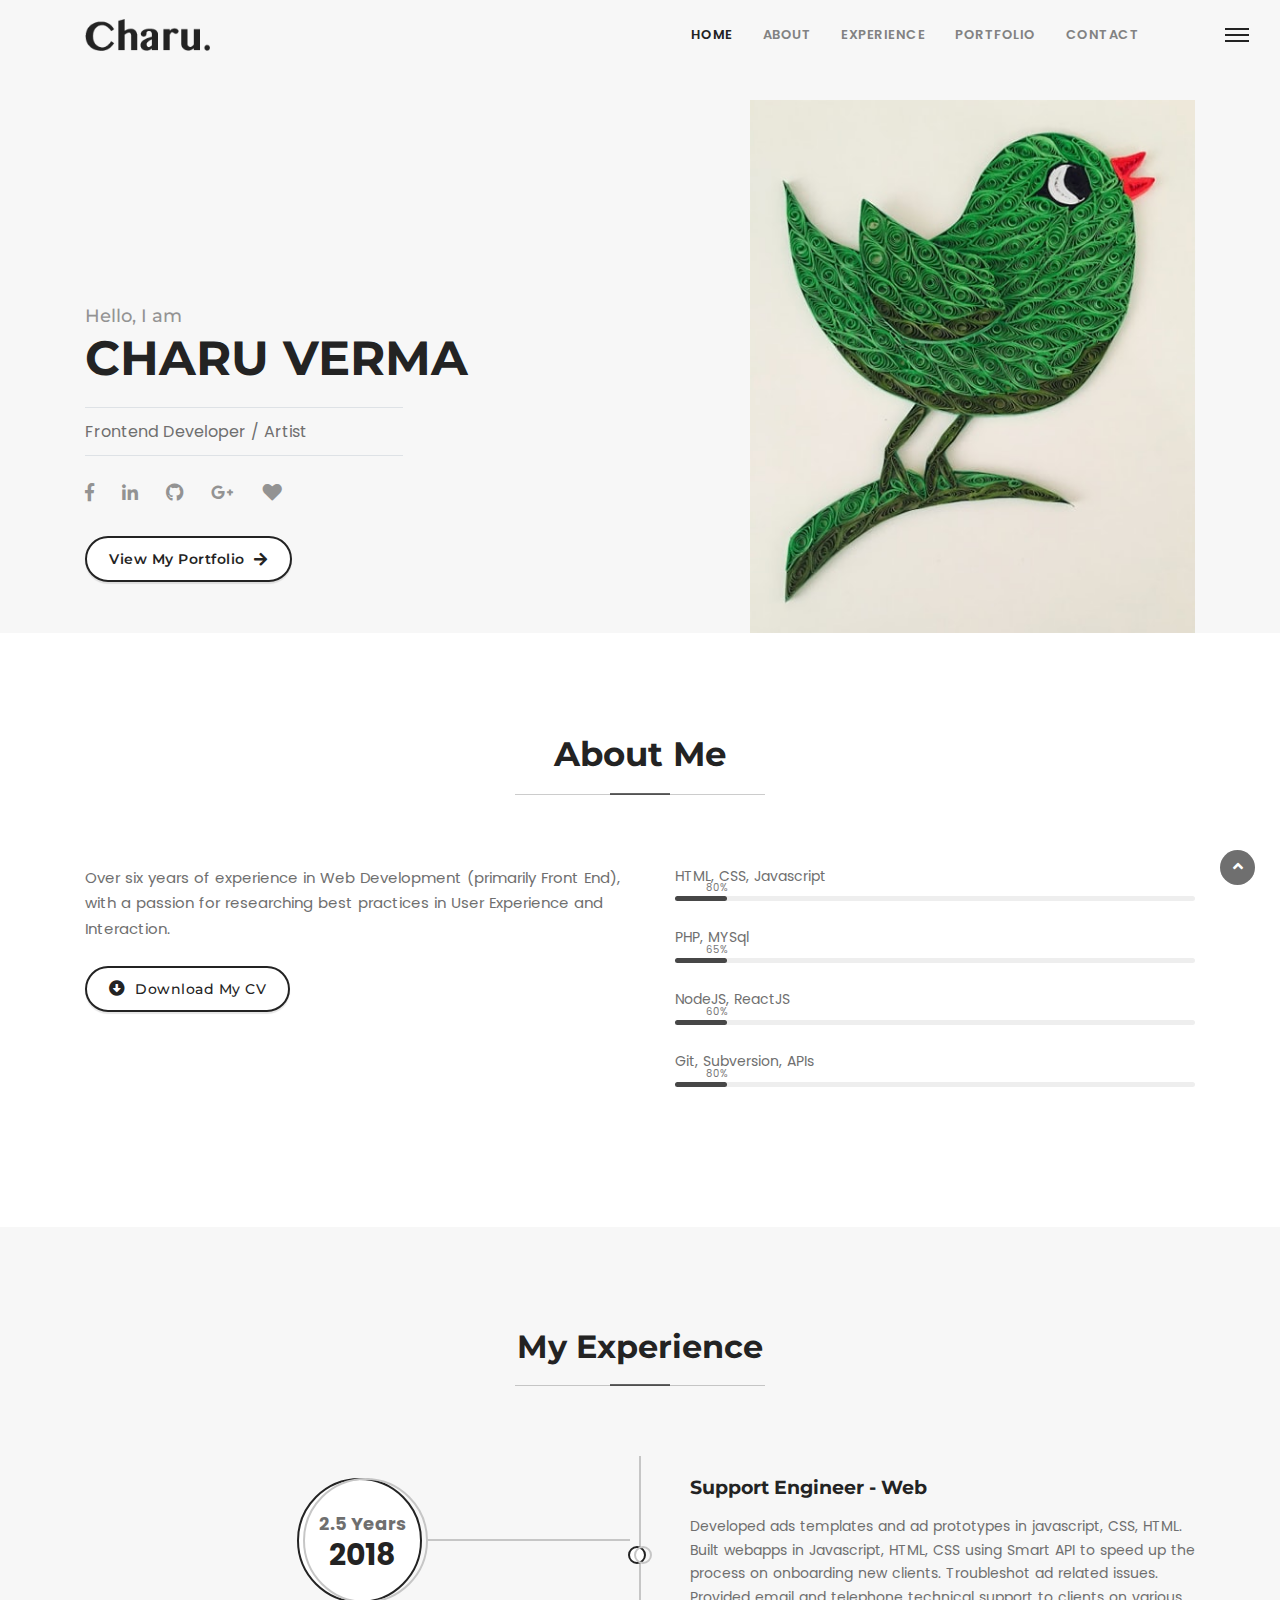
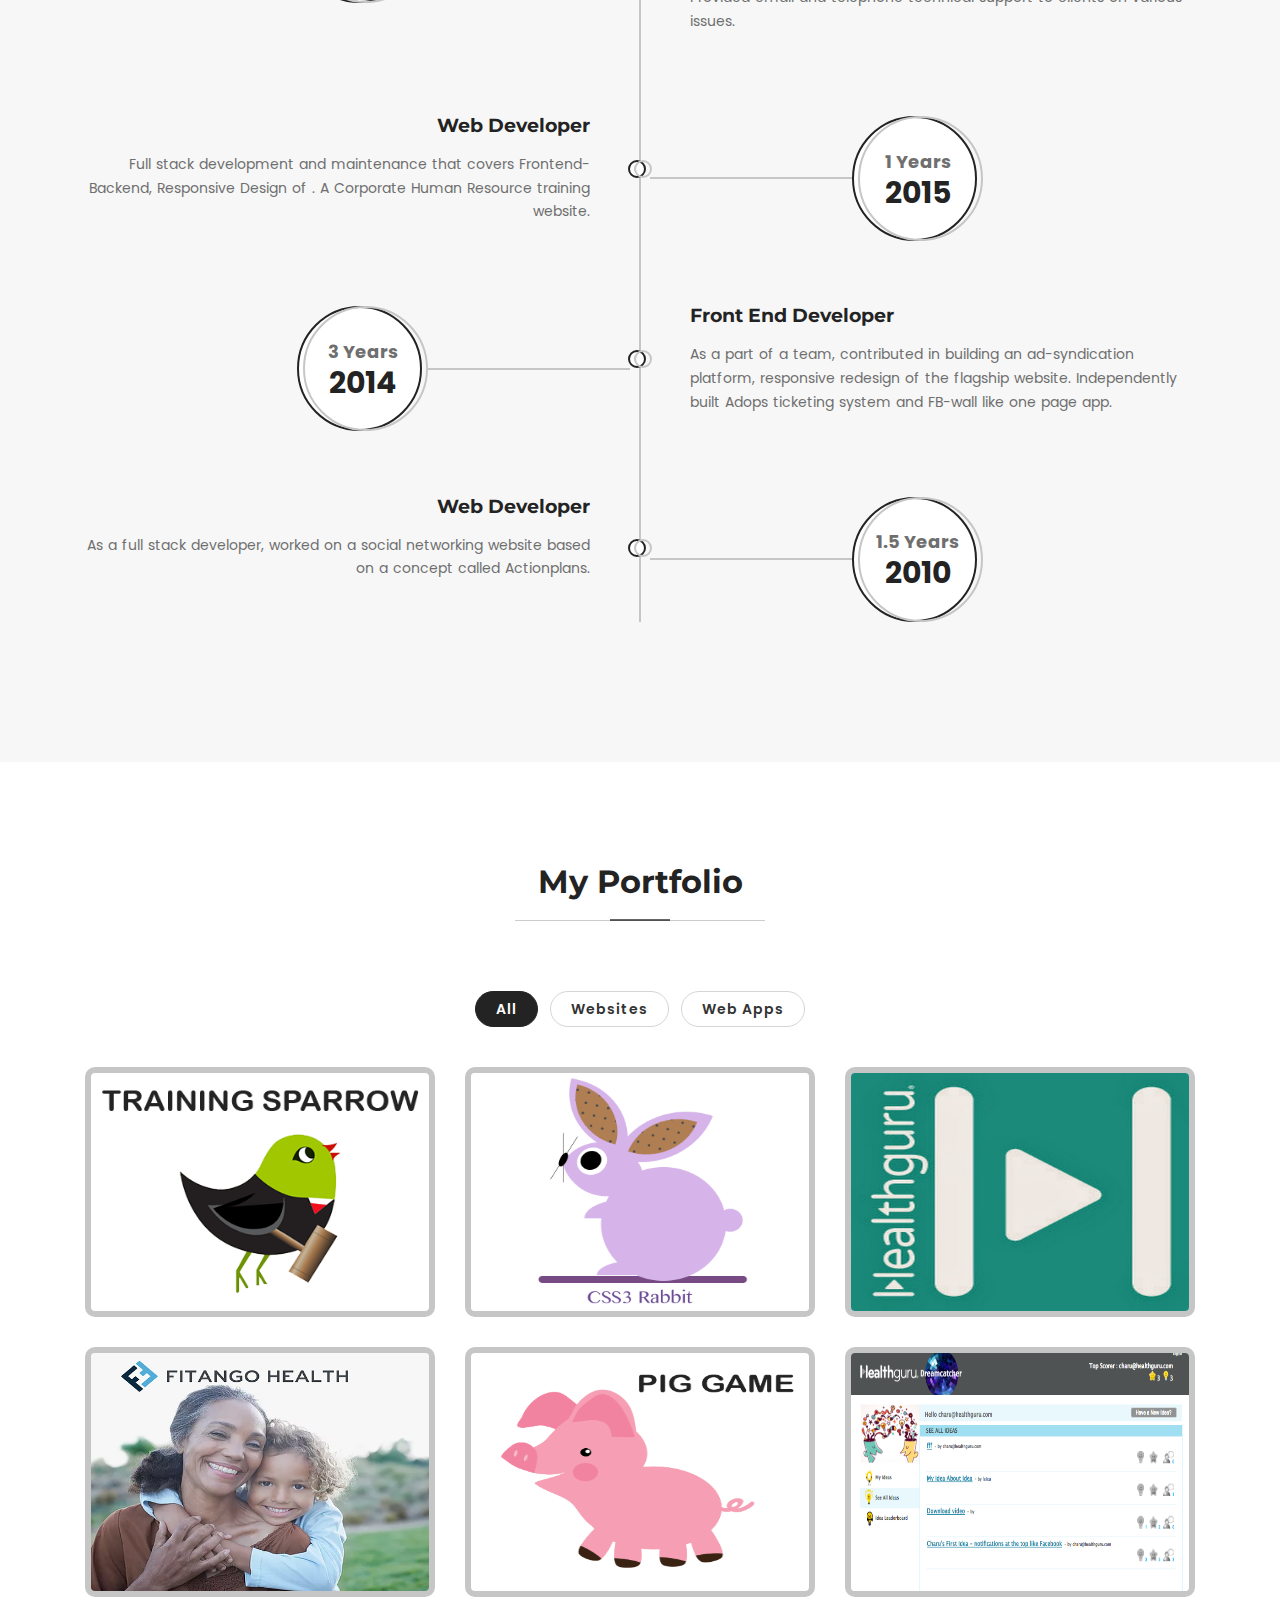
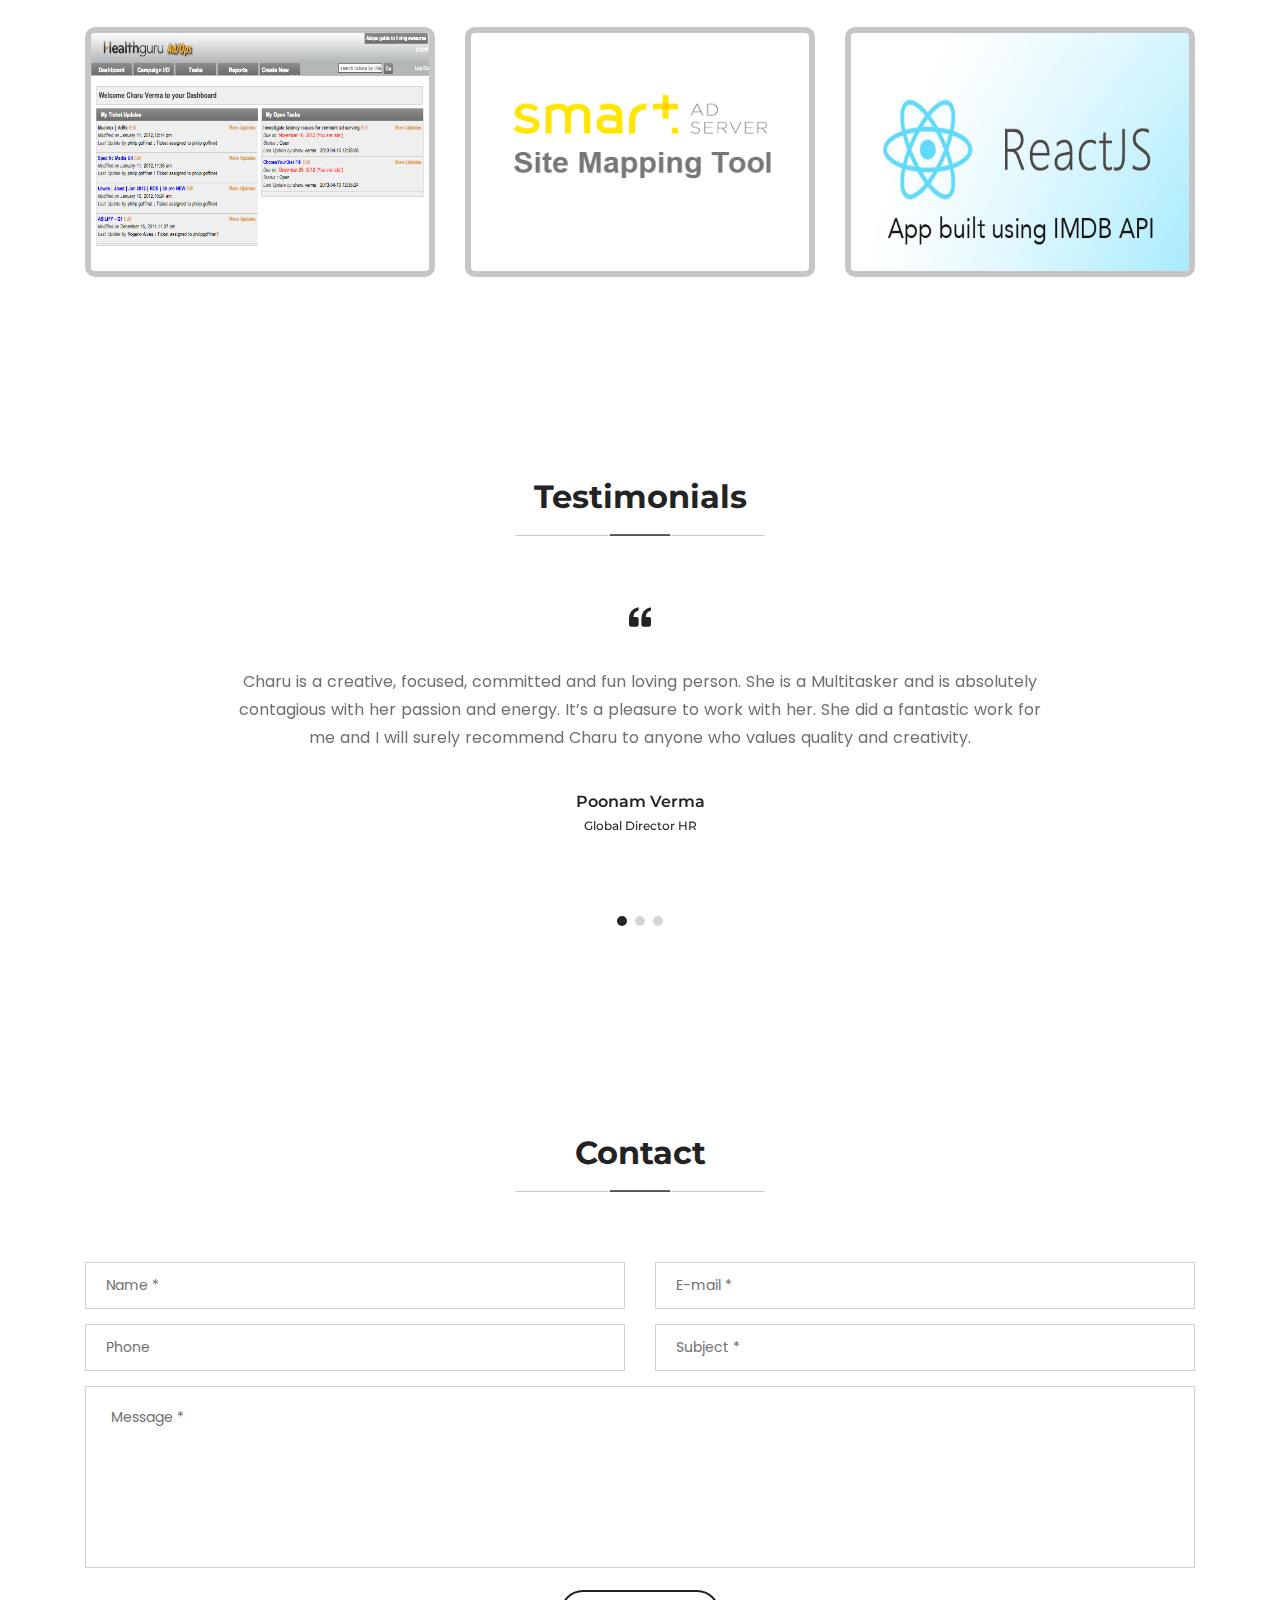
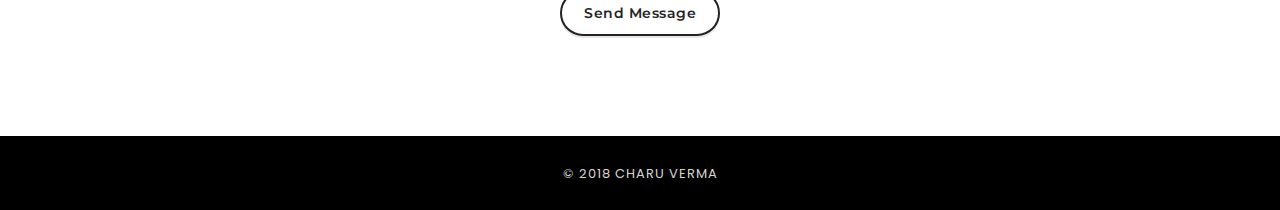
==== index.html @ 7f630cd1 "GA added" ====
<!DOCTYPE html>
<html lang="zxx">

<head>
    <!-- Global site tag (gtag.js) - Google Analytics -->
    <script async src="https://www.googletagmanager.com/gtag/js?id=UA-131463968-1"></script>
    <script>
        window.dataLayer = window.dataLayer || [];
        function gtag(){dataLayer.push(arguments);}
        gtag('js', new Date());

        gtag('config', 'UA-131463968-1');
    </script>

    <!-- Metas -->
    <meta charset="utf-8">
    <meta name="author" content="ChitrakootWeb" />
    <meta http-equiv="X-UA-Compatible" content="IE=edge" />
    <meta name="viewport" content="width=device-width, initial-scale=1, maximum-scale=1" />
    <meta name="description" content="Charu - One Page Portfolio Template" />

    <!-- Title  -->
    <title>Charu Verma</title>

    <!-- Favicon -->
    <link rel="shortcut icon" href="img/favicon.png">
    <link rel="apple-touch-icon" href="img/apple-touch-icon-57x57.png">
    <link rel="apple-touch-icon" sizes="72x72" href="img/apple-touch-icon-72x72.png">
    <link rel="apple-touch-icon" sizes="114x114" href="img/apple-touch-icon-114x114.png">

    <!-- Plugins -->
    <link rel="stylesheet" href="css/plugins.css" />

    <!-- Core Style Css -->
    <link rel="stylesheet" href="css/style.css" />

</head>

<body>

    <!-- Start page loading -->
    <div id="preloader">
        <div class="row loader">
            <div class="loader-icon"></div>
        </div>
    </div>
    <!-- End page loading -->

    <!-- Start Header -->
    <header class="header" data-scroll-index="0">

        <!-- Start Navbar -->
        <nav class="navbar navbar-expand-lg border-none bg-light-gray">
            <div class="container sm-padding-10px-tb sm-padding-15px-lr">

                <!-- start logo -->
                <a class="logo" href="javascript:void(0);" data-scroll-nav="0">
                    <img src="img/logo-dark.png" alt="Charu - One Page Portfolio Template" title="Charu - One Page Portfolio Template">
                </a>
                <!-- end Logo -->

                <button class="navbar-toggler" type="button" data-toggle="collapse" data-target="#navbarContent" aria-controls="navbarContent" aria-expanded="false" aria-label="Toggle navigation">
                    <span class="icon-bar"><i class="fas fa-bars"></i></span>
                </button>

                <!-- navbar links -->
                <div class="collapse navbar-collapse" id="navbarContent">
                    <ul class="navbar-nav ml-auto">
                        <li class="nav-item">
                            <a class="nav-link active" href="javascript:void(0);" data-scroll-nav="0">Home</a>
                        </li>
                        <li class="nav-item">
                            <a class="nav-link" href="javascript:void(0);" data-scroll-nav="1">About</a>
                        </li>
                        <li class="nav-item">
                            <a class="nav-link" href="javascript:void(0);" data-scroll-nav="2">Experience</a>
                        </li>
                        <li class="nav-item">
                            <a class="nav-link" href="javascript:void(0);" data-scroll-nav="3">Portfolio</a>
                        </li>
                        <!--<li class="nav-item">-->
                            <!--<a class="nav-link" href="javascript:void(0);" data-scroll-nav="4">Services</a>-->
                        <!--</li>-->
                        <!--<li class="nav-item">-->
                            <!--<a class="nav-link" href="javascript:void(0);" data-scroll-nav="5">Blog</a>-->
                        <!--</li>-->
                        <li class="nav-item">
                            <a class="nav-link" href="javascript:void(0);" data-scroll-nav="6">Contact</a>
                        </li>
                    </ul>
                </div>
                <!-- end navbar links -->

            </div>

            <a href="javascript:void(0)" class="sidemenu_btn sm-display-none" id="sidebar_toggle">
                <span></span> <span></span> <span></span>
            </a>

        </nav>
        <!-- End Navbar  -->

        <!-- Start Banner Container -->
        <div class="bg-light-gray padding-100px-top">
            <div class="container">
                <div class="row">
                    <div class="col-md-7 col-sm-12 order-2 order-md-1 xs-padding-50px-tb">
                        <!-- Start Left Content -->
                        <div class="padding-twenty-top sm-padding-fifteen-top xs-no-padding">
                            <h5 class="no-margin font-size18 xs-font-size16 text-medium-gray padding-twelve-top sm-padding-five-top xs-no-padding">Hello, I am</h5>
                            <h1 class="text-uppercase font-size48 md-font-size42 sm-font-size36 xs-font-size26 font-weight-700 margin-20px-bottom">Charu Verma</h1>
                            <p class="width-50 md-width-75 xs-width-100 font-size16 xs-font-size14 border-top border-bottom padding-10px-tb">Frontend Developer / Artist</p>
                            <div class="social-links margin-30px-bottom xs-margin-20px-bottom">
                                <a href="https://www.facebook.com/charu.coder" target="_blank"><i class="fab fa-facebook-f"></i></a>
                                <!--<a href="javascript:void(0);"><i class="fab fa-twitter"></i></a>-->
                                <!--<a href="javascript:void(0);"><i class="fab fa-dribbble"></i></a>-->
                                <!--<a href="javascript:void(0);"><i class="fab fa-youtube"></i></a>-->
                                <a href="https://www.linkedin.com/in/charuthefontender" target="_blank"><i class="fab fa-linkedin-in"></i></a>
                                <a href="https://github.com/charudeepi" target="_blank"><i class="fab fa-github"></i></a>
                                <a href="https://plus.google.com/u/0/100808055521602577302" target="_blank"><i class="fab fa-google-plus-g"></i></a>
                                <a href="http://www.charuv.com/quilledcreations/" target="_blank" title="Quilled Creations"><i class="fas fa-heart"></i></a>
                                <a href="http://www.owlgorithm.com" target="_blank" title="Blog"><i class="fa fa-pencil"></i></a>
                            </div>
                            <a class="btn white" href="#portfolio">View My Portfolio <i class="fas fa-arrow-right font-size15 margin-5px-left"></i></a>

                        </div>
                        <!-- End Left Content -->
                    </div>
                    <div   class="col-md-5 col-sm-12 order-1 order-md-2 text-right xs-text-center xs-border-bottom xs-padding-nineteen-half-lr border-color-medium-gray">
                        <!-- Start Right Image -->
                        <!--<img src="img/portfolio-pic-01.png" alt="" />-->
                        <img src="img/3.jpg" alt="quilled bird" />
                        <!-- End Right Image -->
                    </div>
                </div>
            </div>
        </div>
        <!-- End Banner Container -->

        <!-- Start Sidemenu -->
        <div class="side-menu">
            <div class="inner-wrapper">
                <span class="btn-close" id="btn_sidebar_colse"></span>
                <nav class="side-nav width-100">
                    <ul class="navbar-nav ml-auto">
                        <li class="nav-item">
                            <a class="nav-link active" href="javascript:void(0);" data-scroll-nav="0">Home</a>
                        </li>
                        <li class="nav-item">
                            <a class="nav-link" href="javascript:void(0);" data-scroll-nav="1">About</a>
                        </li>
                        <li class="nav-item">
                            <a class="nav-link" href="javascript:void(0);" data-scroll-nav="2">Experience</a>
                        </li>
                        <li class="nav-item">
                            <a class="nav-link" href="javascript:void(0);" data-scroll-nav="3">Portfolio</a>
                        </li>
                        <!--<li class="nav-item">-->
                            <!--<a class="nav-link" href="javascript:void(0);" data-scroll-nav="4">Services</a>-->
                        <!--</li>-->
                        <!--<li class="nav-item">-->
                            <!--<a class="nav-link" href="javascript:void(0);" data-scroll-nav="5">Blog</a>-->
                        <!--</li>-->
                        <li class="nav-item">
                            <a class="nav-link" href="javascript:void(0);" data-scroll-nav="6">Contact</a>
                        </li>
                    </ul>
                </nav>

                <!--<div class="side-footer width-100">-->
                    <!--<div class="social-links">-->
                        <!--<a href="javascript:void(0);"><i class="fab fa-facebook-f"></i></a>-->
                        <!--<a href="javascript:void(0);"><i class="fab fa-twitter"></i></a>-->
                        <!--<a href="javascript:void(0);"><i class="fab fa-linkedin-in"></i></a>-->
                    <!--</div>-->
                <!--</div>-->
            </div>
        </div>
        <!-- End Sidemenu -->

        <!-- Close Sidemenu -->
        <a id="close_sidebar" href="javascript:void(0);"></a>
        <!-- End Sidemenu -->

    </header>
    <!-- End Header -->

    <!-- Start About Section-->
    <section data-scroll-index="1">
        <div class="container">
            <div class="row">
                <div class="col-12 center-col margin-70px-bottom sm-margin-40px-bottom xs-margin-30px-bottom text-center">
                    <h2 class="font-size34 md-font-size30 sm-font-size26 xs-font-size24 font-weight-700 section-title">About Me</h2>
                </div>
            </div>
            <div class="row">
                <!-- start about me section-->
                <div class="col-lg-6 col-md-12 sm-margin-30px-bottom">
                    <p class="font-size15 xs-font-size14">Over six years of experience in Web Development (primarily Front End), with a passion for researching best practices in User Experience and Interaction.</p>
                    <a class="btn white" href="Charu_Verma.pdf">
                        <i class="fas fa-arrow-alt-circle-down font-size16"></i>
                        <span class="alt-font margin-5px-left">Download My CV</span>
                    </a>
                </div>
                <!-- end about me section-->

                <!-- start skill section-->
                <div class="col-lg-6 col-md-12">
                    <div class="padding-20px-left sm-no-padding">
                        <div class="skills width-100 margin-40px-bottom sm-margin-30px-bottom xs-no-margin-bottom">

                            <div class="prog-item">
                                <p>HTML, CSS, Javascript</p>
                                <div class="skills-progress"><span data-value='80%'></span></div>
                            </div>
                            <div class="prog-item">
                                <p>PHP, MYSql</p>
                                <div class="skills-progress"><span data-value='65%'></span></div>
                            </div>
                            <div class="prog-item">
                                <p>NodeJS, ReactJS</p>
                                <div class="skills-progress"><span data-value='60%'></span></div>
                            </div>
                            <div class="prog-item">
                                <p>Git, Subversion, APIs</p>
                                <div class="skills-progress"><span data-value='80%'></span></div>
                            </div>

                        </div>
                    </div>
                </div>
                <!-- end skill section-->
            </div>
        </div>
    </section>
    <!-- End About Section-->

    <!-- Start Timeline Section-->
    <section class="bg-light-gray" data-scroll-index="2">
        <div class="container">
            <div class="row">
                <div class="col-12 center-col margin-70px-bottom sm-margin-40px-bottom xs-margin-30px-bottom text-center">
                    <h3 class="font-weight-700 font-size32 md-font-size27 sm-font-size24 xs-font-size20 section-title">My Experience</h3>
                </div>
            </div>
            <div class="row">
                <div class="col-md-12">
                    <div class="main-timeline">

                        <!-- start experience section-->
                        <div class="timeline">
                            <div class="icon"></div>
                            <div class="date-content">
                                <div class="date-outer">
                                    <span class="date">
                                            <span class="month">2.5 Years</span>
                                    <span class="year">2018</span>
                                    </span>
                                </div>
                            </div>
                            <div class="timeline-content">
                                <h5 class="title">Support Engineer - Web</h5>
                                <p class="description">
                                    Developed ads templates and ad prototypes in javascript, CSS, HTML. Built webapps in Javascript, HTML, CSS using Smart API to speed up the process on onboarding new clients. Troubleshot ad related issues. Provided email and telephone technical support to clients on various issues.
                                </p>
                            </div>
                        </div>
                        <!-- end experience section-->

                        <!-- start experience section-->
                        <div class="timeline">
                            <div class="icon"></div>
                            <div class="date-content">
                                <div class="date-outer">
                                    <span class="date">
                                            <span class="month">1 Years</span>
                                    <span class="year">2015</span>
                                    </span>
                                </div>
                            </div>
                            <div class="timeline-content">
                                <h5 class="title">Web Developer</h5>
                                <p class="description">
                                    Full stack development and maintenance that covers Frontend-Backend, Responsive Design of <a href="http://www.trainingsparrow.com" target="_blank"></a>. A Corporate Human Resource training website.
                                </p>
                            </div>
                        </div>
                        <!-- end experience section-->

                        <!-- start experience section-->
                        <div class="timeline">
                            <div class="icon"></div>
                            <div class="date-content">
                                <div class="date-outer">
                                    <span class="date">
                                            <span class="month">3 Years</span>
                                    <span class="year">2014</span>
                                    </span>
                                </div>
                            </div>
                            <div class="timeline-content">
                                <h5 class="title">Front End Developer</h5>
                                <p class="description">
                                    As a part of a team, contributed in building an ad-syndication platform, responsive redesign of the flagship website.
                                    Independently built Adops ticketing system and FB-wall like one page app.
                                </p>
                            </div>
                        </div>
                        <!-- end experience section-->

                        <!-- start experience section-->
                        <div class="timeline">
                            <div class="icon"></div>
                            <div class="date-content">
                                <div class="date-outer">
                                    <span class="date">
                                            <span class="month">1.5 Years</span>
                                    <span class="year">2010</span>
                                    </span>
                                </div>
                            </div>
                            <div class="timeline-content">
                                <h5 class="title">Web Developer</h5>
                                <p class="description">
                                    As a full stack developer, worked on a social networking website based on a concept called Actionplans.
                                </p>
                            </div>
                        </div>
                        <!-- end experience section-->

                    </div>
                </div>
            </div>
        </div>
    </section>
    <!-- End Timeline Section-->

    <!-- Start Portfolio Section -->
    <section class="portfolio" data-scroll-index="3" id="portfolio">
        <div class="container">
            <div class="row">
                <div class="col-12 center-col margin-70px-bottom sm-margin-40px-bottom xs-margin-30px-bottom text-center">
                    <h3 class="font-weight-700 font-size32 md-font-size27 sm-font-size24 xs-font-size20 section-title">My Portfolio</h3>
                </div>
            </div>
            <div class="row">
                <!-- Start links -->
                <div class="filtering col-sm-12 text-center">
                    <span data-filter='*' class="active">All</span>
                    <span data-filter='.develop'>Websites</span>
                    <span data-filter='.design'>Web Apps</span>
                    <!--<span data-filter='.graphic'>Web Design</span>-->
                </div>
                <!-- End links -->
                <div class="clearfix"></div>

                <!-- gallery -->
                <div class="gallery text-center width-100">

                    <!-- start gallery item -->
                    <div class="col-md-4 items develop ">
                        <div class="item-img">
                            <img src="img/portfolio/3.png" alt="image">
                            <div class="item-img-overlay valign">
                                <div class="overlay-info width-100 vertical-center">
                                    <a href="http://trainingsparrow.com" target="_blank">
                                        <i class="fa fa-search-plus"></i>
                                    </a>
                                    <a href="https://github.com/charudeepi/trainingsparrow"  target="_blank">
                                        <i class="fab fa-github"></i>
                                    </a>

                                    <h6>
                                        A fun corporate training website. Originally built in Yii MVC framework, then migrated to Wordpress.</h6>
                                </div>

                            </div>
                        </div>
                    </div>
                    <!-- end gallery item -->

                    <!-- start gallery item -->
                    <div class="col-md-4 items design">
                        <div class="item-img">
                            <img src="img/portfolio/11.png" alt="image">
                            <div class="item-img-overlay valign">
                                <div class="overlay-info width-100 vertical-center">
                                    <a href="https://codepen.io/cverma/full/yPpPOM" target="_blank">
                                        <i class="fa fa-search-plus"></i>
                                    </a>
                                    <h6>A Rabbit built purely in CSS3</h6>
                                </div>
                            </div>
                        </div>
                    </div>
                    <!-- end gallery item -->

                    <!-- start gallery item -->
                    <div class="col-md-4 items develop">
                        <div class="item-img">
                            <img src="img/portfolio/1.jpg" alt="image">
                            <div class="item-img-overlay valign">
                                <div class="overlay-info width-100 vertical-center">
                                    <a href="https://www.healthguru.com/" target="_blank">
                                        <i class="fa fa-search-plus"></i>
                                    </a>
                                    <h6>Contributed as a team member on implementing responsive redesign of Healthguru Flagship website.</h6>
                                </div>
                            </div>
                        </div>
                    </div>
                    <!-- end gallery item -->

                    <!-- start gallery item -->
                    <div class="col-md-4 items develop">
                        <div class="item-img">
                            <img src="img/portfolio/2.png" alt="image">
                            <div class="item-img-overlay valign">
                                <div class="overlay-info width-100 vertical-center">
                                    <a href="http://www.fitango.com" target="_blank">
                                        <i class="fa fa-search-plus"></i>
                                    </a>
                                    <h6>Contributed as a web developer - Frontend, server, API implementation, testing.</h6>
                                </div>

                            </div>
                        </div>
                    </div>
                    <!-- end gallery item -->
                    <!-- start gallery item -->
                    <div class="col-md-4 items design">
                        <div class="item-img">
                            <img src="img/portfolio/7.png" alt="image">
                            <div class="item-img-overlay valign">
                                <div class="overlay-info width-100 vertical-center">
                                    <a href="https://www.charuv.com/pig-game" target="_blank">
                                        <i class="fa fa-search-plus"></i>
                                    </a>
                                    <a href="https://github.com/charudeepi/pig-game"  target="_blank">
                                        <i class="fab fa-github"></i>
                                    </a>

                                    <h6>A fun game built in javascript, HTML, CSS.</h6>
                                </div>
                            </div>
                        </div>
                    </div>
                    <!-- end gallery item -->

                    <!-- start gallery item -->
                    <div class="col-md-4 items design">
                        <div class="item-img">
                            <img src="img/portfolio/4.png" alt="image">
                            <div class="item-img-overlay valign">
                                <div class="overlay-info width-100 vertical-center">
                                    <a href="img/portfolio/4.png" class="popimg">
                                        <i class="fa fa-search-plus"></i>
                                    </a>
                                    <h6>Dream Catcher: Needs Login. Independently built a FB-wall like web app that Enables Healthguru employees share ideas which get evaluated by the management and considered for implementation.</h6>
                                </div>
                            </div>
                        </div>
                    </div>
                    <!-- end gallery item -->

                    <!-- start gallery item -->
                    <div class="col-md-4 items design">
                        <div class="item-img">
                            <img src="img/portfolio/5.png" alt="image">
                            <div class="item-img-overlay valign">
                                <div class="overlay-info width-100 vertical-center">
                                    <a href="img/portfolio/5.png" class="popimg">
                                        <i class="fa fa-search-plus"></i>
                                    </a>
                                    <h6>AdOps Ticketing system: Needs Login. Independently built in zend framework in php, mysql, html, css. It had features Like creating campaigns, monitoring progress, generating performance reports.</h6>
                                </div>

                            </div>
                        </div>
                    </div>
                    <!-- end gallery item -->
                    <!-- start gallery item -->
                    <!--<div class="col-md-4 items design">-->
                        <!--<div class="item-img">-->
                            <!--<img src="img/portfolio/6.png" alt="image">-->
                            <!--<div class="item-img-overlay valign">-->
                                <!--<div class="overlay-info width-100 vertical-center">-->
                                    <!--<a href="http://edgyowl.com/" target="_blank">-->
                                        <!--<i class="fa fa-search-plus"></i>-->
                                    <!--</a>-->
                                    <!--<a href="https://github.com/charudeepi/forkify"  target="_blank">-->
                                        <!--<i class="fab fa-github"></i>-->
                                    <!--</a>-->
                                    <!--<h6>npm, babel, webpack - An app with features - search recipes, view recipe, like recipe, edit recipe ingredients and shop ingredients.</h6>-->
                                <!--</div>-->
                            <!--</div>-->
                        <!--</div>-->
                    <!--</div>-->
                    <!-- end gallery item -->
                    <!-- start gallery item -->
                    <div class="col-md-4 items design">
                        <div class="item-img">
                            <img src="img/portfolio/9.png" alt="image">
                            <div class="item-img-overlay valign">
                                <div class="overlay-info width-100 vertical-center">
                                    <a href="http://www.charuv.com/aurora"  target="_blank">
                                        <i class="fa fa-search-plus"></i>
                                    </a>
                                    <a href="https://github.com/charudeepi/aurora"  target="_blank">
                                        <i class="fab fa-github"></i>
                                    </a>
                                    <h6>A simple to use one page application/tool to build a site mapping excel upload sheet for ad tags.  Simple drag and drop including a mockup page preview, that shows how those formats would look on a website. </h6>
                                </div>

                            </div>
                        </div>
                    </div>
                    <!-- end gallery item -->
                    <!-- start gallery item -->
                    <div class="col-md-4 items design">
                        <div class="item-img">
                            <img src="img/portfolio/10.jpg" alt="image">
                            <div class="item-img-overlay valign">
                                <div class="overlay-info width-100 vertical-center">
                                    <a href="https://www.charuv.com/react-rmdb/" target="_blank">
                                        <i class="fa fa-search-plus"></i>
                                    </a>
                                    <a href="https://github.com/charudeepi/react-rmdb"  target="_blank">
                                        <i class="fab fa-github"></i>
                                    </a>

                                    <h6>A movie App built in ReactJS using free IMDB API, while learning reactjs on udemy. Hence not my original creation. </h6></link>
                                </div>
                            </div>
                        </div>
                    </div>
                    <!-- end gallery item -->
                    <!-- start gallery item -->
                    <!--<div class="col-md-4 items design">-->
                        <!--<div class="item-img">-->
                            <!--<img src="img/portfolio/8.png" alt="image">-->
                            <!--<div class="item-img-overlay valign">-->
                                <!--<div class="overlay-info width-100 vertical-center">-->
                                    <!--<a href="http://www.charuv.com/budgety"  target="_blank">-->
                                        <!--<i class="fa fa-search"></i>-->
                                    <!--</a>-->
                                    <!--<a href="https://github.com/charudeepi/budgety"  target="_blank">-->
                                        <!--<i class="fab fa-github"></i>-->
                                    <!--</a>-->
                                    <!--<h6>An app Built in ES6 using MVC style of coding. It's like a calculator for earnings and expenses.</h6>-->
                                <!--</div>-->

                            <!--</div>-->
                        <!--</div>-->
                    <!--</div>-->
                    <!-- end gallery item -->

                    <div class="clear-fix"></div>

                </div>
            </div>
        </div>
    </section>
    <!-- End Portfolio Section -->

    <!-- Start Testimonials Section -->
    <section class="center-col testimonials text-center">
        <div class="container">
            <div class="row">
                <div class="col-12 center-col margin-70px-bottom sm-margin-40px-bottom xs-margin-30px-bottom text-center">
                    <h3 class="font-weight-700 font-size32 md-font-size27 sm-font-size24 xs-font-size20 section-title">Testimonials</h3>
                </div>
            </div>
            <div class="row">
                <div class="col-12">
                    <div class="position-relative">
                        <div class="owl-carousel owl-theme">

                            <!-- start testimonials item-->
                            <div>
                                <i class="fas fa-quote-left font-size22 margin-40px-bottom sm-margin-30px-bottom xs-margin-20px-bottom theme-black-color"></i>
                                <p class="width-75 sm-width-85 xs-width-90 center-col padding-40px-bottom sm-padding-30px-bottom xs-padding-20px-bottom font-size16 xs-font-size14">Charu is a creative, focused, committed and fun loving person. She is a Multitasker and is absolutely contagious with her passion and energy. It’s a pleasure to work with her. She did a fantastic work for me and I will surely recommend Charu to anyone who values quality and creativity.</p>
                                <h4 class="theme-black-color">Poonam Verma</h4>
                                <h6>Global Director HR</h6>
                            </div>
                            <!-- end testimonials item-->

                            <!-- start testimonials item-->
                            <div>
                                <i class="fas fa-quote-left font-size22 margin-40px-bottom sm-margin-30px-bottom xs-margin-20px-bottom theme-black-color"></i>
                                <p class="width-75 sm-width-85 xs-width-90 center-col padding-40px-bottom sm-padding-30px-bottom xs-padding-20px-bottom font-size16 xs-font-size14">Charu is one of the hardest workers I have ever met. She has an insatiable desire to constantly learn more, leading to consistent improvements, across the board, at a much faster pace than most other individuals I've worked with in the past. She has developed into an incredibly skilled web developer, and I'm pleased to have had her on my team in the past.</p>
                                <h4 class="theme-black-color">Alexander Coleman</h4>
                                <h6>Co-Founder Streamline Schools</h6>
                            </div>
                            <!-- end testimonials item-->

                            <!-- start testimonials item-->
                            <div>
                                <i class="fas fa-quote-left font-size22 margin-40px-bottom sm-margin-30px-bottom xs-margin-20px-bottom theme-black-color"></i>
                                <p class="width-75 sm-width-85 xs-width-90 center-col padding-40px-bottom sm-padding-30px-bottom xs-padding-20px-bottom font-size16 xs-font-size14">I have been working together with Charu on the same project for quite a while now and she is a brilliant software architect and developer with a very good understanding for business requirements. Charu is flexible, loyal and a good friend and colleague.</p>
                                <h4 class="theme-black-color">Yasir Haleem</h4>
                                <h6>Full Stack Developer</h6>
                            </div>
                            <!-- end testimonials item-->

                        </div>
                    </div>
                </div>
            </div>
        </div>
    </section>
    <!-- End Testimonials Section -->

    <!-- Start Contact Section -->
    <section class="contact no-padding-bottom" data-scroll-index="6">
        <div class="container margin-100px-bottom md-margin-70px-bottom sm-margin-50px-bottom">
            <div class="row">
                <div class="col-12 center-col margin-70px-bottom sm-margin-40px-bottom xs-margin-30px-bottom text-center">
                    <h3 class="font-weight-700 font-size32 md-font-size27 sm-font-size24 xs-font-size20 section-title">Contact</h3>
                </div>
            </div>
            <div class="row">

                <!-- start get in touch -->
                <div class="col-lg-12">
                    <div class="no-margin-lr" id="success-contact-form"></div>
                    <form id="contactForm" method="post" class="contact-form" action="sendemail.php">
                        <div class="row">
                            <div class="col-md-6">
                                <input type="text" class="medium-input" maxlength="50" placeholder="Name *" required="required" id="name" name="name">
                            </div>
                            <div class="col-md-6">
                                <input type="email" class="medium-input" maxlength="70" placeholder="E-mail *" required="required" id="email" name="email">
                            </div>
                            <div class="col-md-6">
                                <input type="tel" class="medium-input" maxlength="10" placeholder="Phone" id="phone" name="phone">
                            </div>
                            <div class="col-md-6">
                                <input type="text" class="medium-input" maxlength="78" placeholder="Subject *" required="required" id="subject" name="subject">
                            </div>
                            <div class="col-md-12">
                                <textarea class="big-textarea" rows="6" maxlength="1000" placeholder="Message *" required="required" id="message" name="message"></textarea>
                            </div>
                            <div class="col-md-12 text-center">
                                <button class="btn white" type="submit">Send Message</button>
                            </div>
                        </div>
                    </form>
                </div>
                <!-- end get in touch -->

            </div>
        </div>

        <!--<div class="bg-light-gray padding-30px-tb border-top border-color-medium-gray">-->
            <!--<div class="container">-->
                <!--<div class="row info">-->

                    <!--&lt;!&ndash; start quickly contact &ndash;&gt;-->

                    <!--<div class="col-lg-4 col-md-3 item text-center border-right xs-no-border-right xs-border-bottom border-color-medium-gray xs-margin-20px-bottom xs-padding-20px-bottom">-->
                        <!--<span class="icon font-size32"><i class="icon-phone"></i></span>-->
                        <!--<div class="cont">-->
                            <!--<h6>Phone</h6>-->
                            <!--<p>(+44) 123 456 789</p>-->
                        <!--</div>-->
                    <!--</div>-->
                    <!--<div class="col-lg-4 col-md-5 item text-center border-right xs-no-border-right xs-border-bottom border-color-medium-gray xs-margin-20px-bottom xs-padding-20px-bottom">-->
                        <!--<span class="icon font-size32"><i class="icon-map"></i></span>-->
                        <!--<div class="cont">-->
                            <!--<h6>Address</h6>-->
                            <!--<p>Forest Hills, NY</p>-->
                        <!--</div>-->
                    <!--</div>-->
                    <!--<div class="col-lg-4 col-md-4 item text-center">-->
                        <!--<span class="icon font-size32"><i class="icon-envelope"></i></span>-->
                        <!--<div class="cont">-->
                            <!--<h6>Email</h6>-->
                            <!--<p>me@charuv.com</p>-->
                        <!--</div>-->
                    <!--</div>-->

                <!--</div>-->
                <!--&lt;!&ndash; end quickly contact &ndash;&gt;-->
            <!--</div>-->
        <!--</div>-->

    </section>
    <!-- End Contact Section -->

    <!--  Start Footer Section -->
    <footer class="bg-black">
        <div class="footer-bottom">
            <div class="container">
                <div class="row">
                    <div class="col-md-12 col-sm-12 text-center">
                        <span class="font-size13 text-uppercase letter-spacing-1 text-light-gray">&copy; 2018 Charu Verma</span>
                    </div>
                </div>
            </div>
        </div>
        <div id="back-to-top" class="back-to-top reveal">
            <i class="fa fa-angle-up"></i>
        </div>
    </footer>
    <!-- End Footer Section -->

    <!-- jQuery -->
    <script src="js/jquery.min.js"></script>

    <!-- popper.min -->
    <script src="js/popper.min.js"></script>

    <!-- bootstrap -->
    <script src="js/bootstrap.min.js"></script>

    <!-- scrollIt -->
    <script src="js/scrollIt.min.js"></script>

    <!-- animated.headline -->
    <script src="js/animated.headline.js"></script>

    <!-- jquery.appear -->
    <script src="js/jquery.appear.js"></script>

    <!-- jquery.count.min -->
    <script src="js/jquery.count.min.js"></script>

    <!-- owl carousel -->
    <script src="js/owl.carousel.min.js"></script>

    <!-- jquery.magnific-popup js -->
    <script src="js/jquery.magnific-popup.min.js"></script>

    <!-- stellar js -->
    <script src="js/jquery.stellar.min.js"></script>

    <!-- isotope.pkgd.min js -->
    <script src="js/isotope.pkgd.min.js"></script>

    <!-- countdown -->
    <script src="js/countdown.js"></script>

    <!-- custom scripts -->
    <script src="js/scripts.js"></script>

</body>

</html>
---- css/plugins.css ----
/*-----------------------------------------------------------------------------------

    Theme Name: Ashton - One Page Portfolio Template
    Description: One Page Portfolio Template
    Author: chitrakootweb
    Version: 1.0

-----------------------------------------------------------------------------------*/

/* ----------------------------------------------------------------
			[ All Css Plugins & Helper Classes File ]
-----------------------------------------------------------------*/

/* == bootstrap == */
@import url("plugins/bootstrap.min.css");

/* == animate Headline == */
@import url("plugins/animate.css");

/* == et-line icon font == */
@import url("plugins/et-line.css");

/* == icofont icon font == */
@import url("plugins/icofont.css");

/* == fontawesome icon font == */
@import url("plugins/fontawesome-all.min.css");

/* == magnific-popup == */
@import url("plugins/magnific-popup.css");

/* == owl.carousel == */
@import url("plugins/owl.carousel.min.css");
@import url("plugins/owl.theme.default.min.css");

/* == helper classes == */
@import url("plugins/helper.css");
---- css/style.css ----
/*-----------------------------------------------------------------------------------

    Theme Name: Ashton - One Page Portfolio Template
    Description: One Page Portfolio Template
    Author: chitrakootweb
    Version: 1.0

-----------------------------------------------------------------------------------*/
/* ----------------------------------

Table of contents
        
    01. Basic
    02. Banner
    03. Navbar
    04. Header
    05. Sidebar
    06. About box
    07. Skill Progress
    08. Timeline
    09. Portfolio
    10. Counter
    11. Testimonials
    12. Contact
    13. Blog
    14. Countdown Coming soon page
    15. Footer
    16. Responsive
    
---------------------------------- */
/*============================== 
    Basic
================================*/
/* loader */
#preloader {
  position: fixed;
  left: 0;
  top: 0;
  z-index: 99999;
  width: 100%;
  height: 100%;
  overflow: visible;
  background: #fff;
  display: table;
  text-align: center; }

.loader {
  display: table-cell;
  vertical-align: middle;
  position: relative;
  width: 200px;
  height: 200px; }

.loader-icon {
  width: 80px;
  height: 80px;
  border: 5px solid #232323;
  border-right-color: #eee;
  border-radius: 50%;
  position: relative;
  animation: loader-rotate 1s linear infinite;
  margin: 0 auto; }

@keyframes loader-rotate {
  0% {
    transform: rotate(0); }
  100% {
    transform: rotate(360deg); } }
.theme-black-color {
  color: #232323; }

.bg-img {
  background-size: cover;
  background-repeat: no-repeat; }

.bg-black-theme {
  background-color: #232323; }

.theme-overlay[data-overlay-dark]:before {
  background: #232323; }

.valign {
  display: -webkit-box;
  display: -ms-flexbox;
  display: flex;
  -webkit-box-align: center;
  -ms-flex-align: center;
  align-items: center; }

a:hover, a:active {
  color: #232323;
  text-decoration: none; }

.btn {
  display: inline-block;
  font-size: 14px;
  padding: 9px 22px;
  background: #fff;
  border: 2px solid #fff;
  border-radius: 25px;
  box-shadow: rgba(0, 0, 0, 0.1) 0px 2px 1px !important;
  color: #232323;
  letter-spacing: .5px;
  line-height: inherit;
  width: auto;
  font-family: 'Montserrat', sans-serif;
  font-weight: 600;
  transition-duration: 0.3s;
  transition-timing-function: ease-in-out; }
  .btn:hover, .btn:active {
    background: #232323;
    color: #fff;
    border-color: #fff;
    box-shadow: rgba(0, 0, 0, 0.3) 0px 3px 8px !important; }
    .btn:hover span, .btn:active span {
      color: #fff; }
  .btn:focus {
    background: #232323;
    color: #fff;
    box-shadow: rgba(0, 0, 0, 0.3) 0px 3px 8px !important;
    border-color: #fff; }
    .btn:focus span {
      color: #fff; }
  .btn span {
    color: #232323; }

.btn.white {
  background: #fff;
  border: 2px solid #232323;
  box-shadow: rgba(0, 0, 0, 0.1) 0px 2px 1px !important;
  color: #232323; }
  .btn.white:hover, .btn.white:active {
    background: #232323;
    color: #fff;
    border-color: #232323; }
    .btn.white:hover span, .btn.white:active span {
      color: #fff; }
  .btn.white:focus {
    background: #232323;
    color: #fff;
    border-color: #232323; }
    .btn.white:focus span {
      color: #fff; }
  .btn.white span {
    color: #232323; }

.btn.black {
  background: #232323;
  border: 2px solid #232323;
  box-shadow: rgba(0, 0, 0, 0.1) 0px 2px 1px !important;
  color: #fff; }
  .btn.black:hover, .btn.black:active {
    background: #fff;
    color: #232323;
    border-color: #232323; }
    .btn.black:hover span, .btn.black:active span {
      color: #232323; }
  .btn.black:focus {
    background: #fff;
    color: #fff;
    border-color: #232323; }
    .btn.black:focus span {
      color: #232323; }
  .btn.black span {
    color: #fff; }

.section-title {
  position: relative;
  padding-bottom: 20px;
  margin-bottom: 0; }
  .section-title:after {
    content: '';
    width: 60px;
    height: 2px;
    background: rgba(0, 0, 0, 0.6);
    position: absolute;
    bottom: 0;
    left: calc(50% - 30px); }
  .section-title:before {
    content: '';
    width: 100%;
    height: 1px;
    background: rgba(0, 0, 0, 0.2);
    position: absolute;
    bottom: 0;
    left: 0;
    right: 0;
    margin: 0 auto;
    width: 250px; }

.section-title.style2:after {
  content: '';
  width: 50px;
  height: 2px;
  background: rgba(0, 0, 0, 0.6);
  position: absolute;
  bottom: 0;
  left: calc(50% - 30px); }
.section-title.style2:before {
  content: none; }

.section-title.white {
  color: #fff; }
  .section-title.white:after {
    background: rgba(255, 255, 255, 0.6); }
  .section-title.white:before {
    background: rgba(255, 255, 255, 0.2); }

.social-links a {
  display: inline-block;
  margin: 0 12px;
  font-size: 18px;
  color: #939393; }
  .social-links a:hover {
    color: #232323; }
  .social-links a:first-child {
    margin-left: 0; }
  .social-links a:last-child {
    margin-right: 0; }

.hover-white a:hover {
  color: #fff; }

/*============================== 
    Banner
================================*/
.banner-headline {
  font-size: 3rem;
  line-height: 1.2; }

.banner-headline.medium {
  font-size: 1.6rem; }

@media only screen and (min-width: 768px) {
  .banner-headline {
    font-size: 4.4rem;
    font-weight: 300; } }
@media only screen and (min-width: 1170px) {
  .banner-headline {
    font-size: 6rem; }

  .banner-headline.medium {
    font-size: 5rem;
    line-height: 1.2; } }
.creative {
  min-height: 100vh; }

.svg {
  position: absolute;
  bottom: -10px;
  left: 0;
  width: 100%;
  z-index: 2; }
  .svg svg {
    fill: #fff;
    width: 100%; }
  .svg.gray svg {
    fill: #f7f7f7;
    fill: #f7f7f7; }
  .svg.extra-md-gray svg {
    fill: #3a3a3a; }
  .svg.dark-gray svg {
    fill: #252525; }

.banner-words-wrapper {
  display: inline-block;
  position: relative;
  text-align: left; }
  .banner-words-wrapper b {
    display: inline-block;
    position: absolute;
    white-space: nowrap;
    left: 0;
    top: 0; }
    .banner-words-wrapper b.is-visible {
      position: relative; }

.no-js .banner-words-wrapper b {
  opacity: 0; }
  .no-js .banner-words-wrapper b.is-visible {
    opacity: 1; }

/* xclip */
.banner-headline.clip span {
  display: inline-block;
  padding: .2em 0; }

.banner-headline.clip .banner-words-wrapper {
  overflow: hidden;
  vertical-align: top; }
  .banner-headline.clip .banner-words-wrapper:after {
    content: '';
    position: absolute;
    top: 10%;
    right: 0;
    width: 2px;
    height: 70%;
    background-color: rgba(255, 255, 255, 0.65); }
.banner-headline.clip b {
  opacity: 0; }
.banner-headline b.is-visible {
  opacity: 1; }

/* Owl theme control */
.owl-theme .owl-dots .owl-dot span {
  width: 12px;
  height: 12px;
  border-radius: 50%;
  background: #d5d5d5;
  margin: 5px 4px 0 4px;
  border: 2px solid #d5d5d5; }
.owl-theme .owl-dots .owl-dot.active span, .owl-theme .owl-dots .owl-dot:hover span {
  background: #232323;
  border-color: #232323; }

/* background video */
.bg-vid {
  position: absolute;
  top: 0;
  left: 0;
  min-width: 100%;
  min-height: 100%; }

/* particles banner */
#particles-js {
  position: absolute;
  top: 0;
  left: 0;
  width: 100%;
  height: 100%;
  z-index: 1; }

/*============================== 
    Navbar
================================*/
.navbar {
  position: absolute;
  left: 0;
  top: 0;
  width: 100%;
  background: transparent;
  z-index: 9;
  min-height: 70px;
  padding: 0;
  border-bottom: 1px solid rgba(255, 255, 255, 0.15); }
  .navbar .icon-bar {
    color: #fff; }
  .navbar.bg-white .icon-bar {
    color: #232323; }
  .navbar .navbar-nav .nav-link {
    font-size: 13px;
    font-weight: 600;
    color: #dadada;
    letter-spacing: .5px;
    margin: 0;
    padding: 10px 15px;
    transition: all .5s;
    text-align: left;
    text-transform: uppercase; }
    .navbar .navbar-nav .nav-link:hover {
      color: #fff; }
    .navbar .navbar-nav .nav-link.active {
      color: #fff;
      position: relative; }
  .navbar.nav-scroll {
    background: #fff;
    box-shadow: 0 5px 10px -10px rgba(0, 0, 0, 0.6);
    position: fixed;
    top: -100px;
    left: 0;
    width: 100%;
    transition: transform .5s;
    transform: translateY(100px); }
    .navbar.nav-scroll.bg-black .icon-bar {
      color: #fff; }
    .navbar.nav-scroll .icon-bar {
      color: #232323; }
    .navbar.nav-scroll .navbar-nav .nav-link {
      color: #828282; }
      .navbar.nav-scroll .navbar-nav .nav-link:hover, .navbar.nav-scroll .navbar-nav .nav-link.active {
        color: #232323; }
    .navbar.nav-scroll .navbar-nav .logo {
      padding: 15px 0; }
  .navbar.bg-black {
    background: #232323; }
    .navbar.bg-black .navbar-nav .nav-link {
      color: #a0a0a0; }
      .navbar.bg-black .navbar-nav .nav-link.active {
        color: #fff; }
    .navbar.bg-black.nav-scroll .navbar-nav .nav-link {
      color: #a0a0a0; }
    .navbar.bg-black .navbar-nav .nav-link:hover, .navbar.bg-black.nav-scroll .navbar-nav .nav-link.active {
      color: #fff; }
    .navbar.bg-black .sidemenu_btn > span {
      background: #fff; }
    .navbar.bg-black.nav-scroll {
      background: #000; }
  .navbar.bg-black-scroll.nav-scroll .navbar-nav .nav-link {
    color: #a0a0a0; }
    .navbar.bg-black-scroll.nav-scroll .navbar-nav .nav-link.active {
      color: #fff; }
  .navbar.bg-black-scroll .sidemenu_btn > span {
    background: #fff; }
  .navbar.bg-black-scroll.nav-scroll {
    background: #000; }
  .navbar.bg-light-gray {
    background: #f7f7f7; }
    .navbar.bg-light-gray .navbar-nav .nav-link {
      color: #828282; }
      .navbar.bg-light-gray .navbar-nav .nav-link.active {
        color: #232323; }
    .navbar.bg-light-gray.nav-scroll .navbar-nav .nav-link {
      color: #828282; }
    .navbar.bg-light-gray .navbar-nav .nav-link:hover, .navbar.bg-light-gray.nav-scroll .navbar-nav .nav-link.active {
      color: #232323; }
    .navbar.bg-light-gray .sidemenu_btn > span {
      background: #232323; }
    .navbar.bg-light-gray.nav-scroll {
      background: #fff; }
  .navbar.bg-white {
    background: #fff; }
    .navbar.bg-white .navbar-nav .nav-link {
      color: #232323; }
      .navbar.bg-white .navbar-nav .nav-link.active {
        color: #fff; }
    .navbar.bg-white.nav-scroll .navbar-nav .nav-link {
      color: #232323; }
    .navbar.bg-white .navbar-nav .nav-link:hover, .navbar.bg-white.nav-scroll .navbar-nav .nav-link.active {
      color: #fff; }

.logo {
  padding: 15px 0;
  width: 125px; }

/*============================== 
    Header
================================*/
.header {
  overflow: hidden; }
  .header .caption .overflow-hidden {
    display: inline-block; }
  .header .caption h3 {
    font-weight: 200;
    animation-delay: 0.5s;
    position: relative;
    display: inline-block; }
  .header .caption h1 {
    margin: 10px 0;
    font-size: 70px;
    font-weight: 500;
    animation-delay: 0.8s; }
  .header .caption p {
    font-size: 18px;
    color: #eee;
    word-spacing: 2px;
    animation-delay: 1.2s; }
  .header .btn {
    animation-delay: 1.4s; }
    .header .btn i {
      position: relative;
      top: 1px; }
  .header .bg-dark-gray .social-links a:hover {
    color: #232323; }

/*============================== 
    Sidebar
================================*/
.side-menu {
  width: 30%;
  position: fixed;
  right: 0;
  top: 0;
  background: #fff;
  z-index: 1032;
  height: 100%;
  -webkit-transform: translate3d(100%, 0, 0);
  transform: translate3d(100%, 0, 0);
  -webkit-transition: -webkit-transform .5s ease;
  transition: -webkit-transform .5s ease;
  -o-transition: -o-transform .5s ease;
  transition: transform .5s ease;
  transition: transform .5s ease, -webkit-transform .5s ease, -o-transform .5s ease;
  transition: transform .5s ease, -webkit-transform .5s ease;
  overflow: hidden; }
  .side-menu.left {
    left: 0;
    right: auto;
    -webkit-transform: translate3d(-100%, 0, 0);
    transform: translate3d(-100%, 0, 0); }
  .side-menu.side-menu-active, .side-menu.before-side {
    -webkit-transform: translate3d(0, 0, 0);
    transform: translate3d(0, 0, 0); }
  .side-menu .navbar-brand {
    margin: 0 0 2.5rem 0; }

/*Side overlay*/
#close_sidebar {
  position: fixed;
  top: 0;
  left: 0;
  width: 100%;
  height: 100%;
  background-color: #000;
  -webkit-transition: opacity 300ms cubic-bezier(0.895, 0.03, 0.685, 0.22);
  -o-transition: opacity 300ms cubic-bezier(0.895, 0.03, 0.685, 0.22);
  transition: opacity 300ms cubic-bezier(0.895, 0.03, 0.685, 0.22);
  display: none;
  z-index: 1031;
  opacity: 0.4; }

/*side close btn*/
.side-menu .btn-close {
  height: 33px;
  width: 33px;
  display: inline-block;
  text-align: center;
  position: absolute;
  top: 30px;
  right: 15px;
  cursor: pointer; }
.side-menu.before-side .btn-close {
  display: none; }
.side-menu .btn-close:before, .side-menu .btn-close:after {
  position: absolute;
  left: 16px;
  content: ' ';
  height: 24px;
  width: 2px;
  background: #232323;
  top: 5px; }
.side-menu .btn-close:before {
  -webkit-transform: rotate(45deg);
  -ms-transform: rotate(45deg);
  -o-transform: rotate(45deg);
  transform: rotate(45deg); }
.side-menu .btn-close:after {
  -webkit-transform: rotate(-45deg);
  -ms-transform: rotate(-45deg);
  -o-transform: rotate(-45deg);
  transform: rotate(-45deg); }

/*side open btn*/
.sidemenu_btn {
  -webkit-transition: all .3s linear;
  -o-transition: all .3s linear;
  transition: all .3s linear;
  width: 36px;
  padding: 6px;
  margin-right: 1rem;
  position: absolute;
  right: 25px;
  top: 22px;
  z-index: 99; }
  .sidemenu_btn.left {
    left: 15px;
    right: auto; }
  .sidemenu_btn > span {
    height: 2px;
    width: 100%;
    background: #fff;
    display: block; }
    .sidemenu_btn > span:nth-child(2) {
      margin: 4px 0; }

.nav-scroll .sidemenu_btn > span {
  background: #232323; }

.bg-black.nav-scroll .sidemenu_btn > span {
  background: #fff; }

.bg-light-gray.nav-scroll .sidemenu_btn > span {
  background: #232323; }

.bg-black .sidemenu_btn > span {
  background: #fff; }

.side-menu .inner-wrapper {
  padding: 3.5rem 5rem;
  height: 100%;
  position: relative;
  overflow-y: auto;
  display: -webkit-box;
  display: -webkit-flex;
  display: -moz-box;
  display: -ms-flexbox;
  display: flex;
  -webkit-box-align: center;
  -webkit-align-items: center;
  -moz-box-align: center;
  -ms-flex-align: center;
  align-items: center;
  text-align: left;
  -webkit-flex-wrap: wrap;
  -ms-flex-wrap: wrap;
  flex-wrap: wrap; }
.side-menu .side-nav {
  margin-bottom: 30px;
  display: block; }

.side-nav .navbar-nav .nav-item {
  display: block;
  margin: 10px 0;
  padding: 0 !important;
  opacity: 0;
  -webkit-transition: all 0.8s ease 500ms;
  -o-transition: all 0.8s ease 500ms;
  transition: all 0.8s ease 500ms;
  -webkit-transform: translateY(30px);
  -ms-transform: translateY(30px);
  -o-transform: translateY(30px);
  transform: translateY(30px); }
  .side-nav .navbar-nav .nav-item:first-child {
    -webkit-transition-delay: .1s;
    -o-transition-delay: .1s;
    transition-delay: .1s; }
  .side-nav .navbar-nav .nav-item:nth-child(2) {
    -webkit-transition-delay: .2s;
    -o-transition-delay: .2s;
    transition-delay: .2s; }
  .side-nav .navbar-nav .nav-item:nth-child(3) {
    -webkit-transition-delay: .3s;
    -o-transition-delay: .3s;
    transition-delay: .3s; }
  .side-nav .navbar-nav .nav-item:nth-child(4) {
    -webkit-transition-delay: .4s;
    -o-transition-delay: .4s;
    transition-delay: .4s; }
  .side-nav .navbar-nav .nav-item:nth-child(5) {
    -webkit-transition-delay: .5s;
    -o-transition-delay: .5s;
    transition-delay: .5s; }
  .side-nav .navbar-nav .nav-item:nth-child(6) {
    -webkit-transition-delay: .6s;
    -o-transition-delay: .6s;
    transition-delay: .6s; }
  .side-nav .navbar-nav .nav-item:nth-child(7) {
    -webkit-transition-delay: .7s;
    -o-transition-delay: .7s;
    transition-delay: .7s; }
  .side-nav .navbar-nav .nav-item:nth-child(8) {
    -webkit-transition-delay: .8s;
    -o-transition-delay: .8s;
    transition-delay: .8s; }
  .side-nav .navbar-nav .nav-item:nth-child(9) {
    -webkit-transition-delay: .9s;
    -o-transition-delay: .9s;
    transition-delay: .9s; }

.side-menu.side-menu-active .side-nav .navbar-nav .nav-item {
  -webkit-transform: translateY(0);
  -ms-transform: translateY(0);
  -o-transform: translateY(0);
  transform: translateY(0);
  opacity: 1; }

.side-nav .navbar-nav .nav-link {
  display: inline-table;
  color: #232323;
  padding: 2px 0 3px 0 !important;
  font-size: 1.5rem;
  font-weight: 300;
  line-height: normal;
  position: relative;
  -webkit-border-radius: 0;
  border-radius: 0; }
  .side-nav .navbar-nav .nav-link:after {
    content: "";
    position: absolute;
    background: #232323;
    display: inline-block;
    width: 0;
    height: 1px;
    bottom: 0;
    left: 0;
    overflow: hidden;
    -webkit-transition: all 0.5s cubic-bezier(0, 0, 0.2, 1);
    -o-transition: all 0.5s cubic-bezier(0, 0, 0.2, 1);
    transition: all 0.5s cubic-bezier(0, 0, 0.2, 1); }
  .side-nav .navbar-nav .nav-link:hover:after, .side-nav .navbar-nav .nav-link:focus:after {
    width: 100%; }
  .side-nav .navbar-nav .nav-link.active {
    background: transparent; }
    .side-nav .navbar-nav .nav-link.active:after {
      width: 100%; }

.side-menu .social-links a {
  color: #939393; }
  .side-menu .social-links a:hover {
    color: #232323; }
.side-menu.black {
  background: rgba(0, 0, 0, 0.95); }
  .side-menu.black .btn-close:before, .side-menu.black .btn-close:after {
    background: #fff; }
  .side-menu.black .side-nav .navbar-nav .nav-link {
    color: #fff; }
    .side-menu.black .side-nav .navbar-nav .nav-link:after {
      background: #fff; }
    .side-menu.black .side-nav .navbar-nav .nav-link.active {
      background: transparent; }
  .side-menu.black .social-links a:hover {
    color: #fff; }

/* Side Left Panel*/
.side-menu.left-panel {
  display: none; }

@media screen and (min-width: 992px) {
  /* Side Left Panel*/
  .side-menu.left-panel {
    width: 250px;
    left: 0;
    right: auto;
    -webkit-transform: translate3d(0, 0, 0);
    transform: translate3d(0, 0, 0);
    border-right: 1px solid rgba(0, 0, 0, 0.1);
    display: block; }
    .side-menu.left-panel .side-nav {
      margin-bottom: 15px; }
    .side-menu.left-panel .inner-wrapper {
      padding: 2rem;
      overflow-x: hidden; }
    .side-menu.left-panel .profile-pic {
      float: left;
      width: 100%;
      text-align: left; }
    .side-menu.left-panel .profile-list {
      margin: 0 0 10px 0; }
      .side-menu.left-panel .profile-list li {
        margin-bottom: 5px; }

  .left-panel .side-nav .navbar-nav .nav-link {
    font-size: 1rem; }
  .left-panel .side-nav .navbar-nav .nav-item {
    margin: 10px 0 0 0; }
    .left-panel .side-nav .navbar-nav .nav-item:first-child {
      margin-top: 0; }
  .left-panel .social-links a {
    margin: 0 10px;
    font-size: 16px; }
    .left-panel .social-links a:first-child {
      margin-left: 0; }
    .left-panel .social-links a:last-child {
      margin-right: 0; }

  /* Side Dark Left Panel*/
  .left-panel.dark {
    background: #3a3a3a;
    border-color: rgba(255, 255, 255, 0.1); }

  .left-panel.dark .side-nav .navbar-nav .nav-link {
    color: #d6d5d5; }

  .left-panel.dark .side-nav .navbar-nav .nav-link:after {
    background: #d6d5d5; }

  .sidebar-wrapper {
    padding-left: 250px; } }
/*============================== 
    About box
================================*/
.about-box {
  border-radius: 5px;
  -webkit-box-shadow: 0 0 0 2px rgba(0, 0, 0, 0.2) inset;
  box-shadow: 0 0 0 2px rgba(0, 0, 0, 0.2) inset;
  display: block;
  margin-right: 0;
  margin-top: 0;
  position: relative; }

.bg-extra-medium-gray .about-box, .bg-dark-gray .about-box {
  -webkit-box-shadow: 0 0 0 2px rgba(255, 255, 255, 0.2) inset;
  box-shadow: 0 0 0 2px rgba(255, 255, 255, 0.2) inset; }

.porfile-photo {
  position: relative;
  -webkit-transform: translateY(24px) translateX(24px);
  transform: translateY(24px) translateX(24px); }
  .porfile-photo > img {
    border-radius: 5px; }

@media only screen and (max-width: 767px) {
  .porfile-photo {
    -webkit-transform: translateY(0) translateX(0);
    transform: translateY(0) translateX(0); } }
/*============================== 
    Skill Progress
================================*/
.skills .prog-item {
  margin-bottom: 25px; }
  .skills .prog-item:last-child {
    margin-bottom: 0; }
  .skills .prog-item p {
    font-size: 14px;
    margin-bottom: 8px; }
  .skills .prog-item .skills-progress {
    width: 100%;
    height: 5px;
    background: #eee;
    border-radius: 5px;
    position: relative; }
    .skills .prog-item .skills-progress span {
      position: absolute;
      left: 0;
      top: 0;
      height: 100%;
      background: #474747;
      width: 10%;
      border-radius: 10px;
      transition: all 1s; }
      .skills .prog-item .skills-progress span:after {
        content: attr(data-value);
        position: absolute;
        top: -20px;
        right: 0;
        font-size: 10px;
        color: #777; }

.bg-extra-medium-gray .skills .prog-item .skills-progress, .bg-dark-gray .skills .prog-item .skills-progress {
  background: #000; }
  .bg-extra-medium-gray .skills .prog-item .skills-progress span, .bg-dark-gray .skills .prog-item .skills-progress span {
    background: #e6e6e6; }
    .bg-extra-medium-gray .skills .prog-item .skills-progress span:after, .bg-dark-gray .skills .prog-item .skills-progress span:after {
      color: #fff; }

/*============================== 
    Timeline
================================*/
.main-timeline {
  position: relative; }
  .main-timeline:before {
    content: "";
    display: block;
    width: 2px;
    height: 100%;
    background: #c6c6c6;
    margin: 0 auto;
    position: absolute;
    top: 0;
    left: 0;
    right: 0; }
  .main-timeline .timeline {
    margin-bottom: 40px;
    position: relative; }
    .main-timeline .timeline:after {
      content: "";
      display: block;
      clear: both; }
  .main-timeline .icon {
    width: 18px;
    height: 18px;
    line-height: 18px;
    margin: auto;
    position: absolute;
    top: 0;
    left: 0;
    bottom: 0;
    right: 0; }
    .main-timeline .icon:before, .main-timeline .icon:after {
      content: "";
      width: 100%;
      height: 100%;
      border-radius: 50%;
      position: absolute;
      top: 0;
      left: 0;
      transition: all 0.33s ease-out 0s; }
    .main-timeline .icon:before {
      background: #fff;
      border: 2px solid #232323;
      left: -3px; }
    .main-timeline .icon:after {
      border: 2px solid #c6c6c6;
      left: 3px; }
  .main-timeline .timeline:hover .icon:before {
    left: 3px; }
  .main-timeline .timeline:hover .icon:after {
    left: -3px; }
  .main-timeline .date-content {
    width: 50%;
    float: left;
    margin-top: 22px;
    position: relative; }
    .main-timeline .date-content:before {
      content: "";
      width: 36.5%;
      height: 2px;
      background: #c6c6c6;
      margin: auto 0;
      position: absolute;
      top: 0;
      right: 10px;
      bottom: 0; }
  .main-timeline .date-outer {
    width: 125px;
    height: 125px;
    font-size: 16px;
    text-align: center;
    margin: auto;
    z-index: 1; }
    .main-timeline .date-outer:before, .main-timeline .date-outer:after {
      content: "";
      width: 125px;
      height: 125px;
      margin: 0 auto;
      border-radius: 50%;
      position: absolute;
      top: 0;
      left: 0;
      right: 0;
      transition: all 0.33s ease-out 0s; }
    .main-timeline .date-outer:before {
      background: #fff;
      border: 2px solid #232323;
      left: -6px; }
    .main-timeline .date-outer:after {
      border: 2px solid #c6c6c6;
      left: 6px; }
  .main-timeline .timeline:hover .date-outer:before {
    left: 6px; }
  .main-timeline .timeline:hover .date-outer:after {
    left: -6px; }
  .main-timeline .date {
    width: 100%;
    margin: auto;
    position: absolute;
    top: 27%;
    left: 0; }
  .main-timeline .month {
    font-size: 18px;
    font-weight: 700; }
  .main-timeline .year {
    display: block;
    font-size: 30px;
    font-weight: 700;
    color: #232323;
    line-height: 36px; }
  .main-timeline .timeline-content {
    width: 50%;
    padding: 20px 0 20px 50px;
    float: right; }
  .main-timeline .title {
    font-size: 19px;
    font-weight: 700;
    line-height: 24px;
    margin: 0 0 15px 0; }
  .main-timeline .description {
    margin-bottom: 0; }
  .main-timeline .timeline:nth-child(2n) .date-content {
    float: right; }
    .main-timeline .timeline:nth-child(2n) .date-content:before {
      left: 10px; }
  .main-timeline .timeline:nth-child(2n) .timeline-content {
    padding: 20px 50px 20px 0;
    text-align: right; }

@media only screen and (max-width: 991px) {
  .main-timeline .date-content {
    margin-top: 35px; }
    .main-timeline .date-content:before {
      width: 22.5%; }
  .main-timeline .timeline-content {
    padding: 10px 0 10px 30px; }
  .main-timeline .title {
    font-size: 17px; }
  .main-timeline .timeline:nth-child(2n) .timeline-content {
    padding: 10px 30px 10px 0; } }
@media only screen and (max-width: 767px) {
  .main-timeline:before {
    margin: 0;
    left: 7px; }
  .main-timeline .timeline {
    margin-bottom: 20px; }
    .main-timeline .timeline:last-child {
      margin-bottom: 0; }
  .main-timeline .icon {
    margin: auto 0; }
  .main-timeline .date-content {
    width: 95%;
    float: right;
    margin-top: 0; }
    .main-timeline .date-content:before {
      display: none; }
  .main-timeline .date-outer {
    width: 110px;
    height: 110px; }
    .main-timeline .date-outer:before, .main-timeline .date-outer:after {
      width: 110px;
      height: 110px; }
  .main-timeline .date {
    top: 30%; }
  .main-timeline .year {
    font-size: 24px; }
  .main-timeline .timeline-content, .main-timeline .timeline:nth-child(2n) .timeline-content {
    width: 95%;
    text-align: center;
    padding: 10px 0; }
  .main-timeline .title {
    margin-bottom: 10px; } }
/*============================== 
    Portfolio
================================*/
.portfolio {
  overflow: hidden; }
  .portfolio .filtering span {
    margin-right: 8px;
    color: #333;
    letter-spacing: 1px;
    font-weight: 600;
    font-size: 14px;
    cursor: pointer;
    border: 1px solid #d5d5d5;
    border-radius: 30px;
    padding: 5px 20px;
    display: inline-block;
    margin-bottom: 10px; }
    .portfolio .filtering span:last-child {
      margin: 0; }
    .portfolio .filtering span:hover {
      border-color: #232323;
      background: #232323;
      color: #fff; }
  .portfolio .filtering .active {
    border-color: #232323;
    background: #232323;
    color: #fff; }
  .portfolio .items {
    margin-top: 30px; }
  .portfolio .item-img {
    position: relative;
    overflow: hidden;
    border: 6px solid #c6c6c6;
    border-radius: 10px;
    height: 250px;}
    .portfolio .item-img img {
      width: 100%;
      height: 100%;
    }
    .portfolio .item-img:hover .item-img-overlay {
      opacity: 1;
      transform: translateY(0); }
    .portfolio .item-img:hover h6 {
      transform: translateY(0); }
    .portfolio .item-img h6 {
      font-weight: 600;
      position: relative;
      font-size: 16px;
      margin-bottom: 0;
      /*text-transform: capitalize;*/
      transform: translateY(15px);
      transition: all .5s; }
    .portfolio .item-img .fa, .portfolio .item-img .fab {
      background: #232323;
      border: 1px solid #232323;
      border-radius: 50%;
      color: #fff;
      display: inline-block;
      height: 30px;
      line-height: 28px;
      width: 30px;
      margin-bottom: 5px;
      transition: all .5s; }
      .portfolio .item-img .fa:hover, .portfolio .item-img .fab:hover {
        background: #fff;
        color: #232323; }
  .portfolio .item-img-overlay {
    position: absolute;
    top: 5px;
    left: 5px;
    right: 5px;
    bottom: 5px;
    background: rgba(255, 255, 255, 0.95);
    color: #35424C;
    opacity: 0;
    transition: all .5s;
    z-index: 2;
    transform: translateY(10px); }

.bg-extra-medium-gray.portfolio .filtering span {
  color: #fff; }

/*============================== 
    Counter
================================*/
.numbers .item .icon {
  font-size: 36px;
  display: inline-block;
  color: #232323; }
.numbers .item h6 {
  font-weight: 500; }
.numbers .item p {
  font-size: 16px;
  letter-spacing: 1px;
  color: #232323;
  margin-bottom: 0; }

/*============================== 
    Testimonials
================================*/
.testimonials h4 {
  font-size: 16px;
  margin: 0;
  line-height: normal;
  font-weight: 600; }
.testimonials p {
  margin-bottom: 0;
  line-height: 28px; }
.testimonials h6 {
  font-size: 12px;
  margin: 0; }
.testimonials .owl-theme .owl-dots {
  margin-top: 40px !important; }
  .testimonials .owl-theme .owl-dots .owl-dot span {
    border-color: 1px solid #fff;
    width: 10px;
    height: 10px; }

@media screen and (max-width: 991px) {
  .testimonials .owl-theme .owl-dots {
    margin-top: 30px !important; } }
@media screen and (max-width: 767px) {
  .testimonials .owl-theme .owl-dots {
    margin-top: 20px !important; } }
/*============================== 
    Contact
================================*/
.contact .map {
  padding: 0;
  position: relative;
  z-index: 4;
  height: 400px; }
.contact .info .item:last-child {
  margin-bottom: 0;
  padding-bottom: 0;
  border: none; }
.contact .info .item .icon {
  text-align: center; }
.contact .info .item .cont h6 {
  font-size: 18px;
  margin-bottom: 5px;
  line-height: normal; }
.contact .info .item .cont p {
  margin: 0; }

/*============================== 
    Blog
================================*/
.blog .item {
  box-shadow: 0px 5px 35px 0px rgba(148, 146, 245, 0.15);
  background: #fff;
  height: 100%; }
  .blog .item .post-img {
    position: relative;
    overflow: hidden; }
    .blog .item .post-img:hover img {
      -webkit-filter: grayscale(100%);
      filter: grayscale(100%); }
    .blog .item .post-img img {
      width: 100%;
      -webkit-filter: none;
      filter: none;
      transition: 0.3s; }
  .blog .item .content {
    padding: 30px;
    text-align: left; }
    .blog .item .content .tag {
      font-weight: 500;
      font-size: 12px;
      margin-bottom: 5px;
      letter-spacing: 1px; }
    .blog .item .content .read-more {
      margin-top: 20px;
      color: #232323;
      font-weight: 600; }
      .blog .item .content .read-more:hover {
        text-decoration: underline; }
    .blog .item .content p {
      margin-bottom: 10px;
      line-height: normal; }
    .blog .item .content h5 {
      font-size: 16px;
      line-height: normal;
      text-transform: inherit; }
      .blog .item .content h5 a {
        color: #232323; }

.blog-nav {
  position: static !important;
  background: #fff !important;
  margin: 0;
  top: 0 !important;
  transform: translateY(0px) !important; }
  .blog-nav .logo {
    color: #1c1c1c !important; }
  .blog-nav .navbar-nav .nav-link {
    color: #828282; }
    .blog-nav .navbar-nav .nav-link:hover {
      color: #232323; }
  .blog-nav.navbar .icon-bar {
    color: #232323; }

.blog-header {
  background: #232323;
  position: relative; }
  .blog-header h5 {
    font-weight: 700;
    letter-spacing: 1px;
    color: #d6d5d5;
    margin-bottom: 15px; }
  .blog-header a {
    position: relative;
    color: #d5d5d5; }
    .blog-header a:after {
      content: '/';
      position: relative;
      margin: 0 10px; }
    .blog-header a:last-child:after {
      display: none; }
    .blog-header a:hover {
      color: #fff; }
    .blog-header a.active {
      color: #fff; }

.blogs .posts {
  /* pagination */ }
  .blogs .posts .post {
    margin-bottom: 30px; }
    .blogs .posts .post .content {
      padding: 30px;
      background: #fafafa; }
      .blogs .posts .post .content .post-title h5 {
        font-size: 26px;
        line-height: normal;
        font-weight: 500;
        margin-bottom: 0; }
        .blogs .posts .post .content .post-title h5 a {
          color: #232323; }
          .blogs .posts .post .content .post-title h5 a:hover {
            color: #232323; }
      .blogs .posts .post .content .meta {
        margin-bottom: 15px; }
        .blogs .posts .post .content .meta li {
          display: inline-block;
          font-size: 12px;
          color: #777;
          margin: 5px; }
      .blogs .posts .post .content .spical {
        padding: 15px;
        margin: 30px 0;
        border-left: 2px solid #111;
        background: #f7f7f7;
        font-size: 16px; }
    .blogs .posts .post .share-post {
      margin-top: 30px;
      padding-top: 20px;
      border-top: 1px dashed #eee;
      text-align: left; }
      .blogs .posts .post .share-post span {
        font-weight: 700; }
      .blogs .posts .post .share-post ul {
        float: right; }
        .blogs .posts .post .share-post ul li {
          display: inline-block;
          margin: 0 10px; }
    .blogs .posts .post .post-img img {
      width: 100%; }
  .blogs .posts .title-g h3 {
    font-weight: 700;
    font-size: 25px; }
  .blogs .posts .comments-area .comment-box {
    padding-bottom: 30px;
    margin-bottom: 50px;
    border-bottom: 1px solid #eee; }
    .blogs .posts .comments-area .comment-box:nth-child(odd) {
      margin-left: 80px; }
    .blogs .posts .comments-area .comment-box:last-child {
      margin-bottom: 30px; }
    .blogs .posts .comments-area .comment-box .author-thumb {
      width: 80px;
      float: left; }
    .blogs .posts .comments-area .comment-box .comment-info {
      margin-left: 100px; }
      .blogs .posts .comments-area .comment-box .comment-info h6 {
        font-size: 14px;
        font-weight: 600;
        margin-bottom: 10px; }
      .blogs .posts .comments-area .comment-box .comment-info .reply {
        margin-top: 10px;
        font-weight: 600; }
        .blogs .posts .comments-area .comment-box .comment-info .reply i {
          padding-right: 5px;
          font-size: 12px; }
  .blogs .posts .pagination {
    border-radius: 0;
    padding: 0;
    margin: 0; }
    .blogs .posts .pagination ul {
      display: inline-block;
      *display: inline;
      *zoom: 1;
      margin: 0 auto;
      padding: 0; }
    .blogs .posts .pagination li {
      display: inline; }
    .blogs .posts .pagination a {
      float: left;
      padding: 0 18px;
      line-height: 40px;
      text-decoration: none;
      border: 1px solid #dbdbdb;
      border-left-width: 0;
      background: #fff; }
      .blogs .posts .pagination a:hover {
        background-color: #232323;
        color: #fff; }
    .blogs .posts .pagination .active a {
      background-color: #f7f7f7;
      color: #999;
      cursor: default; }
    .blogs .posts .pagination .disabled span {
      color: #999;
      background-color: transparent;
      cursor: default; }
    .blogs .posts .pagination .disabled a {
      color: #999;
      background-color: transparent;
      cursor: default; }
      .blogs .posts .pagination .disabled a:hover {
        color: #999;
        background-color: transparent;
        cursor: default; }
    .blogs .posts .pagination li:first-child a {
      border-left-width: 1px; }
.blogs .side-bar .widget {
  margin-bottom: 30px; }
  .blogs .side-bar .widget:last-child {
    margin-bottom: 0; }
  .blogs .side-bar .widget .widget-title h6 {
    position: relative;
    padding-bottom: 5px;
    font-size: 13px;
    font-weight: 600;
    letter-spacing: 1px;
    text-transform: uppercase;
    margin-bottom: 20px; }
    .blogs .side-bar .widget .widget-title h6:after {
      content: '';
      width: 30px;
      height: 1px;
      background: #232323;
      position: absolute;
      bottom: 0;
      left: 0; }
  .blogs .side-bar .widget li {
    position: relative;
    padding: 0 0 0 12px;
    margin: 0 0 9px 0;
    color: #6f6f6f; }
    .blogs .side-bar .widget li:last-child {
      margin: 0; }
    .blogs .side-bar .widget li:after {
      content: "";
      width: 5px;
      height: 1px;
      background-color: #6f6f6f;
      position: absolute;
      top: 12px;
      left: 0; }
  .blogs .side-bar .widget .social-listing {
    margin-bottom: 0; }
    .blogs .side-bar .widget .social-listing li {
      list-style: none;
      display: inline-block; }
      .blogs .side-bar .widget .social-listing li:after {
        background: none; }
      .blogs .side-bar .widget .social-listing li:first-child {
        padding-left: 0; }
.blogs .side-bar .search form input {
  width: calc(100% - 50px);
  height: 50px;
  padding: 0 10px;
  margin: 0;
  border: 1px solid #d1d1d1;
  background: #f7f7f7; }
.blogs .side-bar .search form button {
  width: 50px;
  height: 50px;
  line-height: 50px;
  background: #1c1c1c;
  color: #fff;
  border: 0;
  float: right; }

/*============================== 
    Countdown Coming soon page
================================*/
.coming-soon .social-links li {
  display: inline-block;
  font-size: 18px;
  margin-right: 30px; }
  .coming-soon .social-links li:last-child {
    margin-right: 0; }
  .coming-soon .social-links li a:hover {
    color: #fff; }

ul.countdown li {
  display: inline-block;
  padding: 0 30px;
  text-align: center;
  border-right: 1px solid #626262; }
  ul.countdown li:last-child {
    border: none;
    padding-right: 0; }
  ul.countdown li span {
    font-size: 36px;
    font-weight: 700;
    line-height: normal;
    position: relative; }
    ul.countdown li span:before {
      content: "";
      height: 1px;
      position: absolute;
      width: 100%; }
  ul.countdown li p.timeRefDays, ul.countdown li p.timeRefHours, ul.countdown li p.timeRefMinutes, ul.countdown li p.timeRefSeconds {
    font-size: 12px;
    margin: 0;
    padding: 0;
    text-transform: uppercase; }

/*============================== 
    Footer
================================*/
.footer-top {
  padding: 100px 0px; }

.footer-bottom {
  padding: 25px 0px; }
  .footer-bottom a:hover {
    color: #000; }

.footer-social a {
  display: inline-block;
  margin: 0 25px; }
  .footer-social a:first-child {
    margin-left: 0; }
  .footer-social a i {
    color: #939393;
    font-size: 22px; }
  .footer-social a:hover i {
    color: #fff; }

.back-to-top {
  background: #6f6f6f;
  border-radius: 50%;
  position: fixed;
  z-index: 1000;
  right: 25px;
  bottom: 15px;
  width: 35px;
  height: 35px;
  margin: 0;
  opacity: 0;
  filter: alpha(opacity=0);
  -webkit-transition: opacity 350ms;
  -o-transition: opacity 350ms;
  transition: opacity 350ms; }
  .back-to-top i {
    position: absolute;
    left: 50%;
    top: 45%;
    -moz-transform: translate(-50%, -50%);
    -ms-transform: translate(-50%, -50%);
    -webkit-transform: translate(-50%, -50%);
    transform: translate(-50%, -50%);
    color: #fff;
    font-size: 16px; }
  .back-to-top:hover {
    background: #232323 !important; }
  .back-to-top.reveal {
    cursor: pointer;
    -webkit-transition: all .3s;
    -moz-transition: all .3s;
    -ms-transition: all .3s;
    -o-transition: all .3s;
    transition: all .3s;
    opacity: 1;
    filter: alpha(opacity=100); }
    .back-to-top.reveal:focus, .back-to-top.reveal:hover, .back-to-top.reveal:active {
      opacity: 1;
      filter: alpha(opacity=100); }

/*============================== 
    Responsive
================================*/
@media screen and (min-width: 992px) {
  .navbar-expand-lg .navbar-collapse.desktop-hide {
    display: none !important; }

  .sidebar-nav .sidemenu_btn {
    top: 15px;
    right: 10px;
    margin-right: 0; }

  .desktop-hide {
    display: none !important; } }
@media screen and (max-width: 1399px) {
  .navbar > .container {
    padding-right: 3.5rem; }

  .sidemenu_btn {
    margin-right: 0; } }
@media screen and (max-width: 1199px) {
  .footer-top {
    padding: 70px 0; } }
@media screen and (max-width: 991px) {
  .navbar > .container {
    padding-right: 0; }
  .navbar .icon-bar {
    color: #fff; }
  .navbar.bg-white .icon-bar {
    color: #232323; }
  .navbar .navbar-nav {
    background: #f7f7f7; }
    .navbar .navbar-nav .nav-link {
      color: #828282;
      padding: 8px 15px; }
      .navbar .navbar-nav .nav-link:hover, .navbar .navbar-nav .nav-link.active {
        color: #232323; }

  .nav-scroll .navbar-nav {
    background: #f7f7f7; }
    .nav-scroll .navbar-nav .nav-link {
      color: #232323 !important;
      opacity: 0.65; }
    .nav-scroll .navbar-nav .active {
      color: #232323 !important;
      opacity: 1; }

  /*header bg-black-theme */
  .navbar.bg-black {
    background: #232323; }
    .navbar.bg-black .icon-bar {
      color: #fff; }
    .navbar.bg-black .navbar-nav .nav-link {
      color: #232323;
      opacity: 0.65; }
      .navbar.bg-black .navbar-nav .nav-link.active {
        color: #232323;
        opacity: 1; }
    .navbar.bg-black.nav-scroll .navbar-nav .nav-link {
      color: #232323;
      opacity: 0.65; }
    .navbar.bg-black .navbar-nav .nav-link:hover, .navbar.bg-black.nav-scroll .navbar-nav .nav-link.active {
      color: #232323;
      opacity: 1; }
  .navbar.bg-black-scroll .icon-bar {
    color: #fff; }
  .navbar.bg-black-scroll.nav-scroll .navbar-nav .nav-link {
    color: #232323;
    opacity: 0.65; }
  .navbar.bg-black-scroll .navbar-nav .nav-link:hover, .navbar.bg-black-scroll.nav-scroll .navbar-nav .nav-link.active {
    color: #232323;
    opacity: 1; }
  .navbar.bg-light-gray {
    background: #f7f7f7; }
    .navbar.bg-light-gray .navbar-nav {
      background: #fff; }
    .navbar.bg-light-gray .icon-bar {
      color: #232323; }
    .navbar.bg-light-gray .navbar-nav .nav-link {
      color: #232323;
      opacity: 0.65; }
      .navbar.bg-light-gray .navbar-nav .nav-link.active {
        color: #232323;
        opacity: 1; }
    .navbar.bg-light-gray.nav-scroll .navbar-nav {
      background: #f7f7f7; }
    .navbar.bg-light-gray.nav-scroll .navbar-nav .nav-link {
      color: #fff; }
    .navbar.bg-light-gray .navbar-nav .nav-link:hover, .navbar.bg-light-gray.nav-scroll .navbar-nav .nav-link.active {
      color: #232323; }

  /*header bg-light-gray */
  .header {
    transition-timing-function: none;
    -moz-transition-timing-function: none;
    -webkit-transition-timing-function: none;
    -o-transition-timing-function: none;
    -ms-transition-timing-function: none;
    transition-duration: 0s;
    -moz-transition-duration: 0s;
    -webkit-transition-duration: 0s;
    -o-transition-duration: 0s;
    -ms-transition-duration: 0s; }
    .header .caption h2 {
      font-size: 30px; }
    .header .caption h1 {
      font-size: 50px; }
    .header .caption p {
      font-size: 16px; }
    .header .social-links a {
      font-size: 16px; }

  .numbers .item .icon {
    font-size: 32px; }
  .numbers .item p {
    font-size: 14px; }

  .footer-top {
    padding: 50px 0; }

  .footer-social a {
    margin: 0 15px; }
    .footer-social a i {
      font-size: 18px; } }
@media screen and (max-width: 767px) {
  .portfolio .items {
    margin-top: 20px; }

  .header .caption h1 {
    font-size: 32px;
    margin-top: 5px; }
  .header .caption h3 {
    letter-spacing: 1px; }

  .btn {
    padding: 8px 16px;
    font-size: 12px; }

  .blogs .posts .post .content {
    padding: 20px; }
    .blogs .posts .post .content .post-title h5 {
      font-size: 22px; }

  ul.countdown li {
    padding: 0 8px; }

  .coming-soon .social-links li {
    margin-right: 15px; }

  ul.countdown li span {
    font-size: 22px; }

  .contact .info .item .cont h6 {
    font-size: 16px; }

  .footer-social a {
    margin: 0 10px; } }
@media screen and (max-width: 575px) {
  .header .caption h1 {
    font-size: 20px;
    margin-top: 5px; } }

/*# sourceMappingURL=style.css.map */
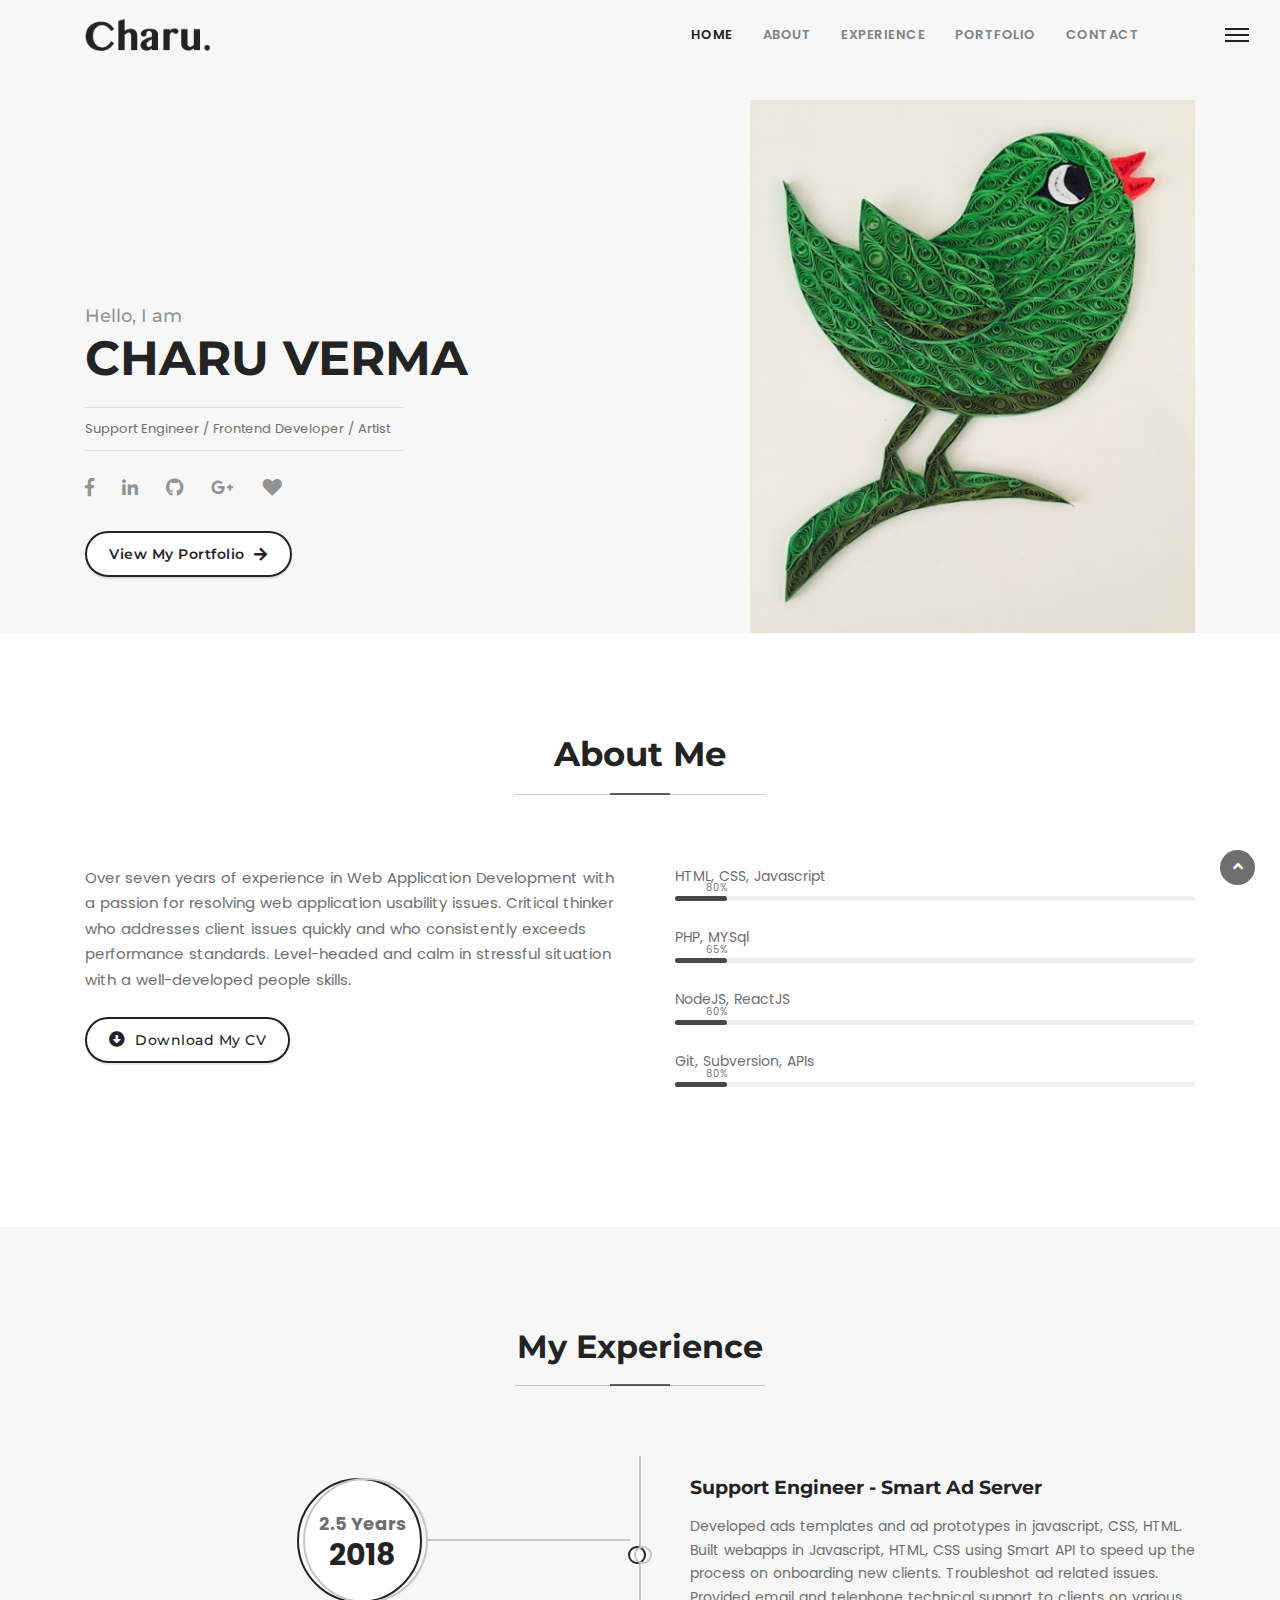
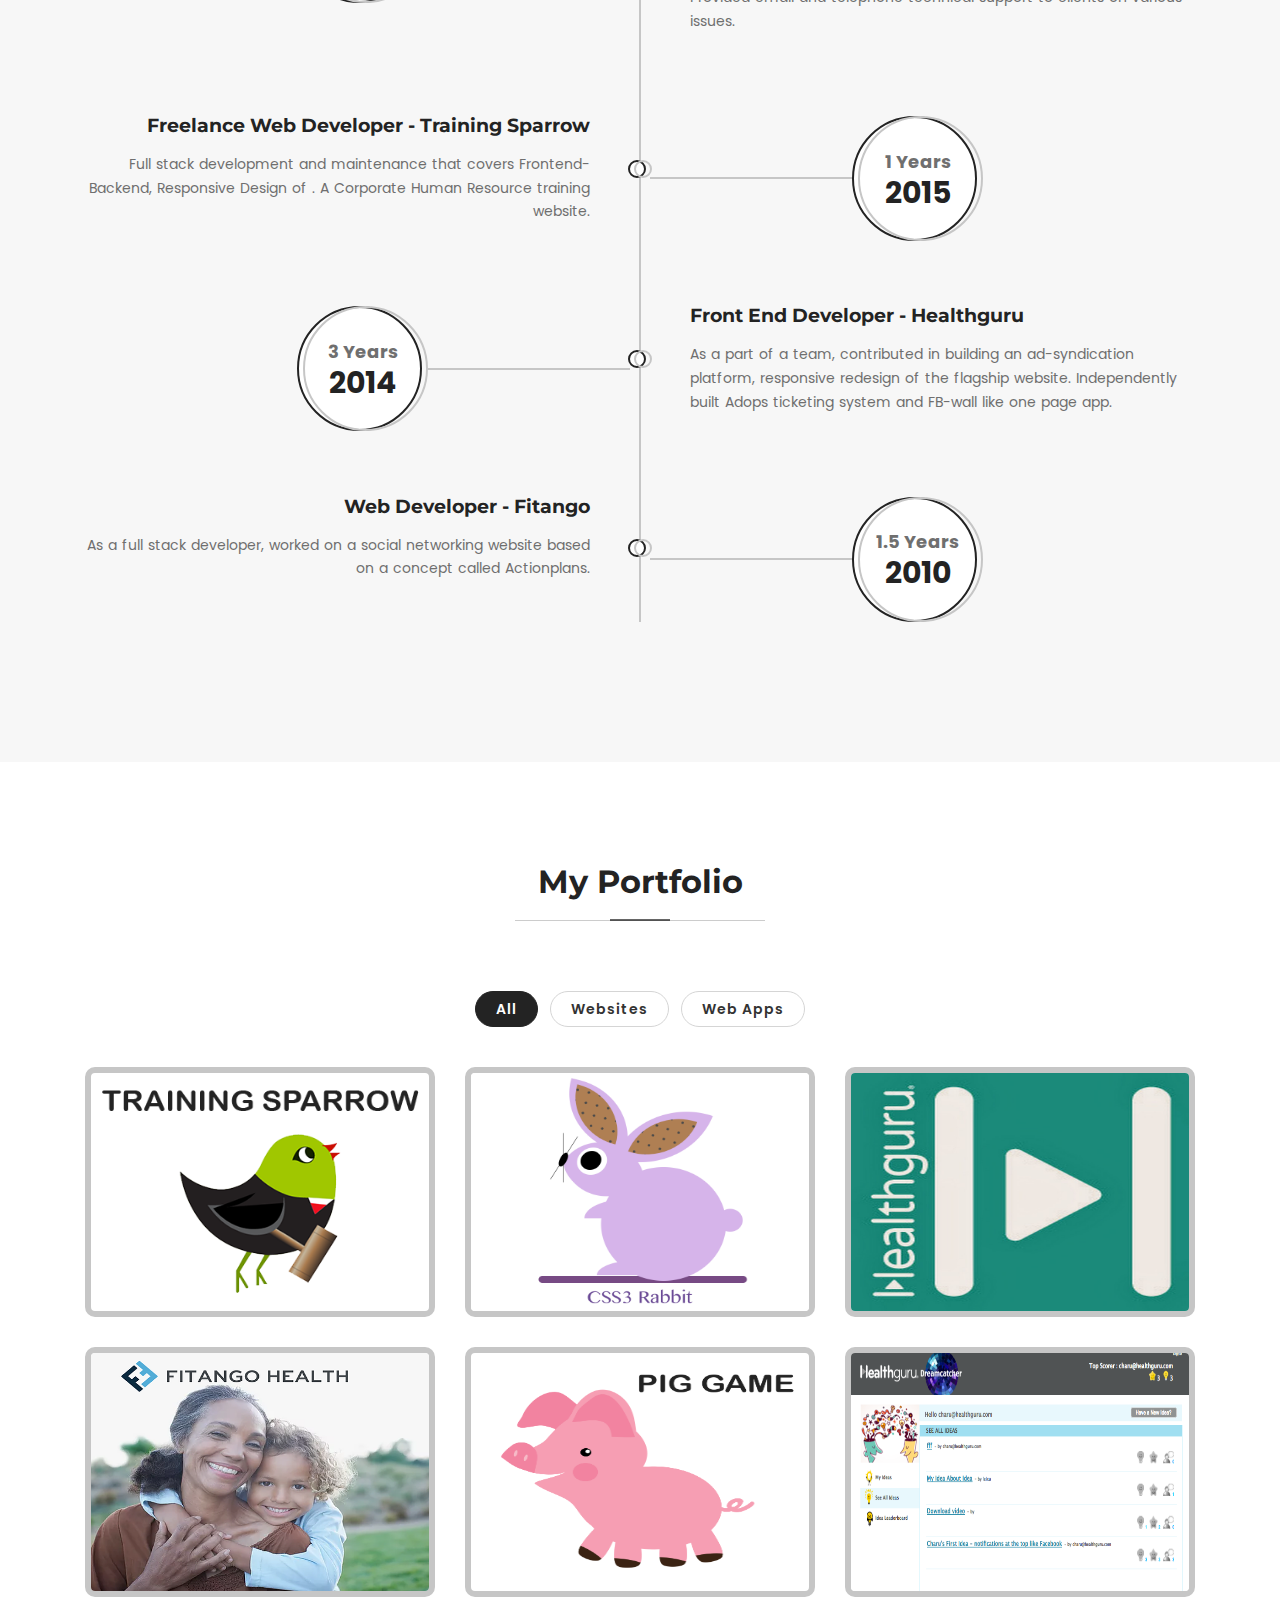
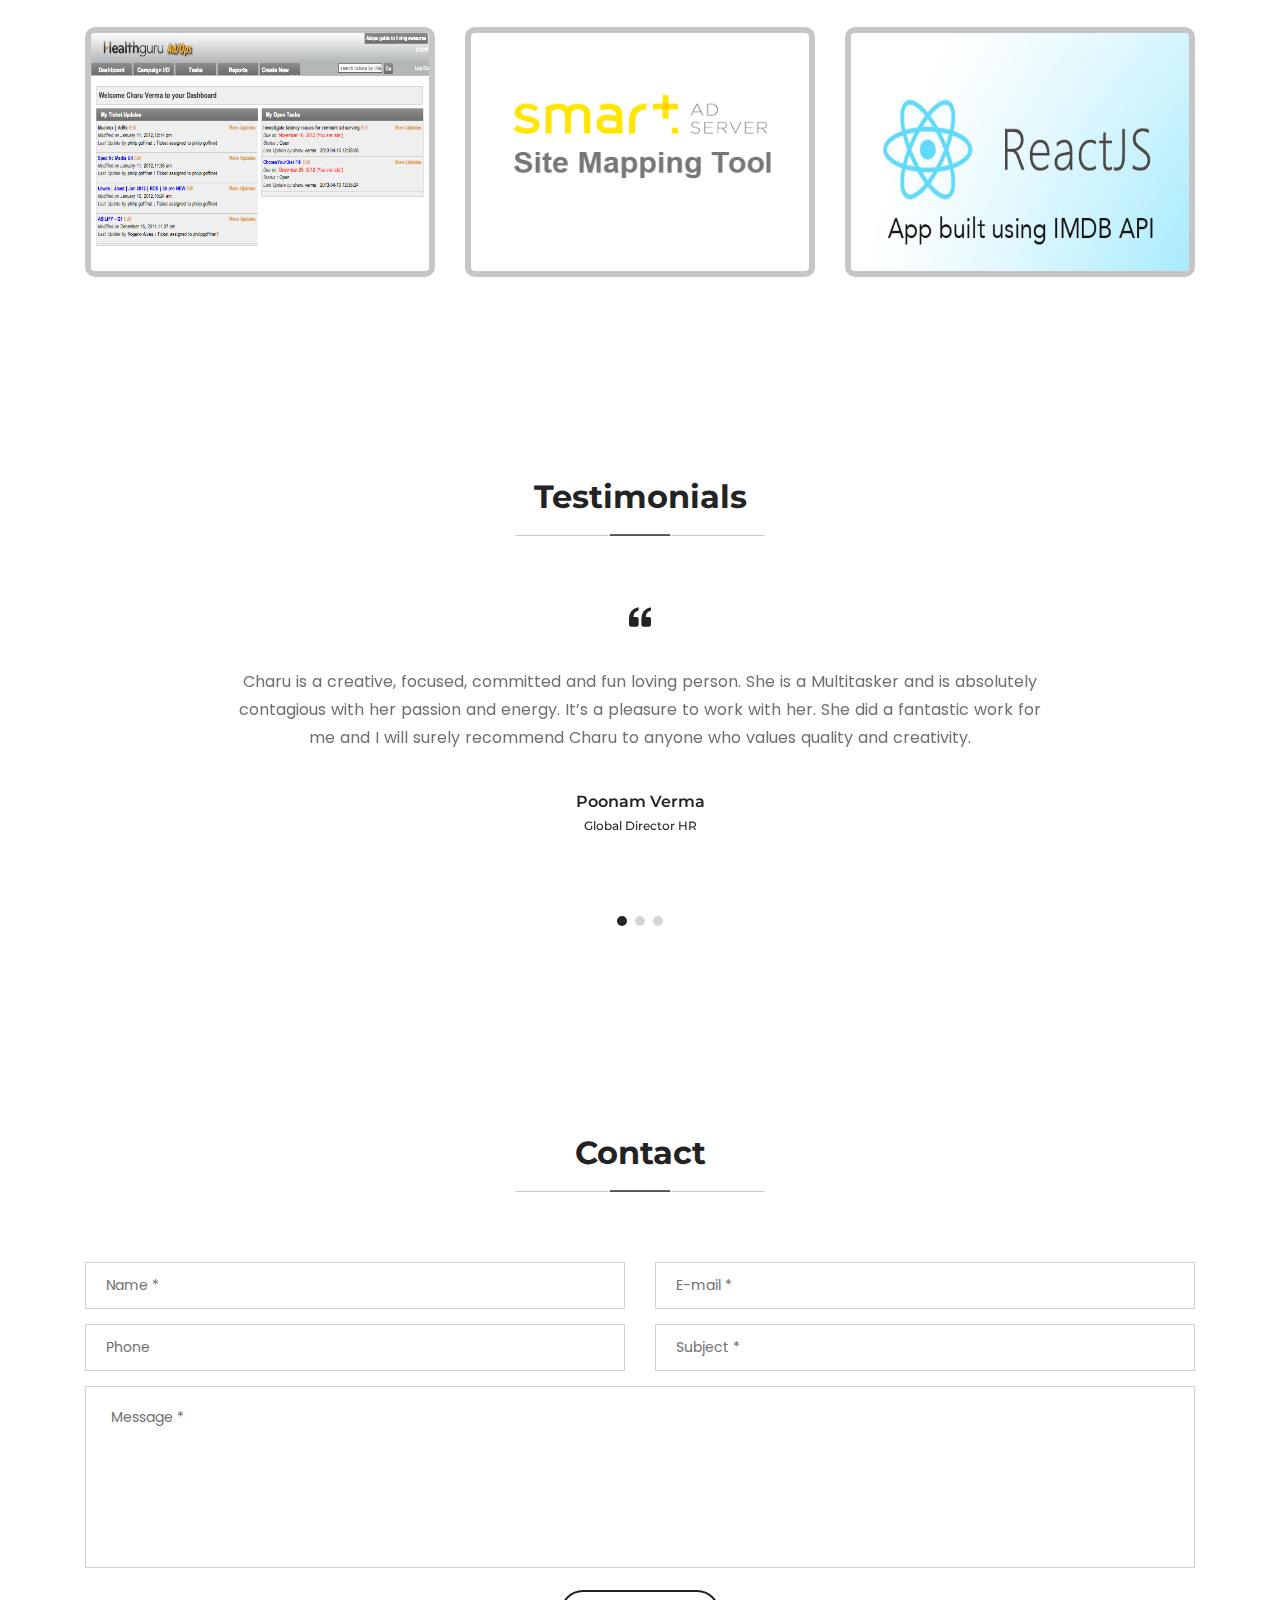
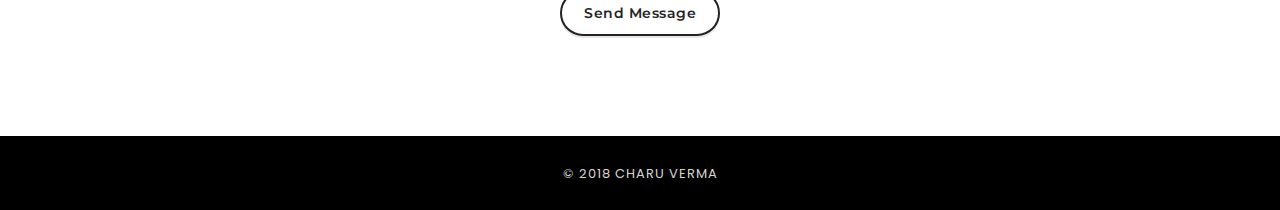
==== commit 69324b2d: "small change" ====
--- a/index.html
+++ b/index.html
@@ -109,7 +109,7 @@
                         <div class="padding-twenty-top sm-padding-fifteen-top xs-no-padding">
                             <h5 class="no-margin font-size18 xs-font-size16 text-medium-gray padding-twelve-top sm-padding-five-top xs-no-padding">Hello, I am</h5>
                             <h1 class="text-uppercase font-size48 md-font-size42 sm-font-size36 xs-font-size26 font-weight-700 margin-20px-bottom">Charu Verma</h1>
-                            <p class="width-50 md-width-75 xs-width-100 font-size16 xs-font-size14 border-top border-bottom padding-10px-tb">Frontend Developer / Artist</p>
+                            <p class="width-50 md-width-75 xs-width-100 font-size16 xs-font-size14 border-top border-bottom padding-10px-tb" style="font-size: 13px">Support Engineer / Frontend Developer / Artist</p>
                             <div class="social-links margin-30px-bottom xs-margin-20px-bottom">
                                 <a href="https://www.facebook.com/charu.coder" target="_blank"><i class="fab fa-facebook-f"></i></a>
                                 <!--<a href="javascript:void(0);"><i class="fab fa-twitter"></i></a>-->
@@ -196,7 +196,7 @@
             <div class="row">
                 <!-- start about me section-->
                 <div class="col-lg-6 col-md-12 sm-margin-30px-bottom">
-                    <p class="font-size15 xs-font-size14">Over six years of experience in Web Development (primarily Front End), with a passion for researching best practices in User Experience and Interaction.</p>
+                    <p class="font-size15 xs-font-size14">Over seven years of experience in Web Application Development with a passion for resolving web application usability issues. Critical thinker who addresses client issues quickly and who consistently exceeds performance standards. Level-headed and calm in stressful situation with a well-developed people skills.</p>
                     <a class="btn white" href="Charu_Verma.pdf">
                         <i class="fas fa-arrow-alt-circle-down font-size16"></i>
                         <span class="alt-font margin-5px-left">Download My CV</span>
@@ -259,7 +259,7 @@
                                 </div>
                             </div>
                             <div class="timeline-content">
-                                <h5 class="title">Support Engineer - Web</h5>
+                                <h5 class="title">Support Engineer - Smart Ad Server</h5>
                                 <p class="description">
                                     Developed ads templates and ad prototypes in javascript, CSS, HTML. Built webapps in Javascript, HTML, CSS using Smart API to speed up the process on onboarding new clients. Troubleshot ad related issues. Provided email and telephone technical support to clients on various issues.
                                 </p>
@@ -279,7 +279,7 @@
                                 </div>
                             </div>
                             <div class="timeline-content">
-                                <h5 class="title">Web Developer</h5>
+                                <h5 class="title">Freelance Web Developer - Training Sparrow</h5>
                                 <p class="description">
                                     Full stack development and maintenance that covers Frontend-Backend, Responsive Design of <a href="http://www.trainingsparrow.com" target="_blank"></a>. A Corporate Human Resource training website.
                                 </p>
@@ -299,7 +299,7 @@
                                 </div>
                             </div>
                             <div class="timeline-content">
-                                <h5 class="title">Front End Developer</h5>
+                                <h5 class="title">Front End Developer - Healthguru</h5>
                                 <p class="description">
                                     As a part of a team, contributed in building an ad-syndication platform, responsive redesign of the flagship website.
                                     Independently built Adops ticketing system and FB-wall like one page app.
@@ -320,7 +320,7 @@
                                 </div>
                             </div>
                             <div class="timeline-content">
-                                <h5 class="title">Web Developer</h5>
+                                <h5 class="title">Web Developer - Fitango</h5>
                                 <p class="description">
                                     As a full stack developer, worked on a social networking website based on a concept called Actionplans.
                                 </p>
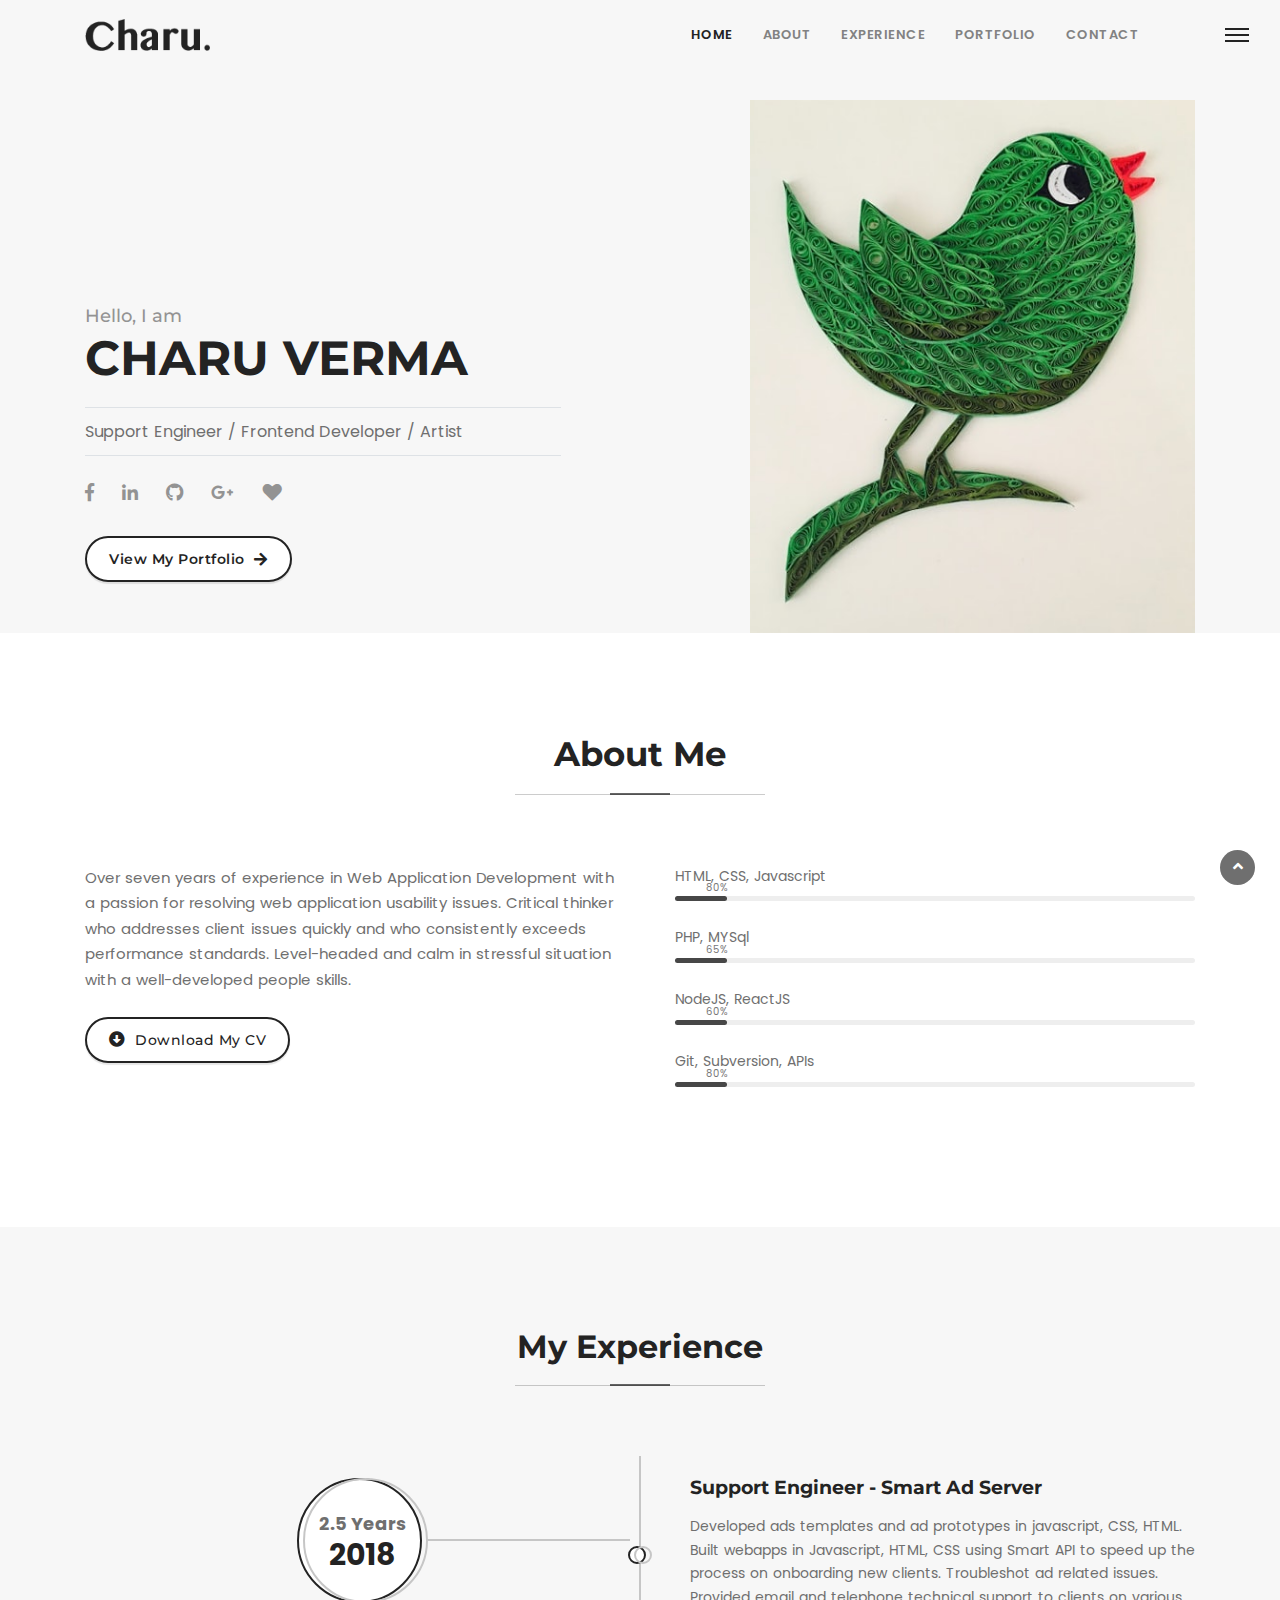
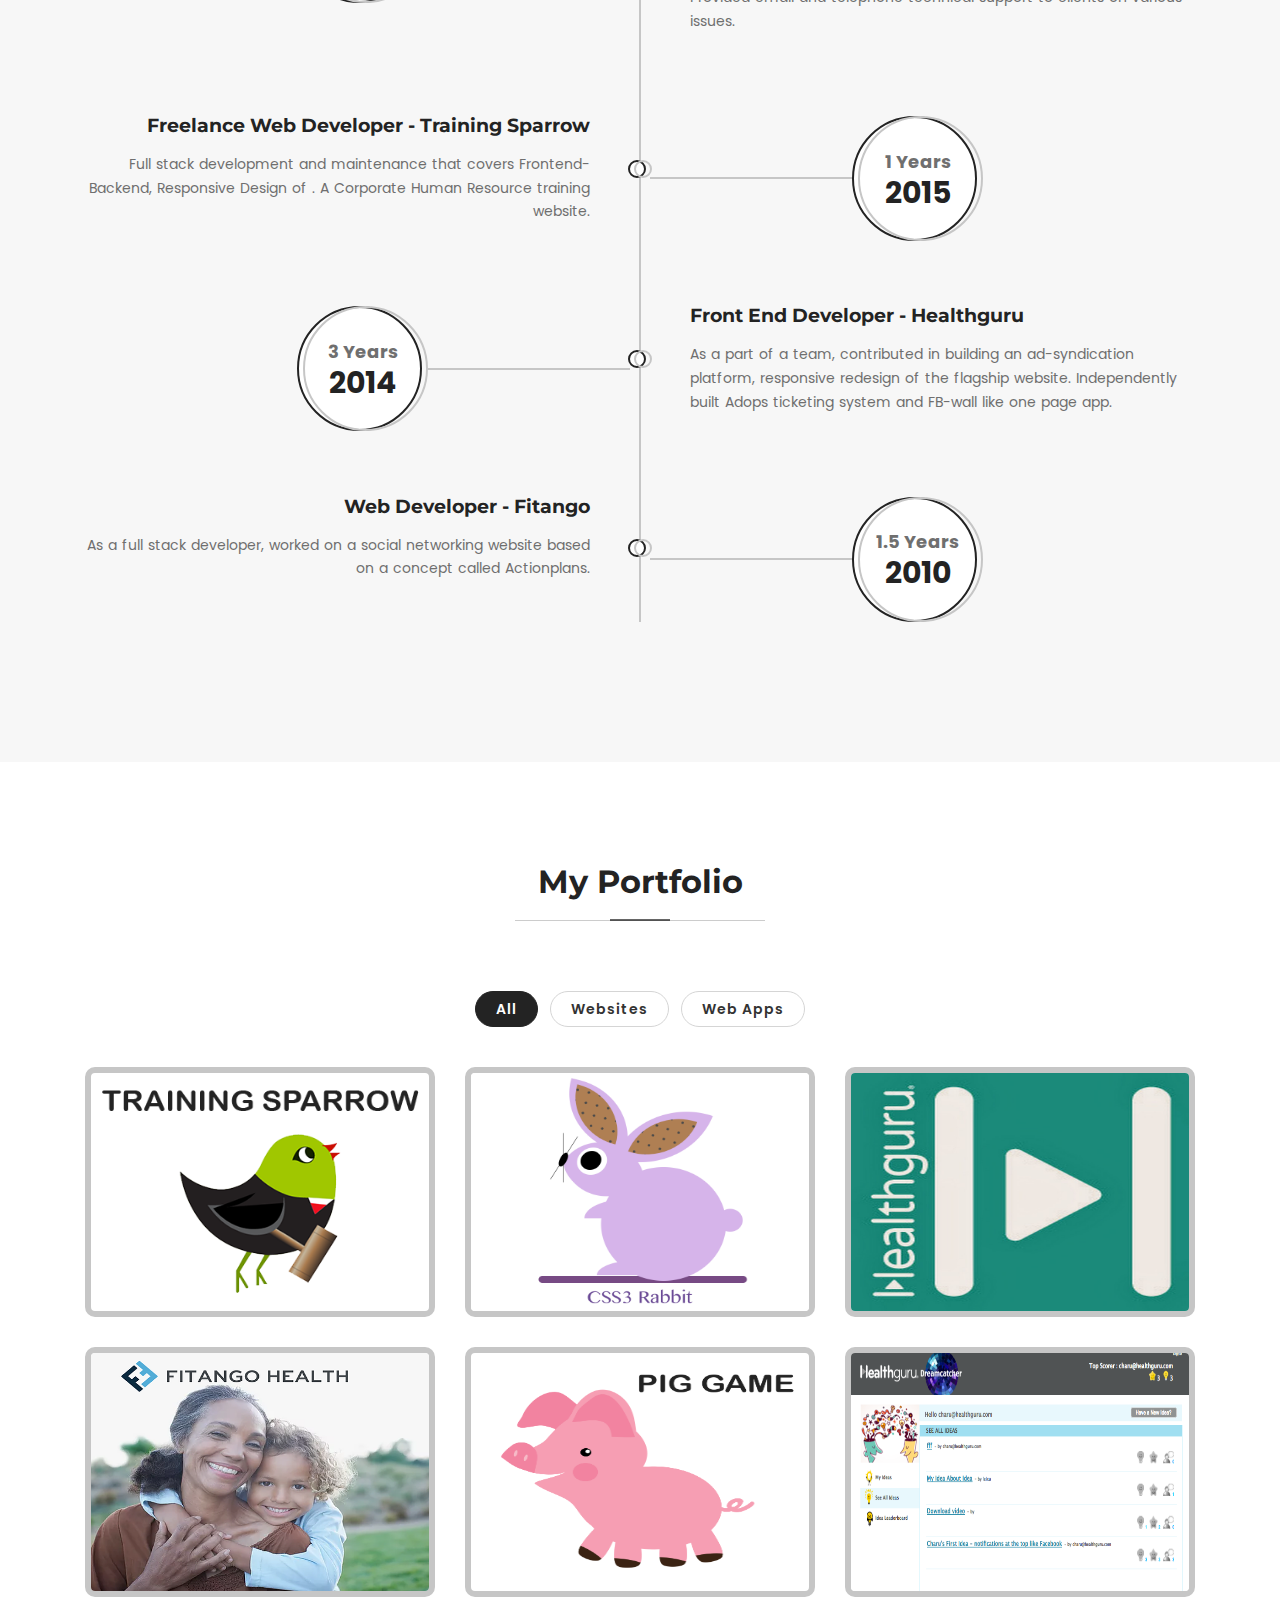
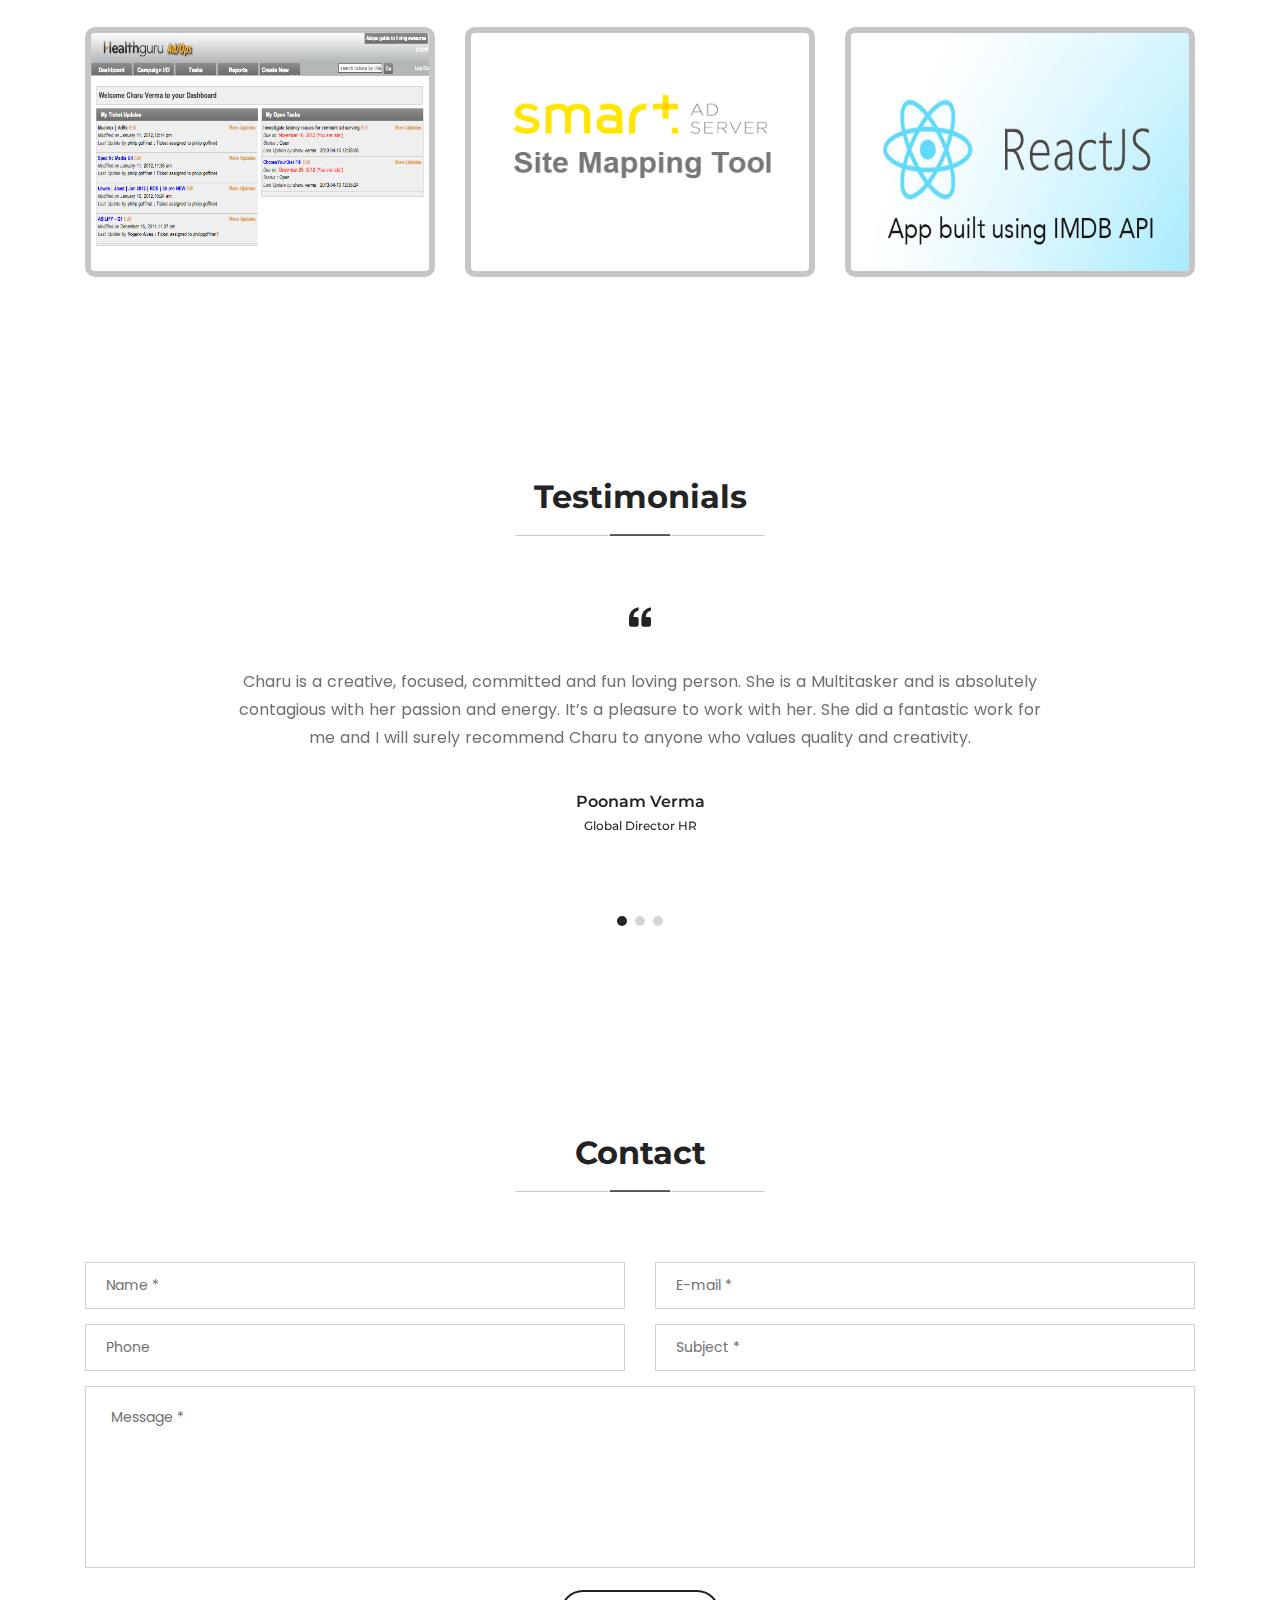
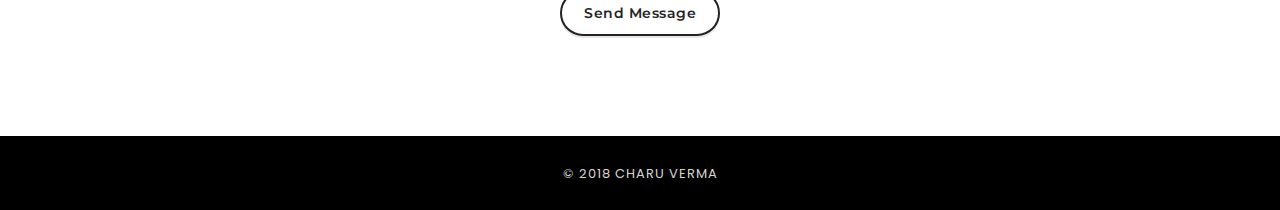
==== commit a17ddd11: "small change" ====
--- a/index.html
+++ b/index.html
@@ -109,7 +109,7 @@
                         <div class="padding-twenty-top sm-padding-fifteen-top xs-no-padding">
                             <h5 class="no-margin font-size18 xs-font-size16 text-medium-gray padding-twelve-top sm-padding-five-top xs-no-padding">Hello, I am</h5>
                             <h1 class="text-uppercase font-size48 md-font-size42 sm-font-size36 xs-font-size26 font-weight-700 margin-20px-bottom">Charu Verma</h1>
-                            <p class="width-50 md-width-75 xs-width-100 font-size16 xs-font-size14 border-top border-bottom padding-10px-tb" style="font-size: 13px">Support Engineer / Frontend Developer / Artist</p>
+                            <p class="width-75 md-width-75 xs-width-100 font-size16 xs-font-size14 border-top border-bottom padding-10px-tb">Support Engineer / Frontend Developer / Artist</p>
                             <div class="social-links margin-30px-bottom xs-margin-20px-bottom">
                                 <a href="https://www.facebook.com/charu.coder" target="_blank"><i class="fab fa-facebook-f"></i></a>
                                 <!--<a href="javascript:void(0);"><i class="fab fa-twitter"></i></a>-->
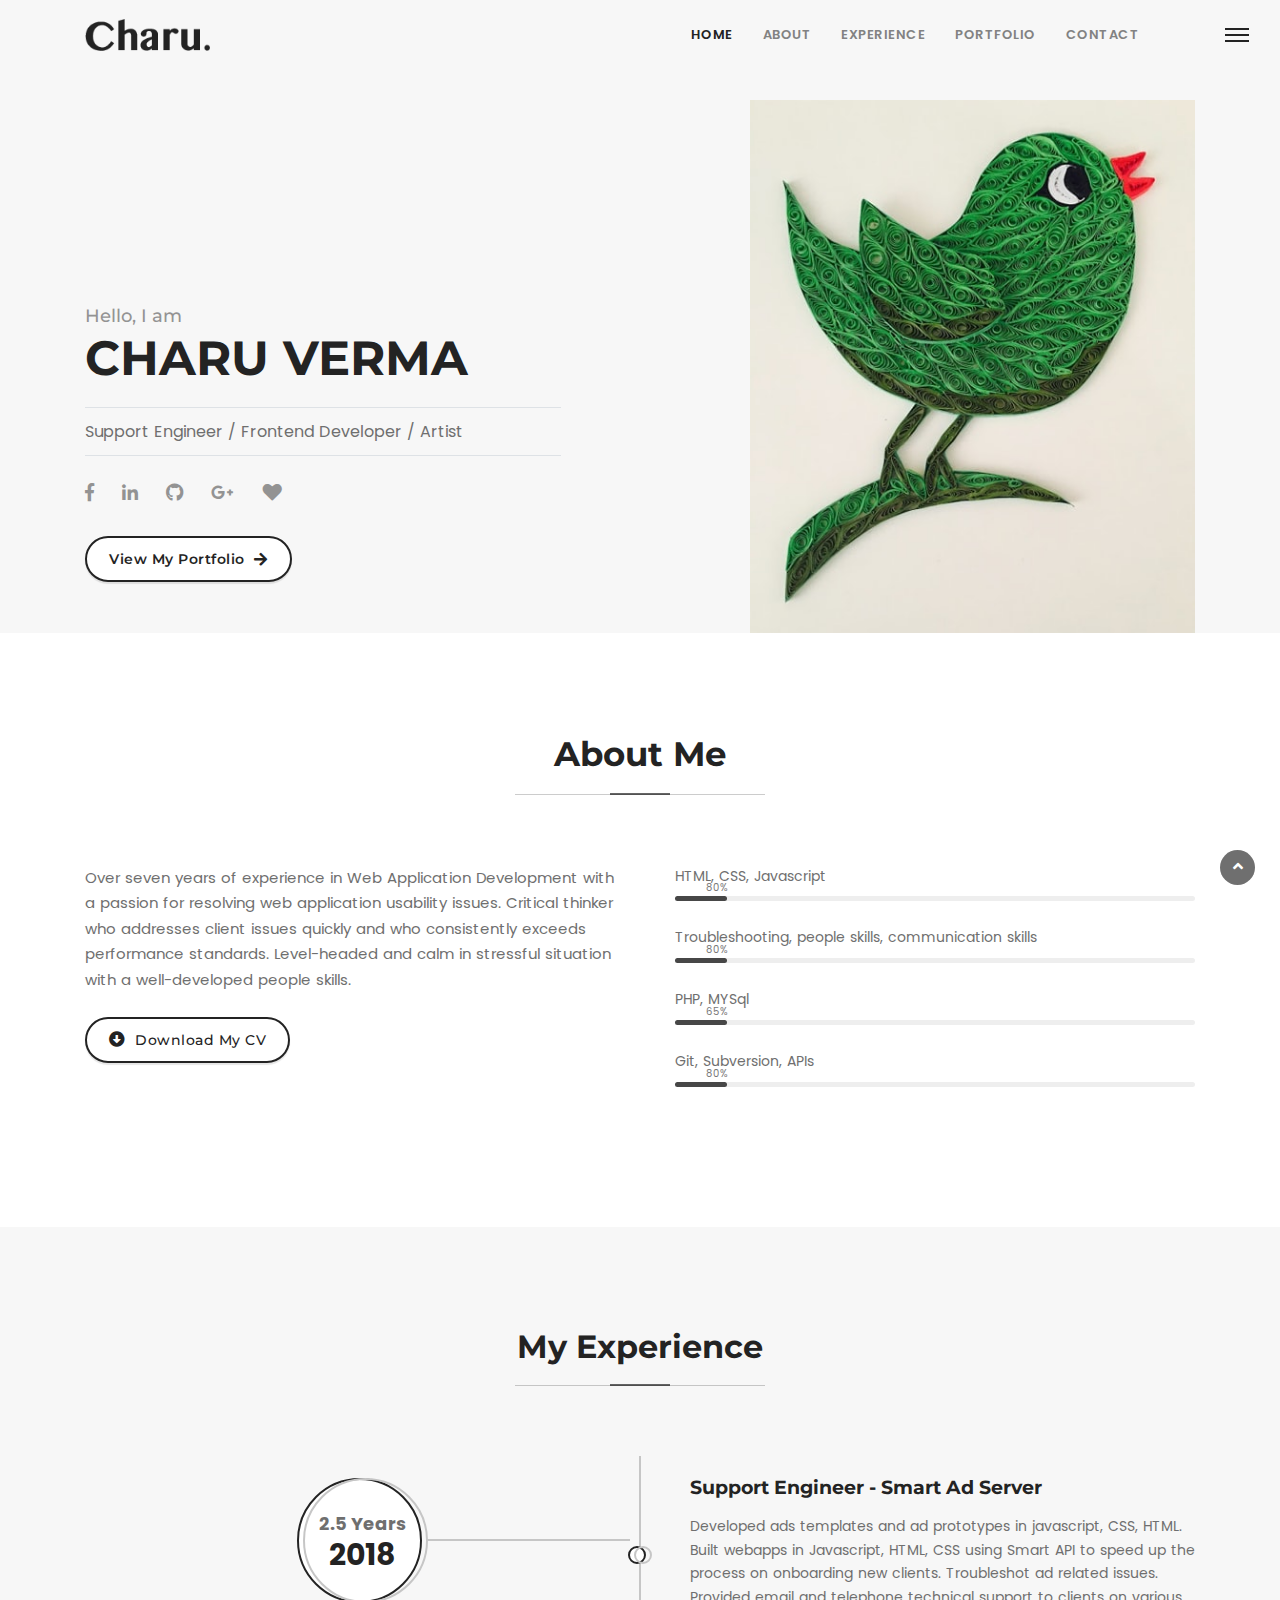
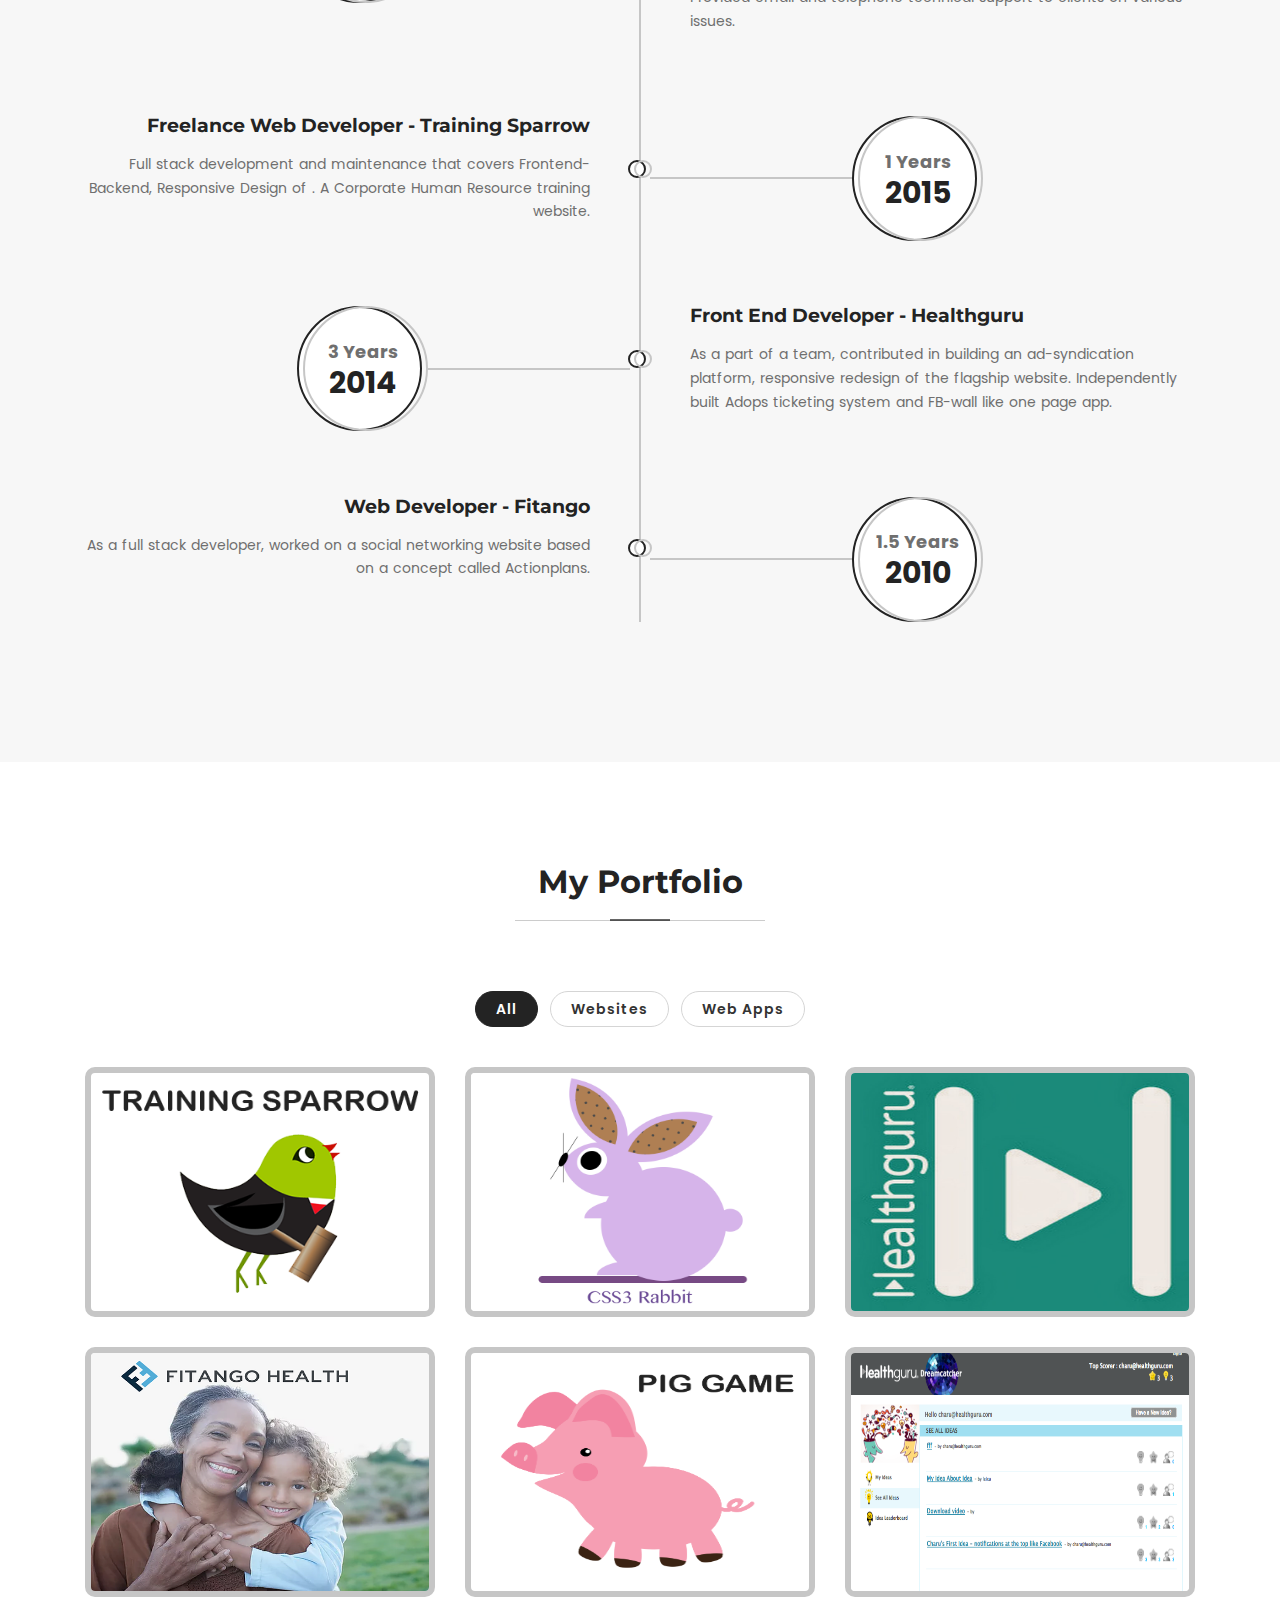
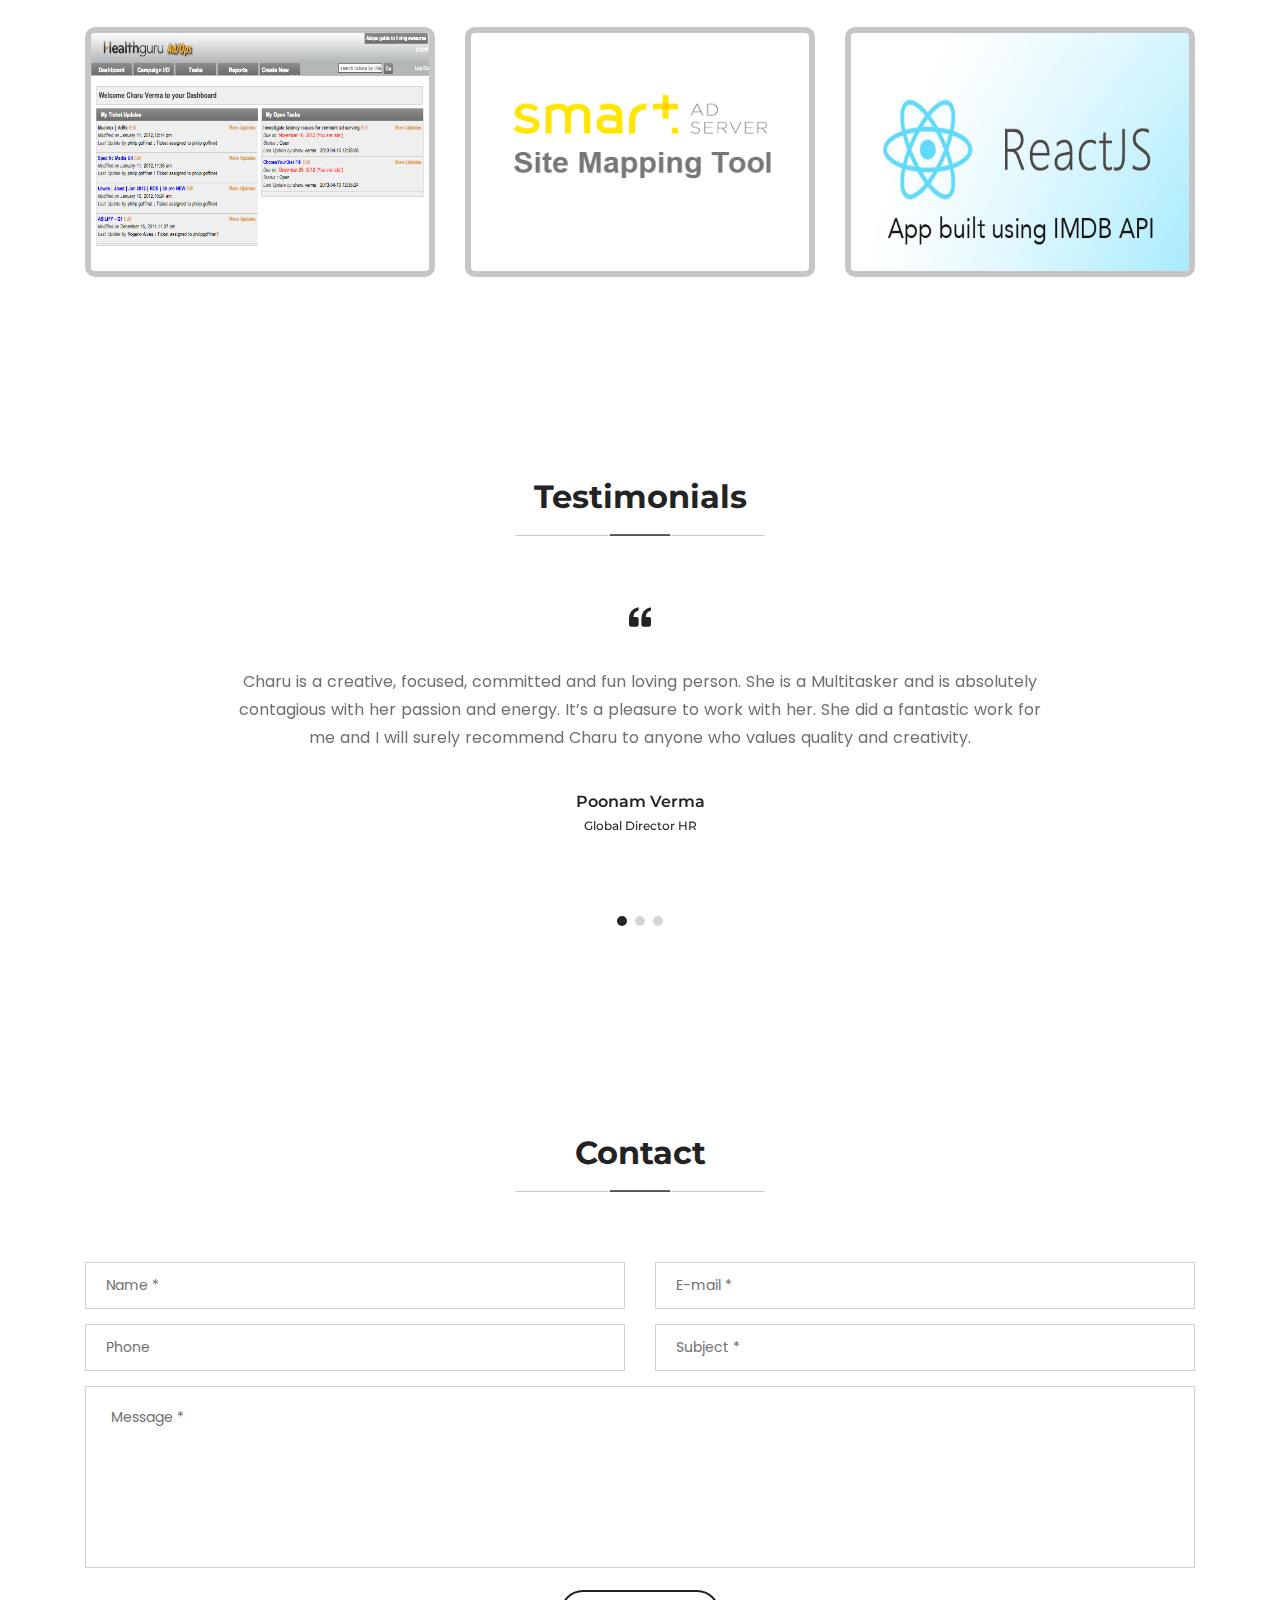
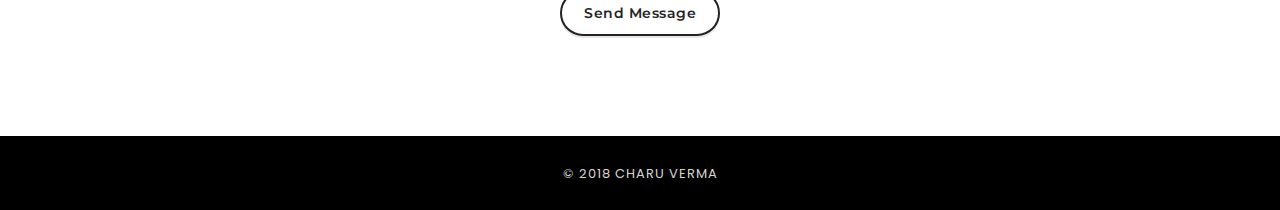
==== commit 7f02fd7a: "small change" ====
--- a/index.html
+++ b/index.html
@@ -214,12 +214,12 @@
                                 <div class="skills-progress"><span data-value='80%'></span></div>
                             </div>
                             <div class="prog-item">
+                                <p>Troubleshooting, people skills, communication skills</p>
+                                <div class="skills-progress"><span data-value='80%'></span></div>
+                            </div>
+                            <div class="prog-item">
                                 <p>PHP, MYSql</p>
                                 <div class="skills-progress"><span data-value='65%'></span></div>
-                            </div>
-                            <div class="prog-item">
-                                <p>NodeJS, ReactJS</p>
-                                <div class="skills-progress"><span data-value='60%'></span></div>
                             </div>
                             <div class="prog-item">
                                 <p>Git, Subversion, APIs</p>
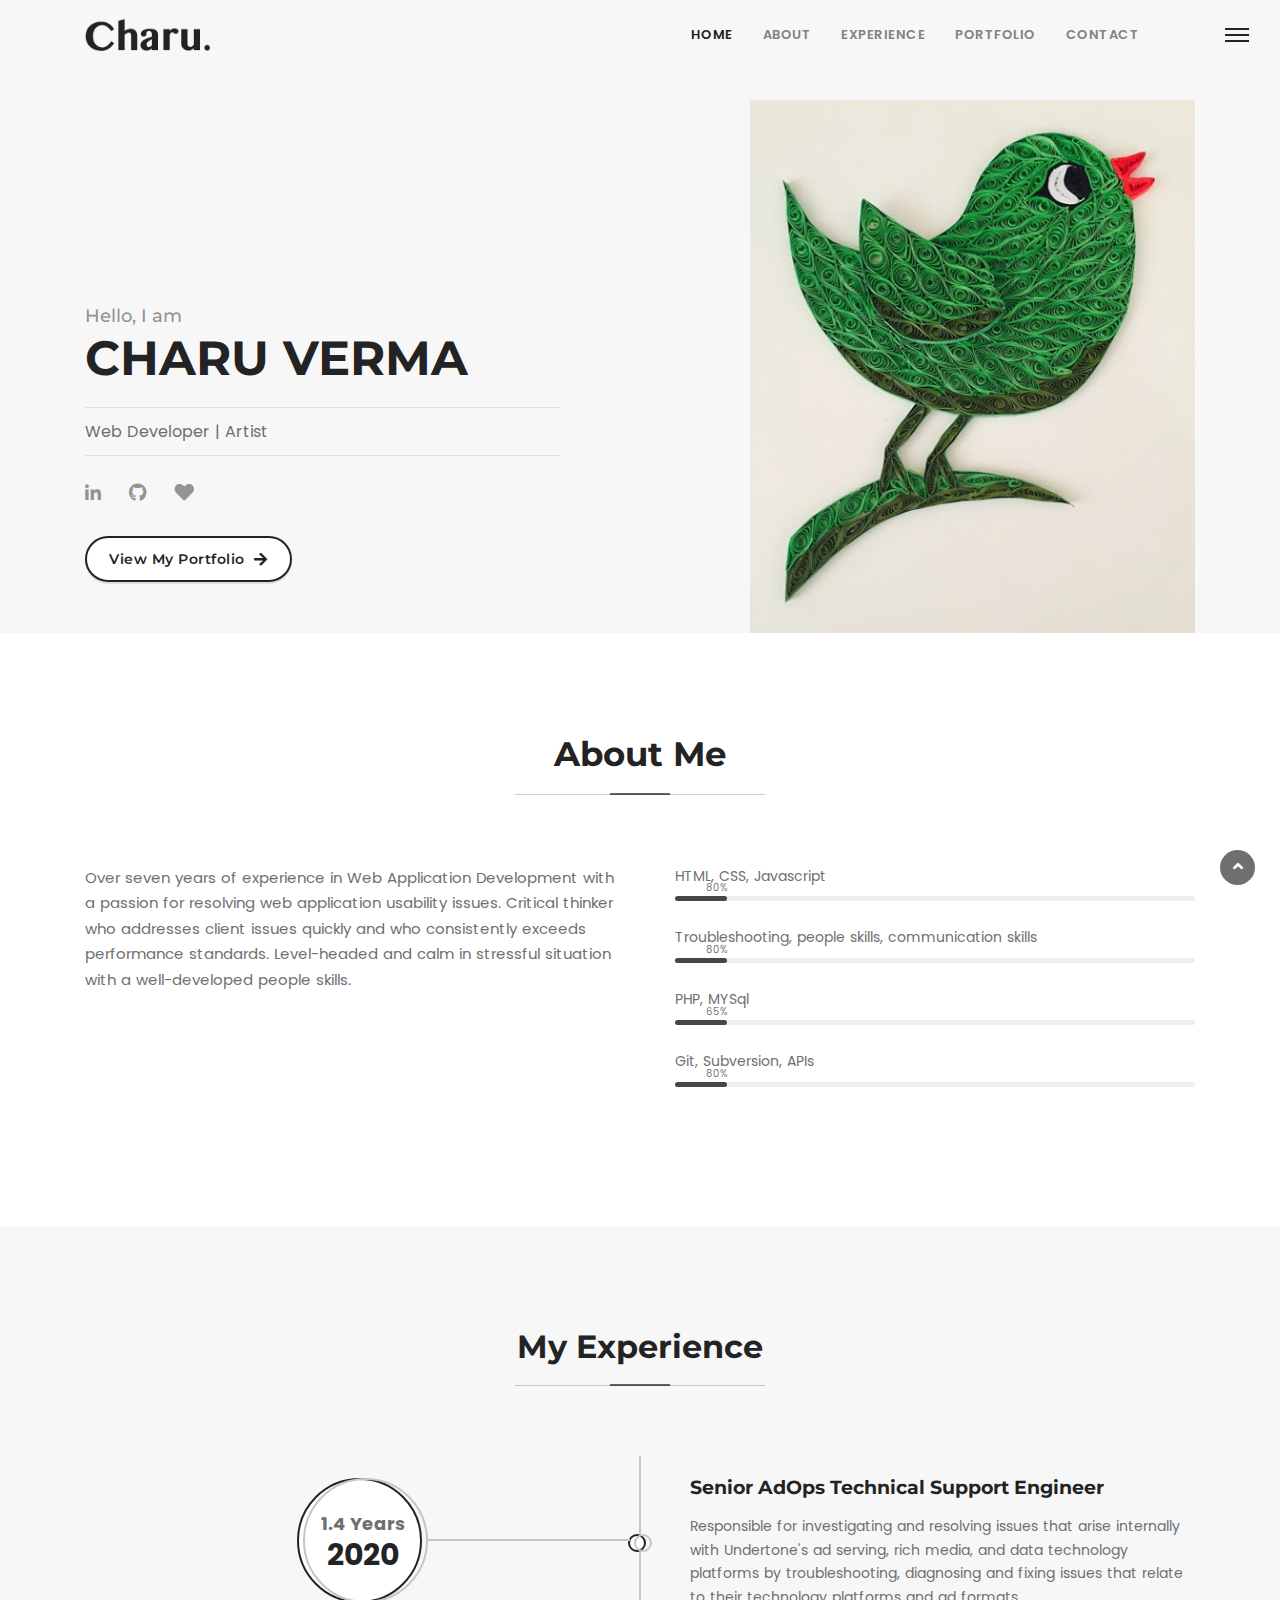
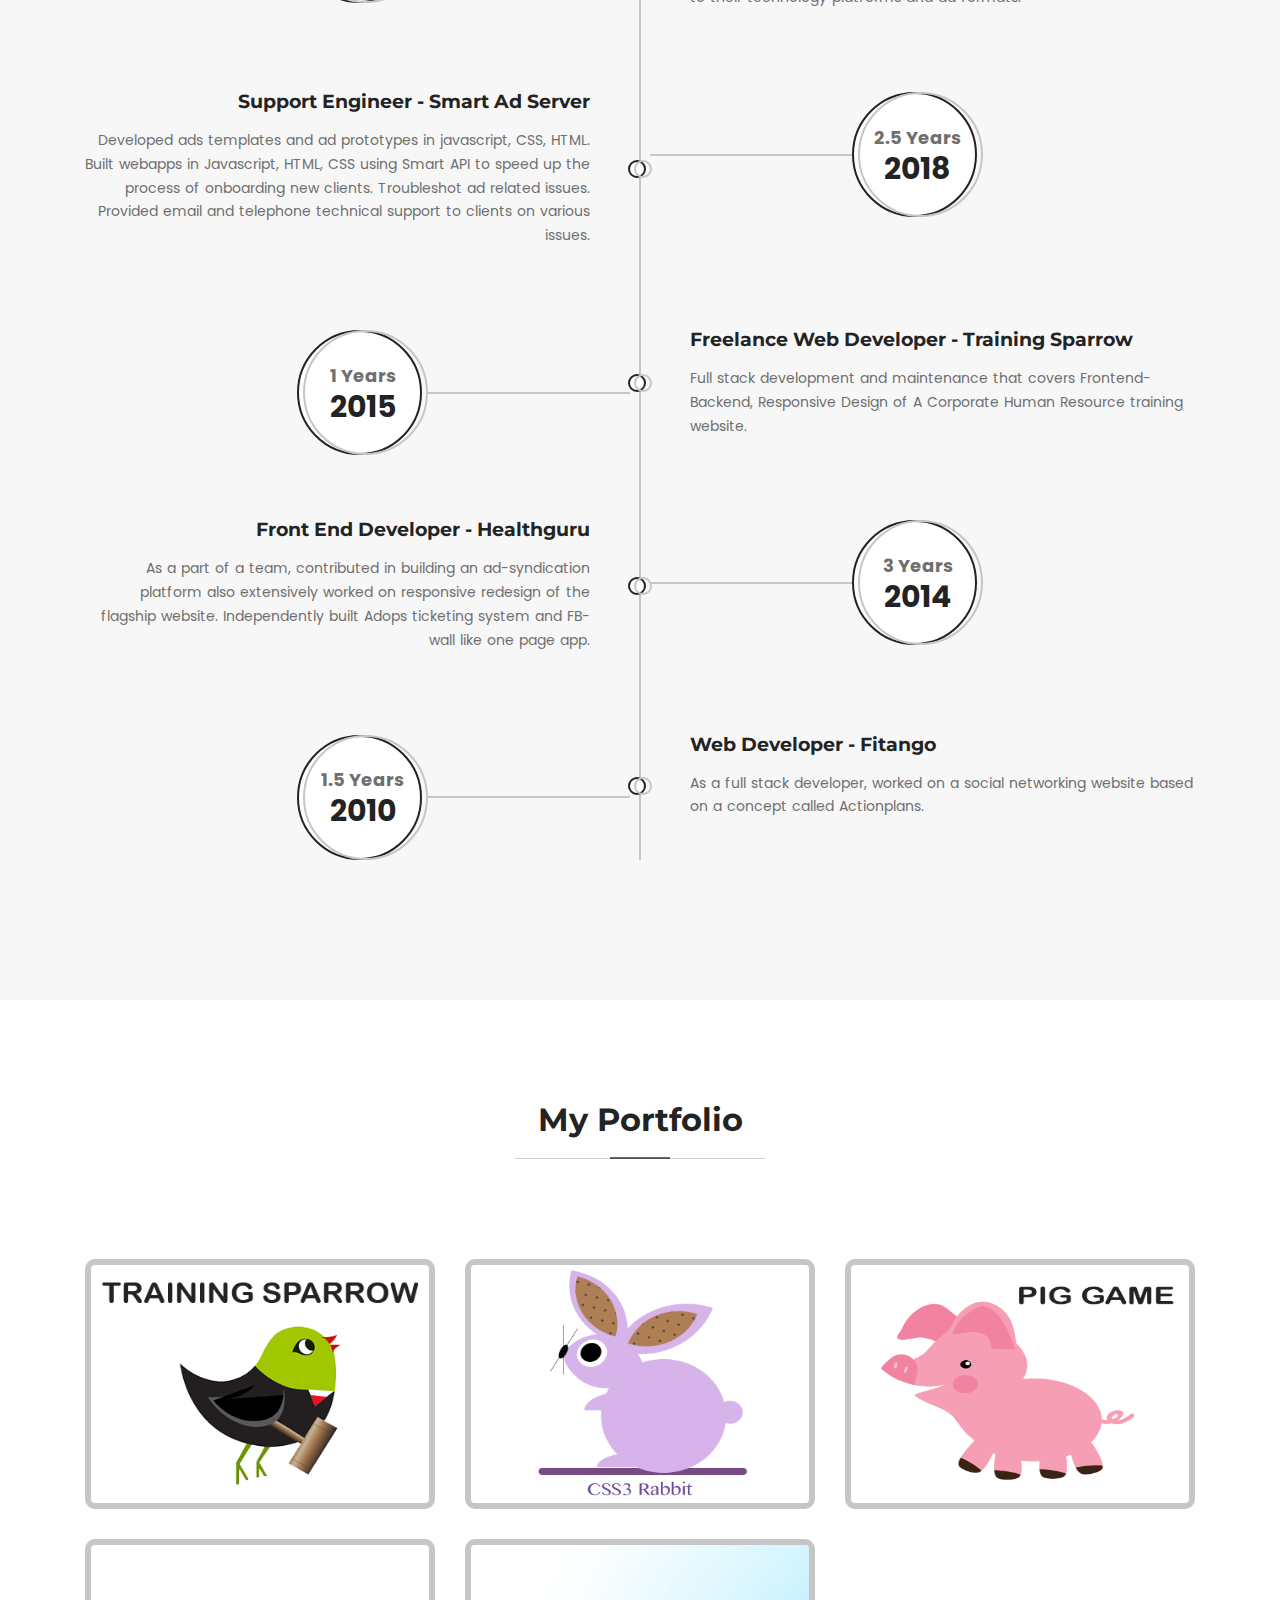
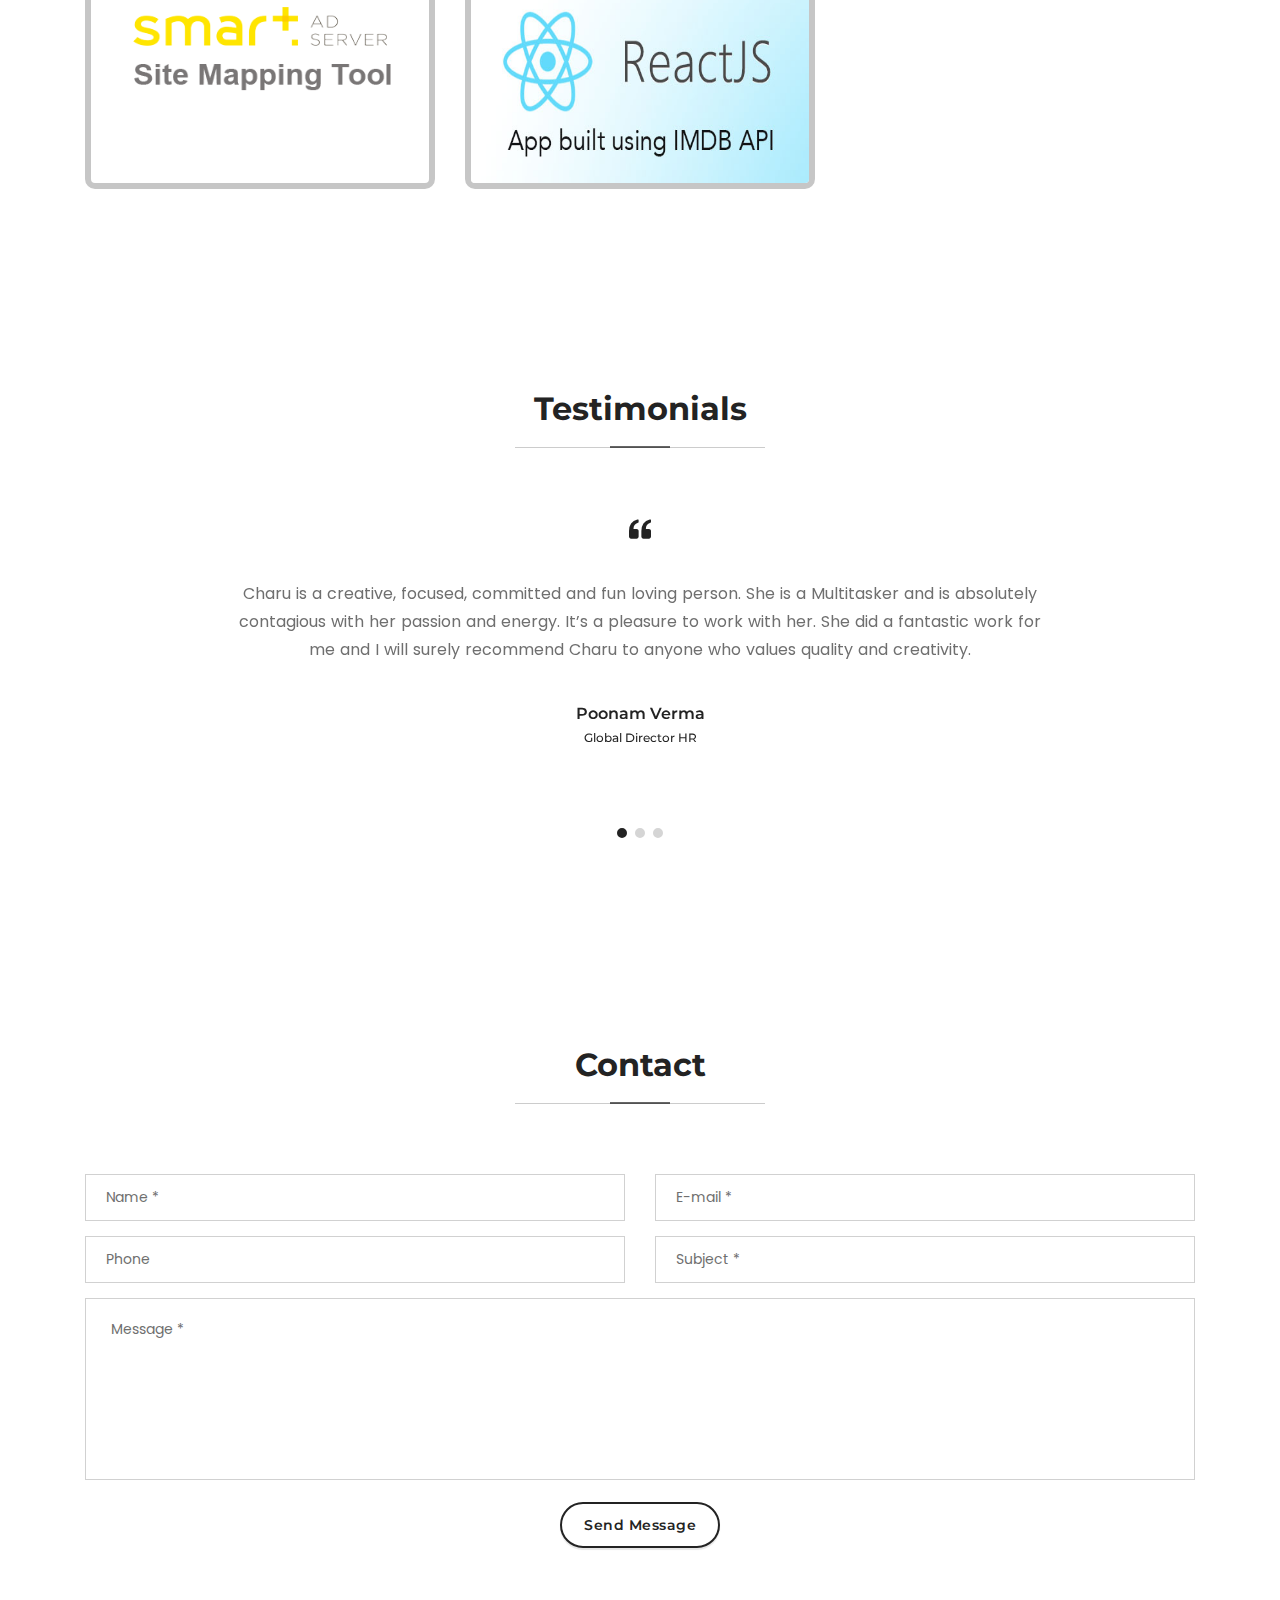
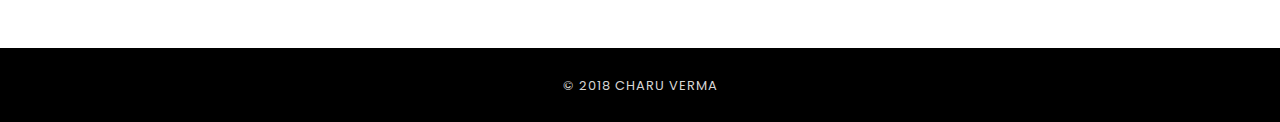
==== commit 536ec2cb: "edits  Please enter the commit message for your changes. Lines starting" ====
--- a/index.html
+++ b/index.html
@@ -109,15 +109,15 @@
                         <div class="padding-twenty-top sm-padding-fifteen-top xs-no-padding">
                             <h5 class="no-margin font-size18 xs-font-size16 text-medium-gray padding-twelve-top sm-padding-five-top xs-no-padding">Hello, I am</h5>
                             <h1 class="text-uppercase font-size48 md-font-size42 sm-font-size36 xs-font-size26 font-weight-700 margin-20px-bottom">Charu Verma</h1>
-                            <p class="width-75 md-width-75 xs-width-100 font-size16 xs-font-size14 border-top border-bottom padding-10px-tb">Support Engineer / Frontend Developer / Artist</p>
+                            <p class="width-75 md-width-75 xs-width-100 font-size16 xs-font-size14 border-top border-bottom padding-10px-tb">Web Developer | Artist</p>
                             <div class="social-links margin-30px-bottom xs-margin-20px-bottom">
-                                <a href="https://www.facebook.com/charu.coder" target="_blank"><i class="fab fa-facebook-f"></i></a>
+<!--                                <a href="https://www.facebook.com/charu.coder" target="_blank"><i class="fab fa-facebook-f"></i></a>-->
                                 <!--<a href="javascript:void(0);"><i class="fab fa-twitter"></i></a>-->
                                 <!--<a href="javascript:void(0);"><i class="fab fa-dribbble"></i></a>-->
                                 <!--<a href="javascript:void(0);"><i class="fab fa-youtube"></i></a>-->
                                 <a href="https://www.linkedin.com/in/charuthefontender" target="_blank"><i class="fab fa-linkedin-in"></i></a>
                                 <a href="https://github.com/charudeepi" target="_blank"><i class="fab fa-github"></i></a>
-                                <a href="https://plus.google.com/u/0/100808055521602577302" target="_blank"><i class="fab fa-google-plus-g"></i></a>
+<!--                                <a href="https://plus.google.com/u/0/100808055521602577302" target="_blank"><i class="fab fa-google-plus-g"></i></a>-->
                                 <a href="http://www.charuv.com/quilledcreations/" target="_blank" title="Quilled Creations"><i class="fas fa-heart"></i></a>
                                 <a href="http://www.owlgorithm.com" target="_blank" title="Blog"><i class="fa fa-pencil"></i></a>
                             </div>
@@ -197,10 +197,12 @@
                 <!-- start about me section-->
                 <div class="col-lg-6 col-md-12 sm-margin-30px-bottom">
                     <p class="font-size15 xs-font-size14">Over seven years of experience in Web Application Development with a passion for resolving web application usability issues. Critical thinker who addresses client issues quickly and who consistently exceeds performance standards. Level-headed and calm in stressful situation with a well-developed people skills.</p>
+<!--
                     <a class="btn white" href="Charu_Verma.pdf">
                         <i class="fas fa-arrow-alt-circle-down font-size16"></i>
                         <span class="alt-font margin-5px-left">Download My CV</span>
                     </a>
+-->
                 </div>
                 <!-- end about me section-->
 
@@ -248,6 +250,28 @@
                     <div class="main-timeline">
 
                         <!-- start experience section-->
+                        
+<!--                        Undertone-->
+                           <div class="timeline">
+                            <div class="icon"></div>
+                            <div class="date-content">
+                                <div class="date-outer">
+                                    <span class="date">
+                                            <span class="month">1.4 Years</span>
+                                    <span class="year">2020</span>
+                                    </span>
+                                </div>
+                            </div>
+                            <div class="timeline-content">
+                                <h5 class="title">Senior AdOps Technical Support Engineer</h5>
+                                <p class="description">
+                                    Responsible for investigating and resolving issues that arise internally with Undertone's ad serving, rich media, and data technology platforms by troubleshooting, diagnosing and fixing issues that relate to their technology platforms and ad formats.
+                                </p>
+                            </div>
+                        </div>
+                        
+                        
+                    
                         <div class="timeline">
                             <div class="icon"></div>
                             <div class="date-content">
@@ -261,7 +285,7 @@
                             <div class="timeline-content">
                                 <h5 class="title">Support Engineer - Smart Ad Server</h5>
                                 <p class="description">
-                                    Developed ads templates and ad prototypes in javascript, CSS, HTML. Built webapps in Javascript, HTML, CSS using Smart API to speed up the process on onboarding new clients. Troubleshot ad related issues. Provided email and telephone technical support to clients on various issues.
+                                    Developed ads templates and ad prototypes in javascript, CSS, HTML. Built webapps in Javascript, HTML, CSS using Smart API to speed up the process of onboarding new clients. Troubleshot ad related issues. Provided email and telephone technical support to clients on various issues.
                                 </p>
                             </div>
                         </div>
@@ -281,7 +305,7 @@
                             <div class="timeline-content">
                                 <h5 class="title">Freelance Web Developer - Training Sparrow</h5>
                                 <p class="description">
-                                    Full stack development and maintenance that covers Frontend-Backend, Responsive Design of <a href="http://www.trainingsparrow.com" target="_blank"></a>. A Corporate Human Resource training website.
+                                    Full stack development and maintenance that covers Frontend-Backend, Responsive Design of A Corporate Human Resource training website. <a href="http://www.trainingsparrow.com" target="_blank"></a>
                                 </p>
                             </div>
                         </div>
@@ -301,7 +325,7 @@
                             <div class="timeline-content">
                                 <h5 class="title">Front End Developer - Healthguru</h5>
                                 <p class="description">
-                                    As a part of a team, contributed in building an ad-syndication platform, responsive redesign of the flagship website.
+                                    As a part of a team, contributed in building an ad-syndication platform also extensively worked on responsive redesign of the flagship website.
                                     Independently built Adops ticketing system and FB-wall like one page app.
                                 </p>
                             </div>
@@ -345,14 +369,16 @@
             </div>
             <div class="row">
                 <!-- Start links -->
+<!--
                 <div class="filtering col-sm-12 text-center">
                     <span data-filter='*' class="active">All</span>
                     <span data-filter='.develop'>Websites</span>
                     <span data-filter='.design'>Web Apps</span>
-                    <!--<span data-filter='.graphic'>Web Design</span>-->
-                </div>
+                    <span data-filter='.graphic'>Web Design</span>
+                </div>
+-->
                 <!-- End links -->
-                <div class="clearfix"></div>
+<!--                <div class="clearfix"></div>-->
 
                 <!-- gallery -->
                 <div class="gallery text-center width-100">
@@ -396,6 +422,7 @@
                     <!-- end gallery item -->
 
                     <!-- start gallery item -->
+<!--
                     <div class="col-md-4 items develop">
                         <div class="item-img">
                             <img src="img/portfolio/1.jpg" alt="image">
@@ -409,9 +436,11 @@
                             </div>
                         </div>
                     </div>
-                    <!-- end gallery item -->
-
-                    <!-- start gallery item -->
+-->
+                    <!-- end gallery item -->
+
+                    <!-- start gallery item -->
+<!--
                     <div class="col-md-4 items develop">
                         <div class="item-img">
                             <img src="img/portfolio/2.png" alt="image">
@@ -426,6 +455,7 @@
                             </div>
                         </div>
                     </div>
+-->
                     <!-- end gallery item -->
                     <!-- start gallery item -->
                     <div class="col-md-4 items design">
@@ -448,6 +478,7 @@
                     <!-- end gallery item -->
 
                     <!-- start gallery item -->
+<!--
                     <div class="col-md-4 items design">
                         <div class="item-img">
                             <img src="img/portfolio/4.png" alt="image">
@@ -461,9 +492,11 @@
                             </div>
                         </div>
                     </div>
-                    <!-- end gallery item -->
-
-                    <!-- start gallery item -->
+-->
+                    <!-- end gallery item -->
+
+                    <!-- start gallery item -->
+<!--
                     <div class="col-md-4 items design">
                         <div class="item-img">
                             <img src="img/portfolio/5.png" alt="image">
@@ -478,6 +511,7 @@
                             </div>
                         </div>
                     </div>
+-->
                     <!-- end gallery item -->
                     <!-- start gallery item -->
                     <!--<div class="col-md-4 items design">-->
@@ -529,7 +563,7 @@
                                         <i class="fab fa-github"></i>
                                     </a>
 
-                                    <h6>A movie App built in ReactJS using free IMDB API, while learning reactjs on udemy. Hence not my original creation. </h6></link>
+                                    <h6>A movie App built in ReactJS using free IMDB API, while learning reactjs on udemy. </h6></link>
                                 </div>
                             </div>
                         </div>
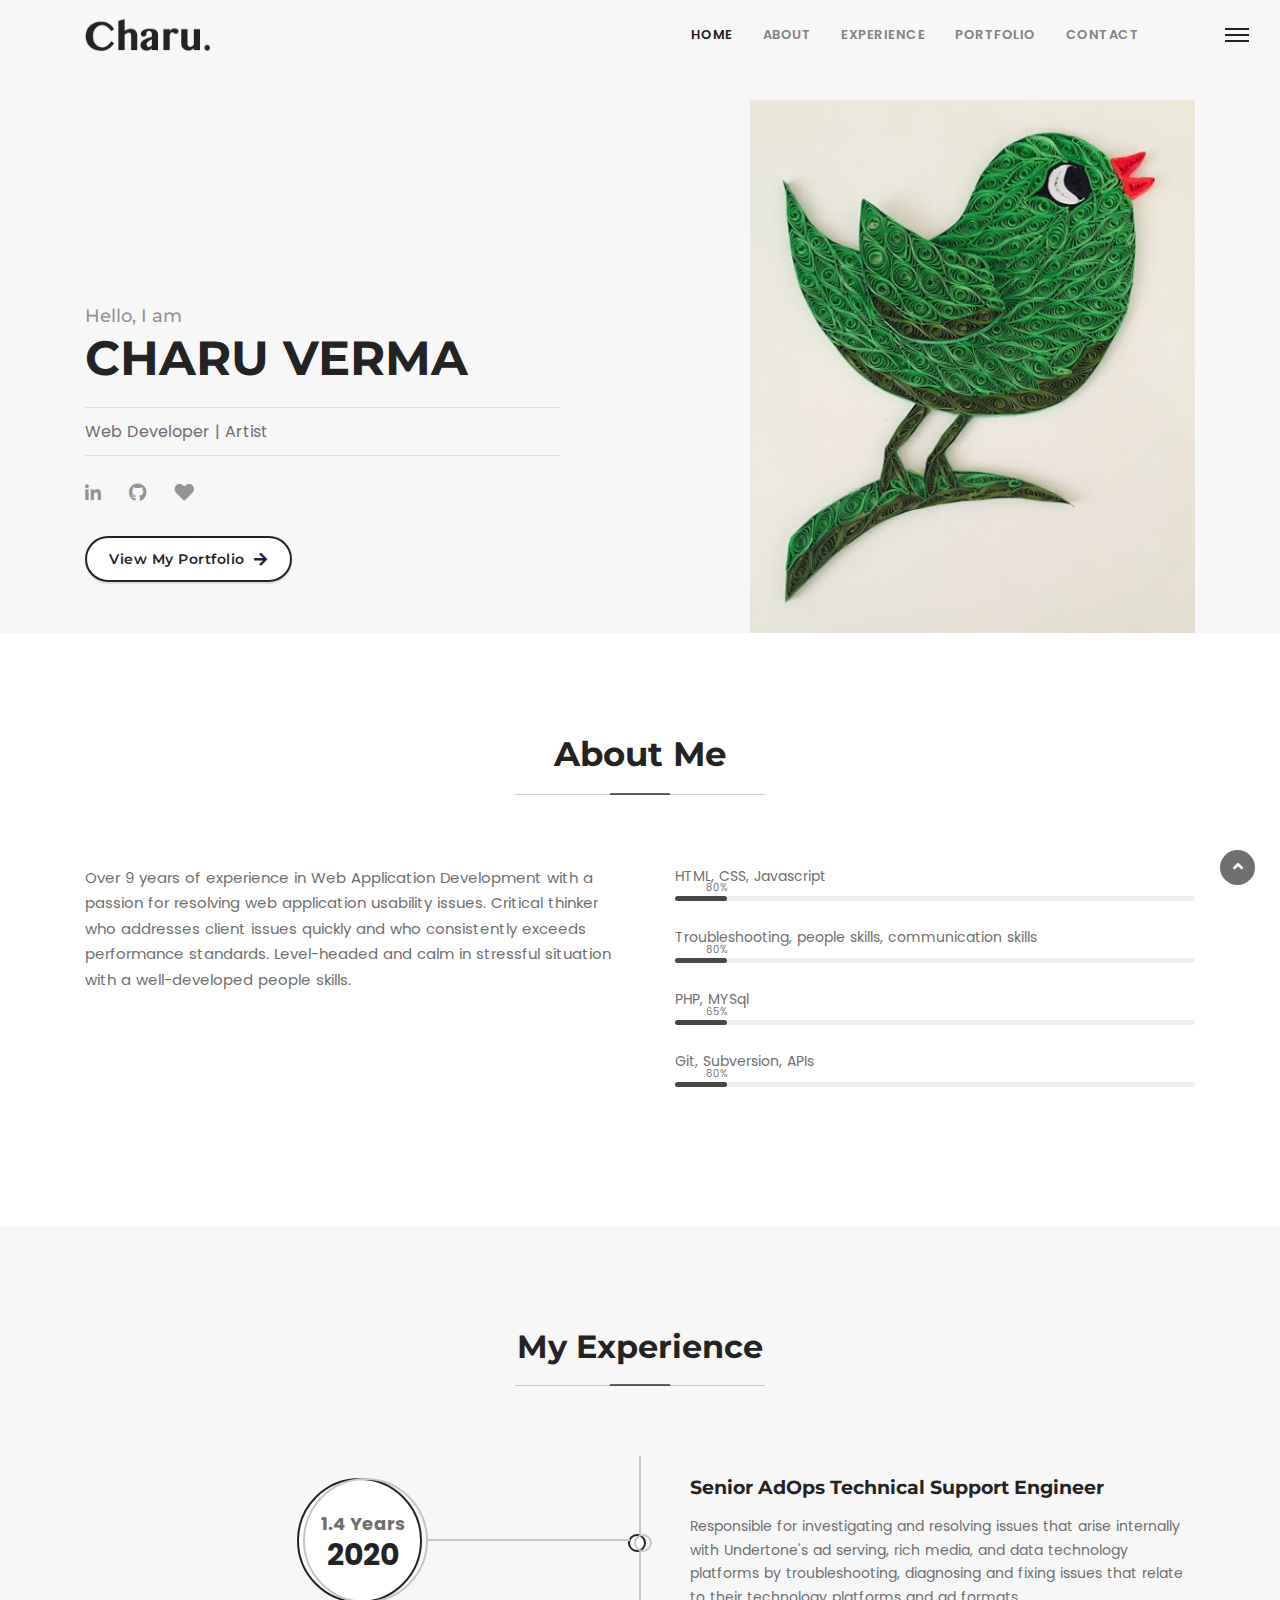
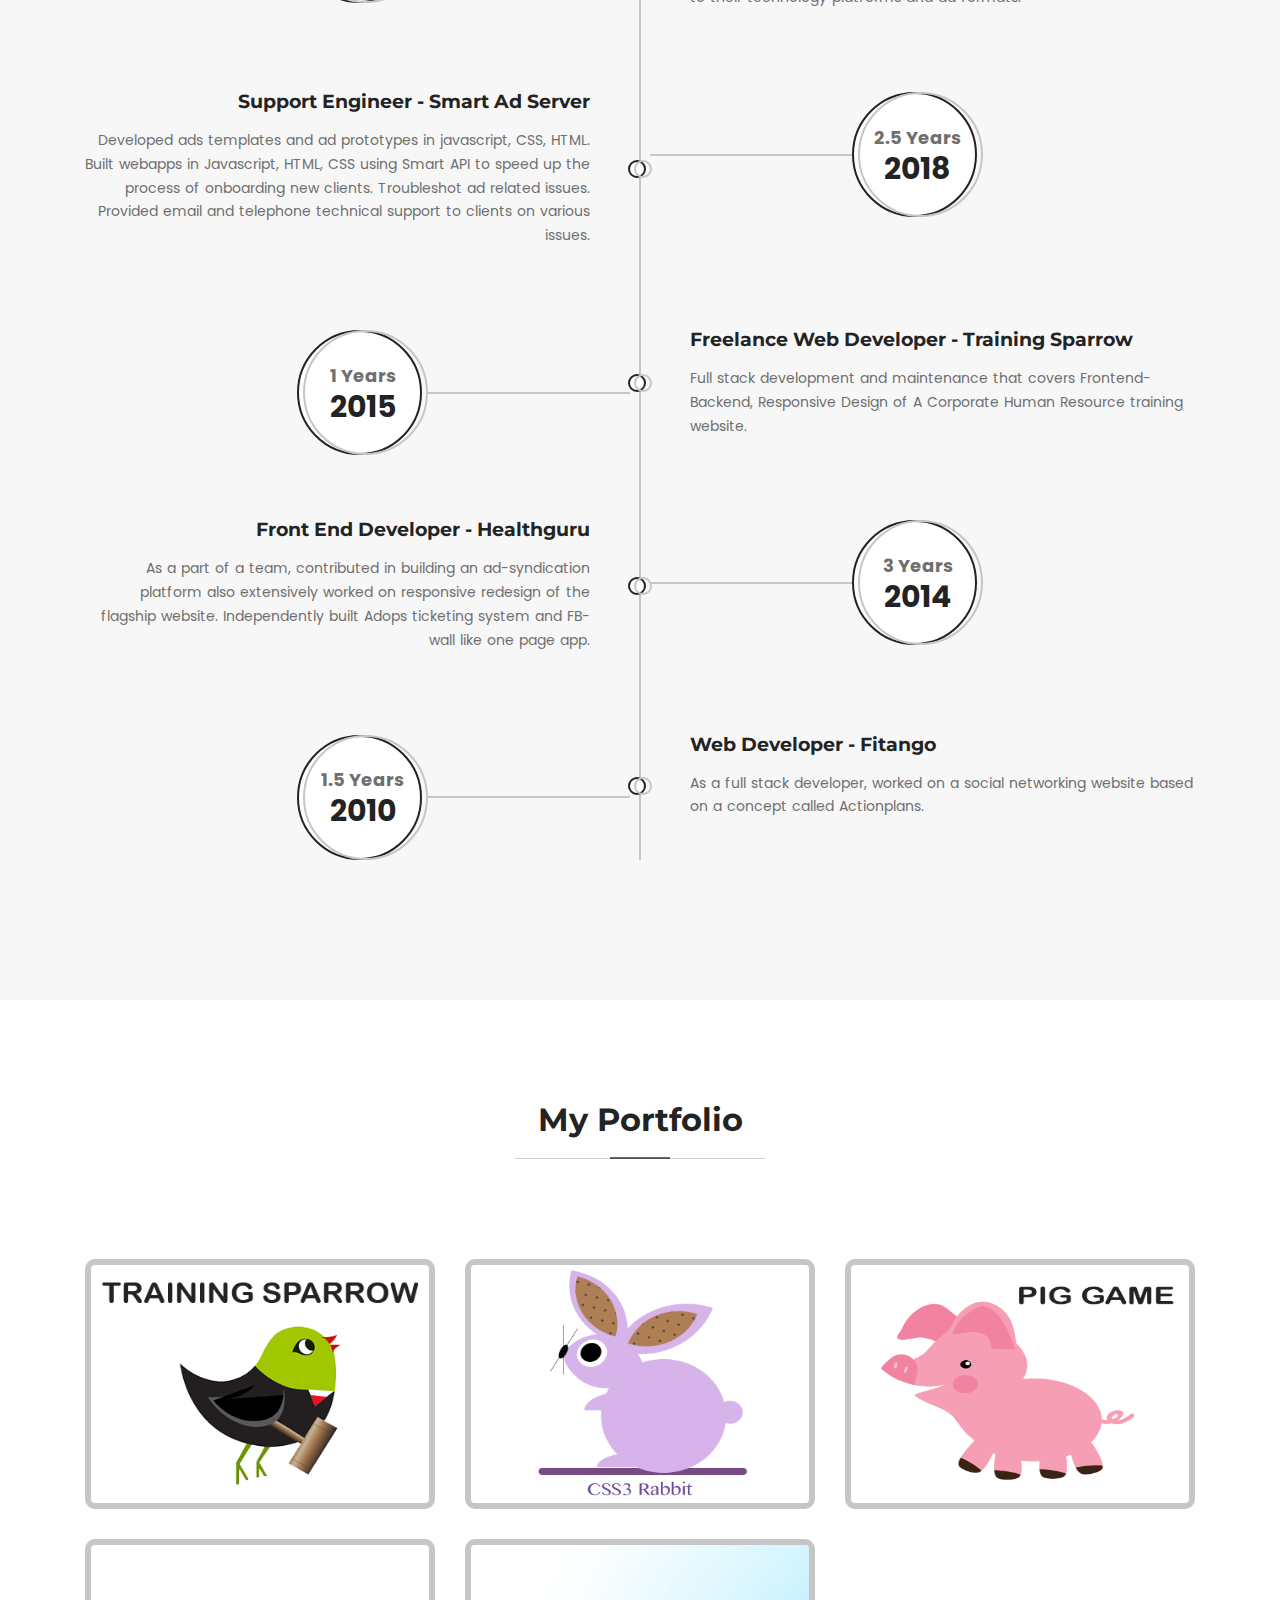
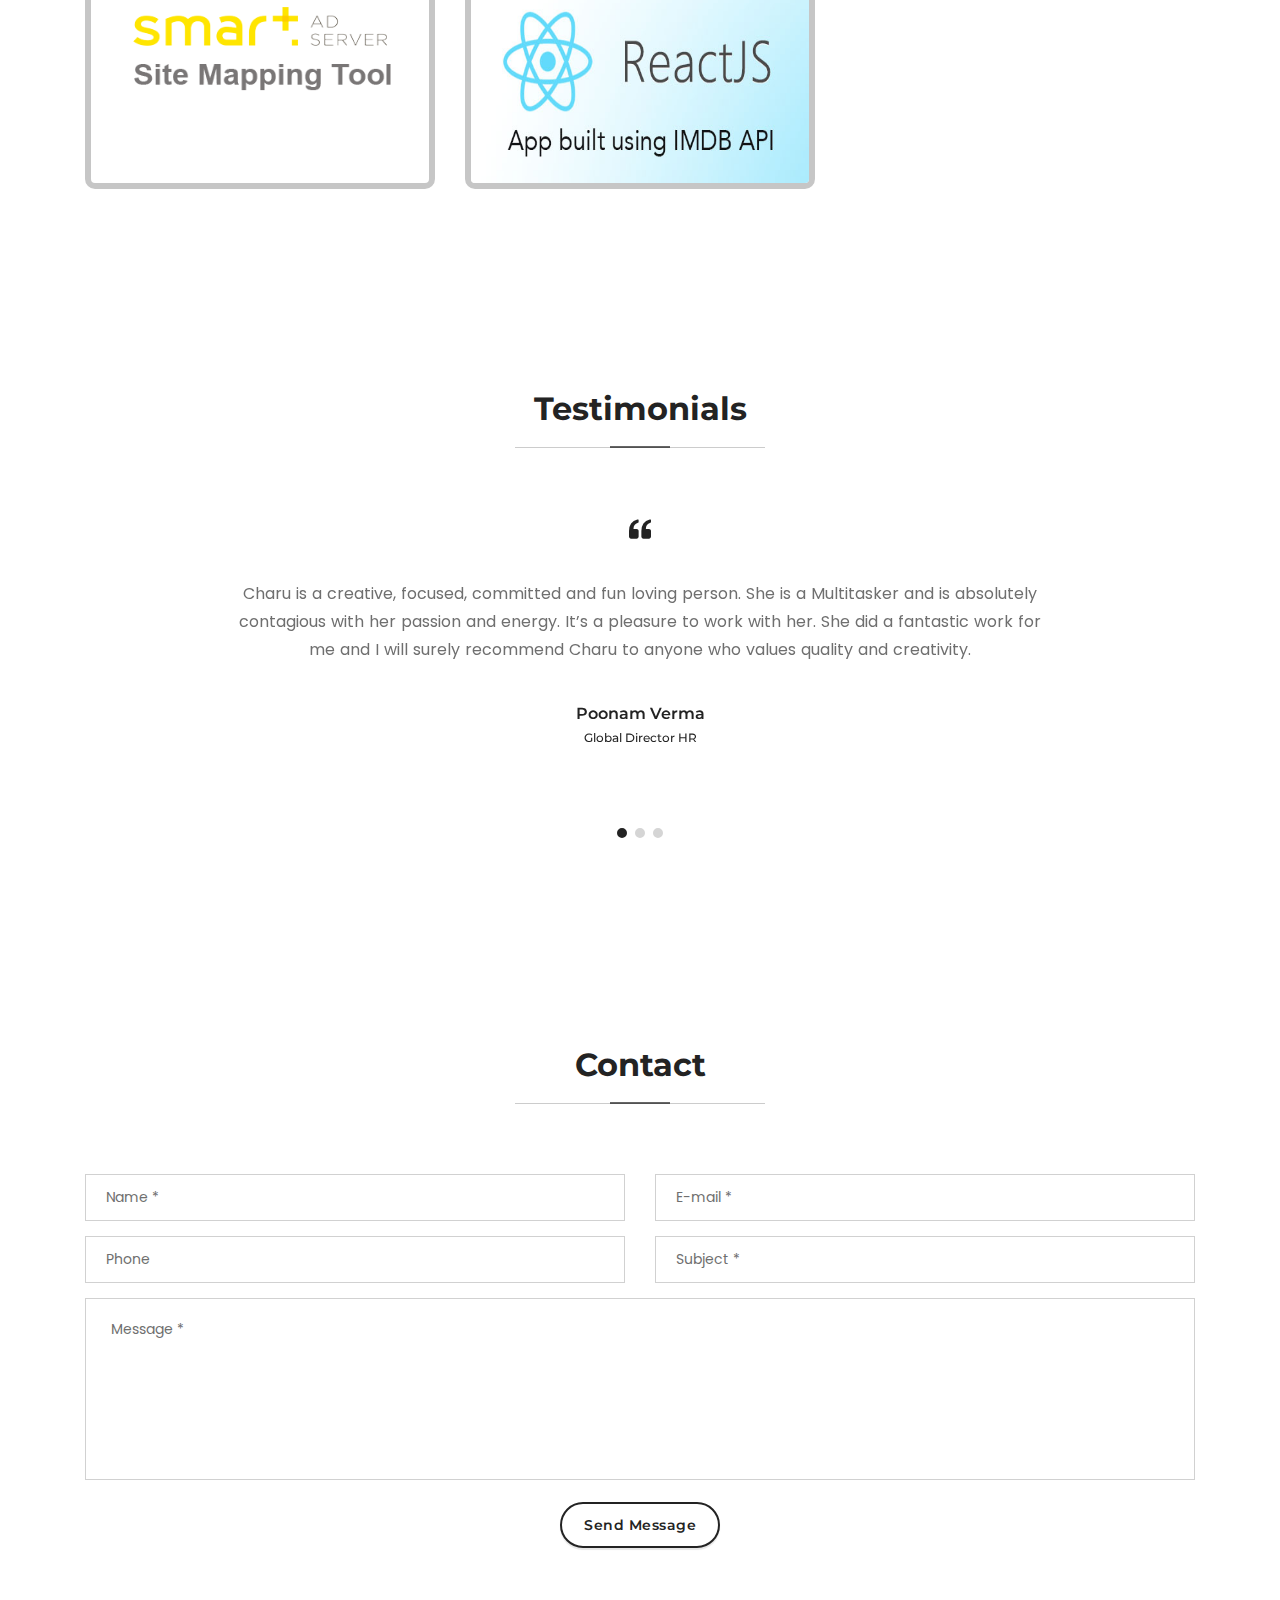
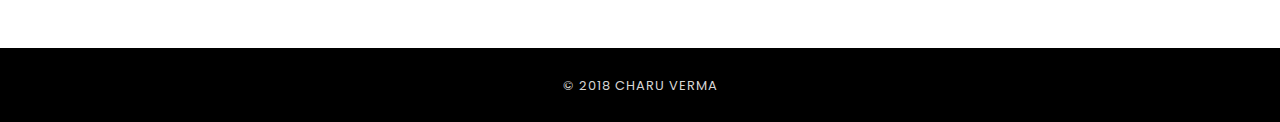
==== commit a6f657ea: "d" ====
--- a/index.html
+++ b/index.html
@@ -196,7 +196,7 @@
             <div class="row">
                 <!-- start about me section-->
                 <div class="col-lg-6 col-md-12 sm-margin-30px-bottom">
-                    <p class="font-size15 xs-font-size14">Over seven years of experience in Web Application Development with a passion for resolving web application usability issues. Critical thinker who addresses client issues quickly and who consistently exceeds performance standards. Level-headed and calm in stressful situation with a well-developed people skills.</p>
+                    <p class="font-size15 xs-font-size14">Over 9 years of experience in Web Application Development with a passion for resolving web application usability issues. Critical thinker who addresses client issues quickly and who consistently exceeds performance standards. Level-headed and calm in stressful situation with a well-developed people skills.</p>
 <!--
                     <a class="btn white" href="Charu_Verma.pdf">
                         <i class="fas fa-arrow-alt-circle-down font-size16"></i>
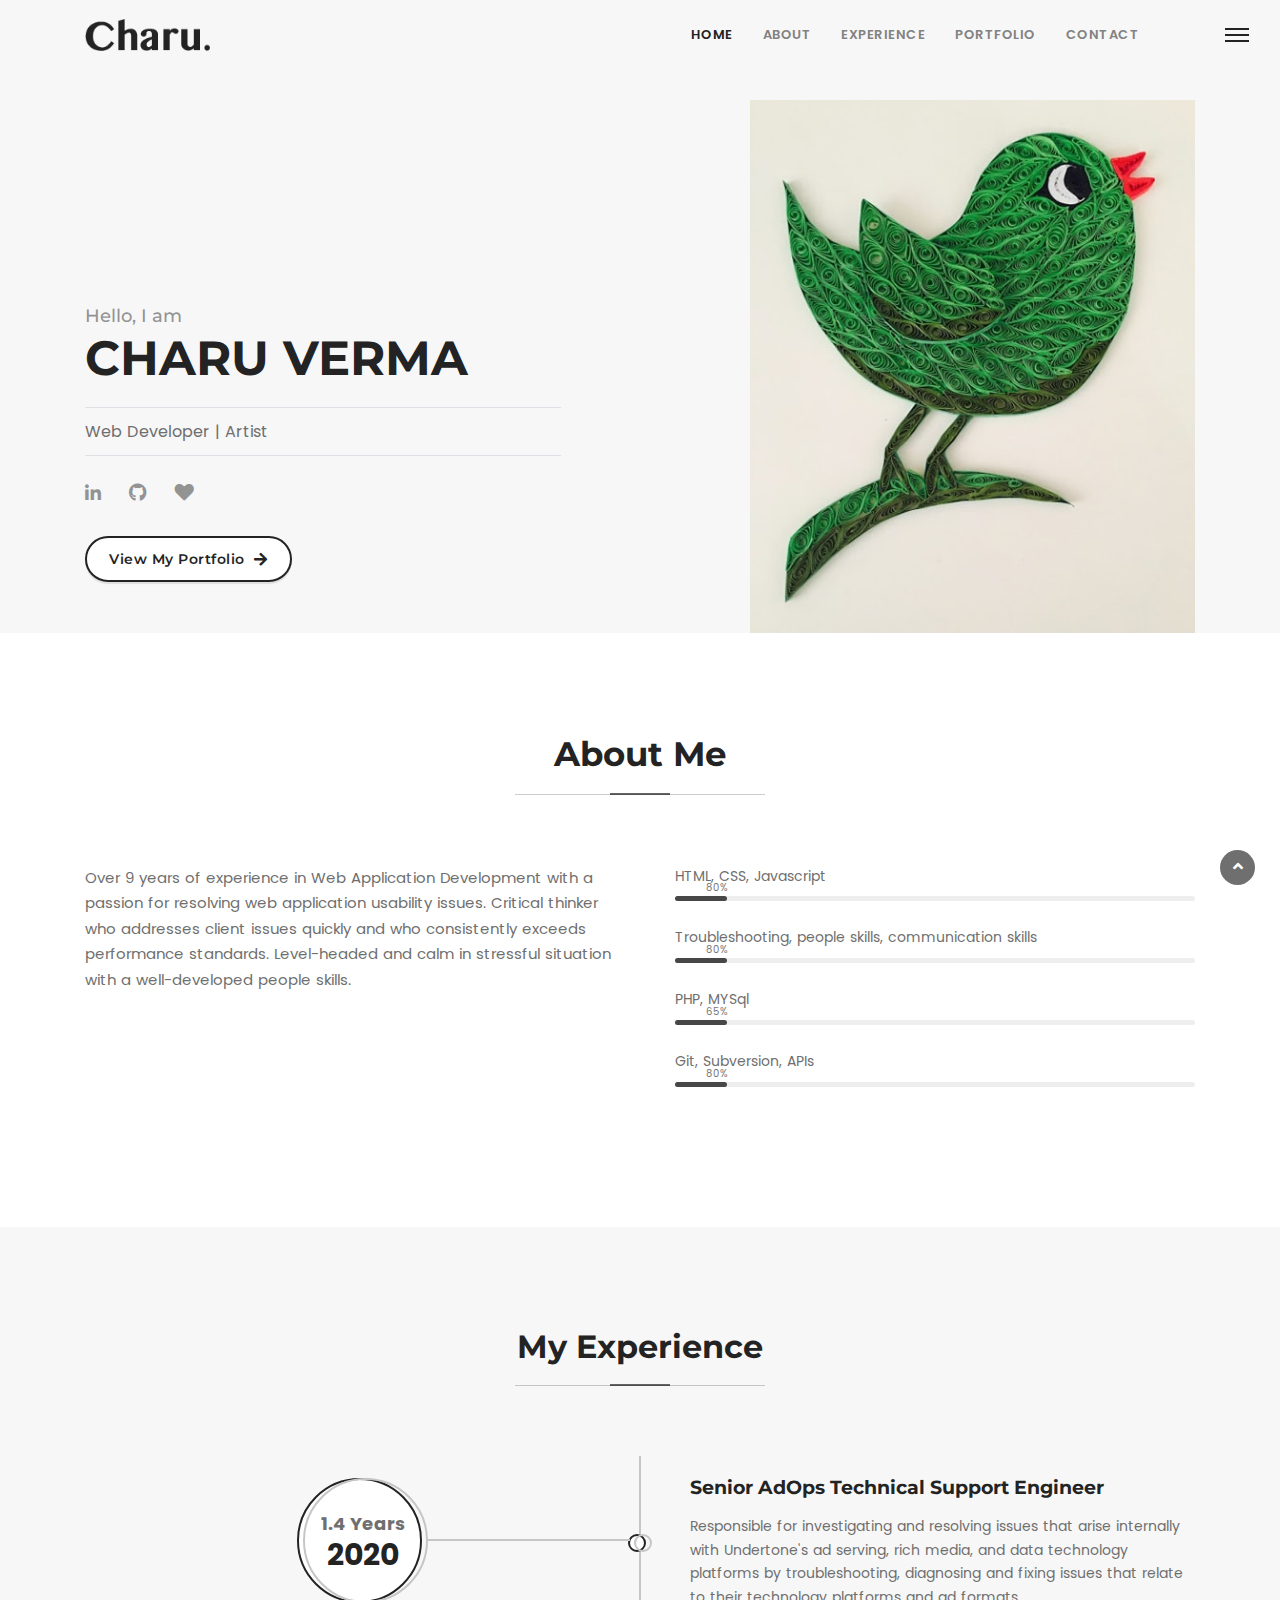
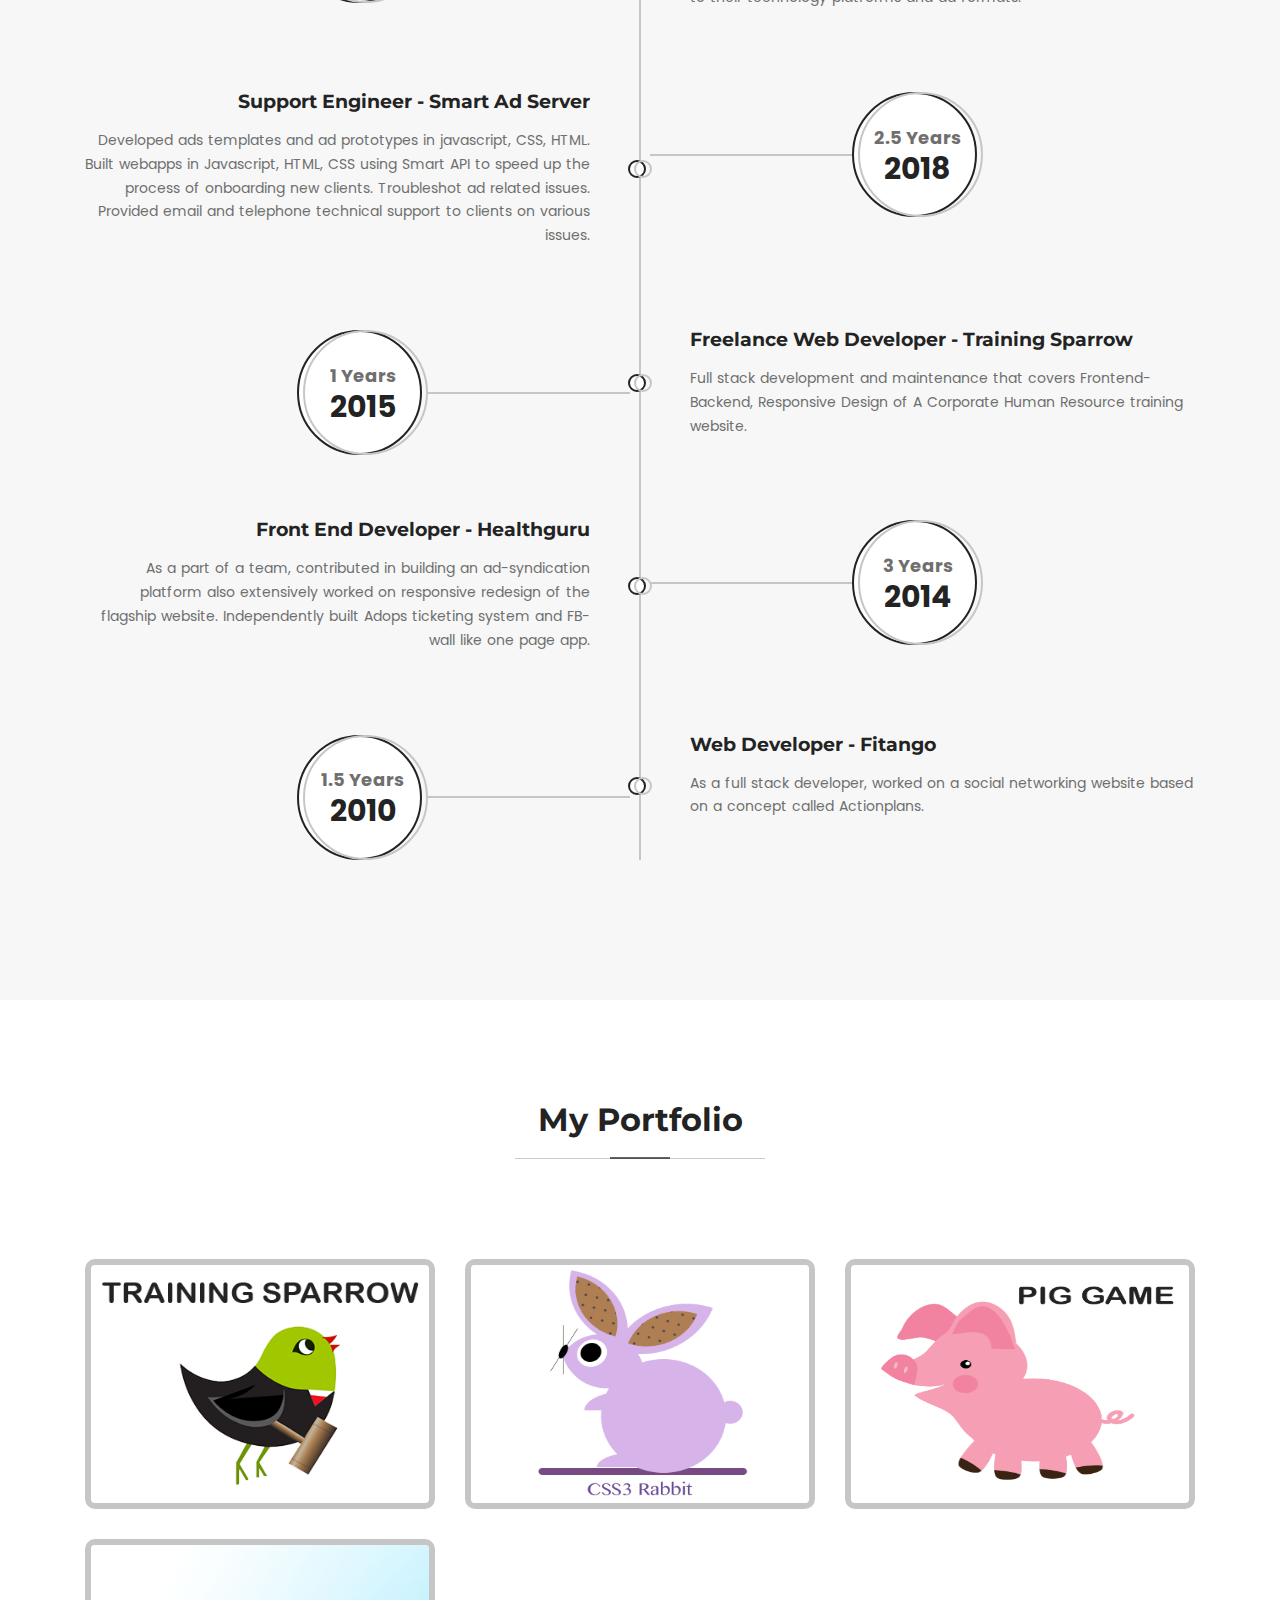
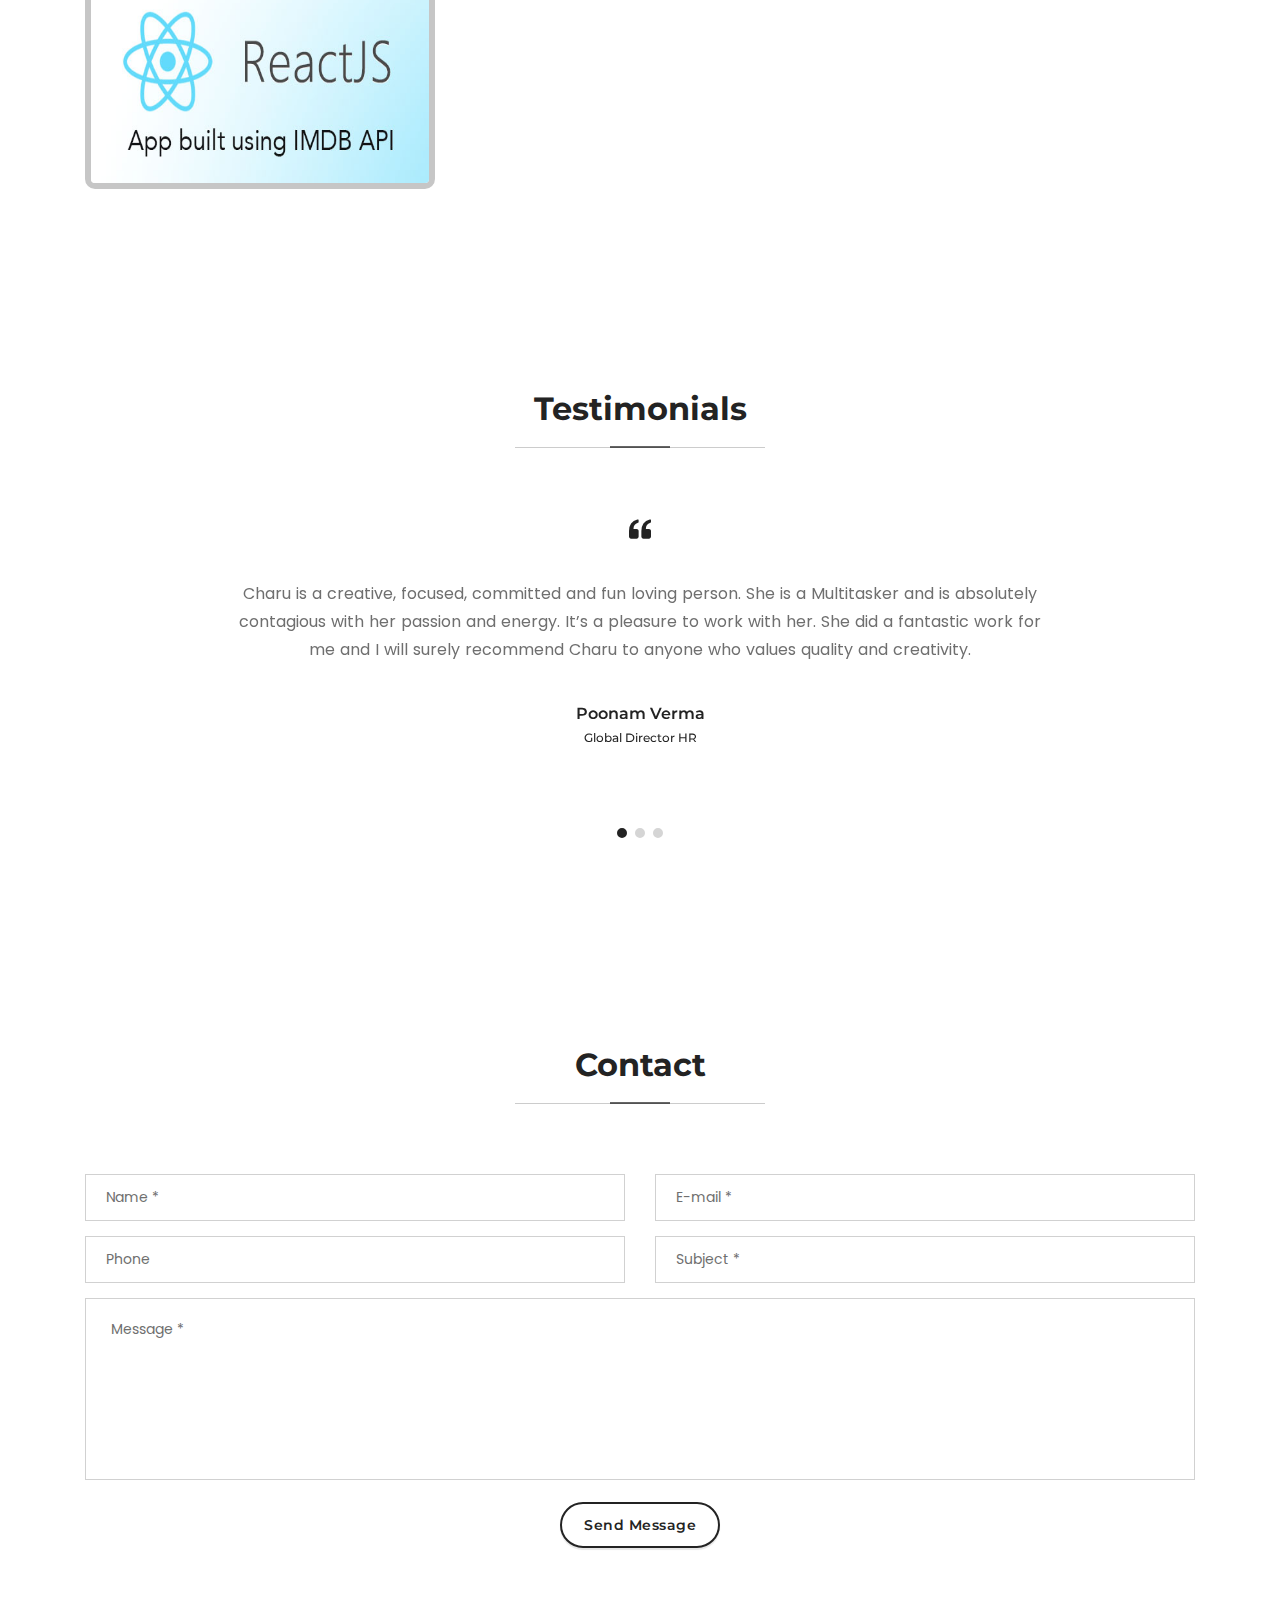
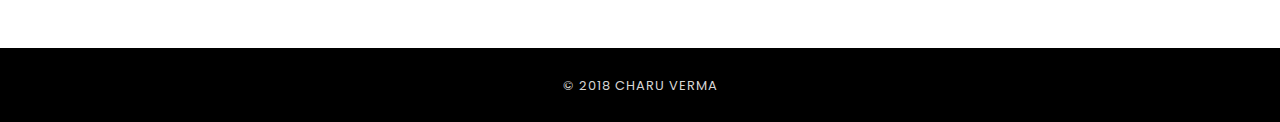
==== commit b2e8ceab: "d" ====
--- a/index.html
+++ b/index.html
@@ -532,6 +532,7 @@
                     <!--</div>-->
                     <!-- end gallery item -->
                     <!-- start gallery item -->
+<!--
                     <div class="col-md-4 items design">
                         <div class="item-img">
                             <img src="img/portfolio/9.png" alt="image">
@@ -549,6 +550,7 @@
                             </div>
                         </div>
                     </div>
+-->
                     <!-- end gallery item -->
                     <!-- start gallery item -->
                     <div class="col-md-4 items design">
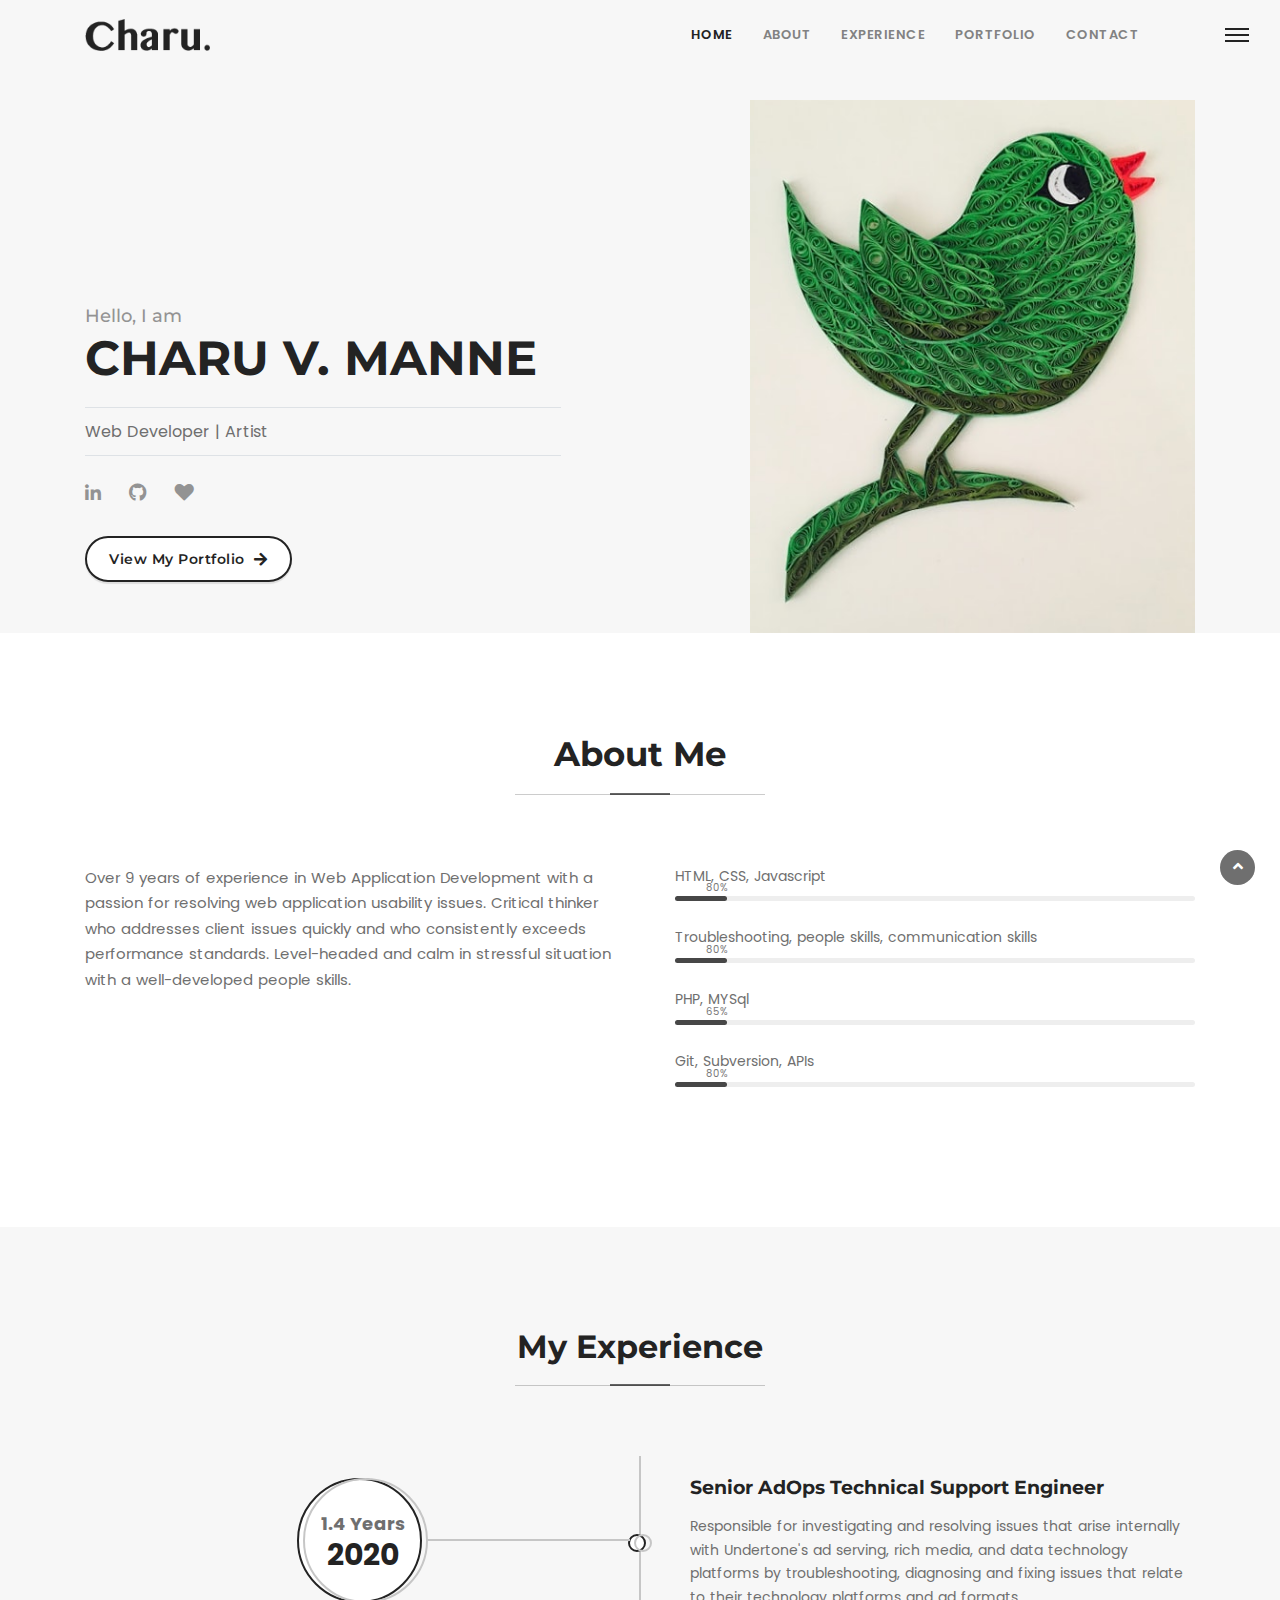
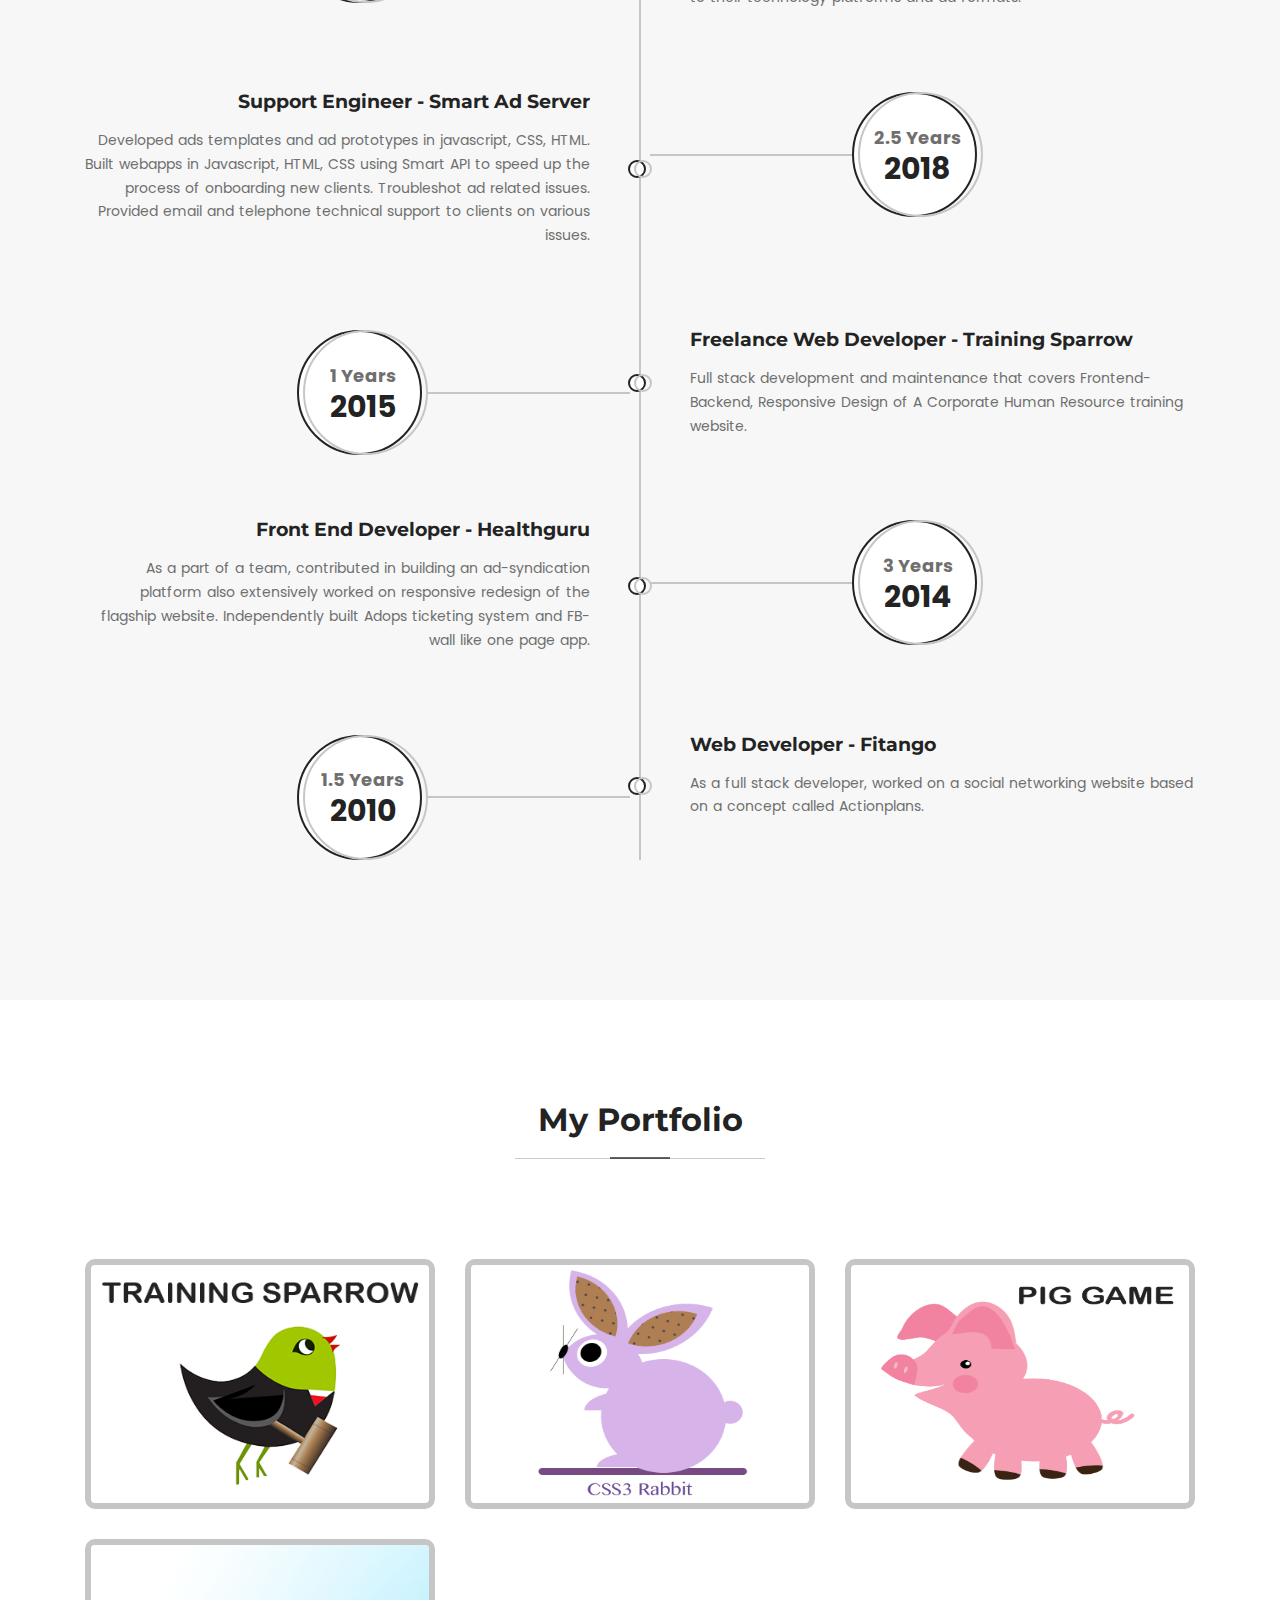
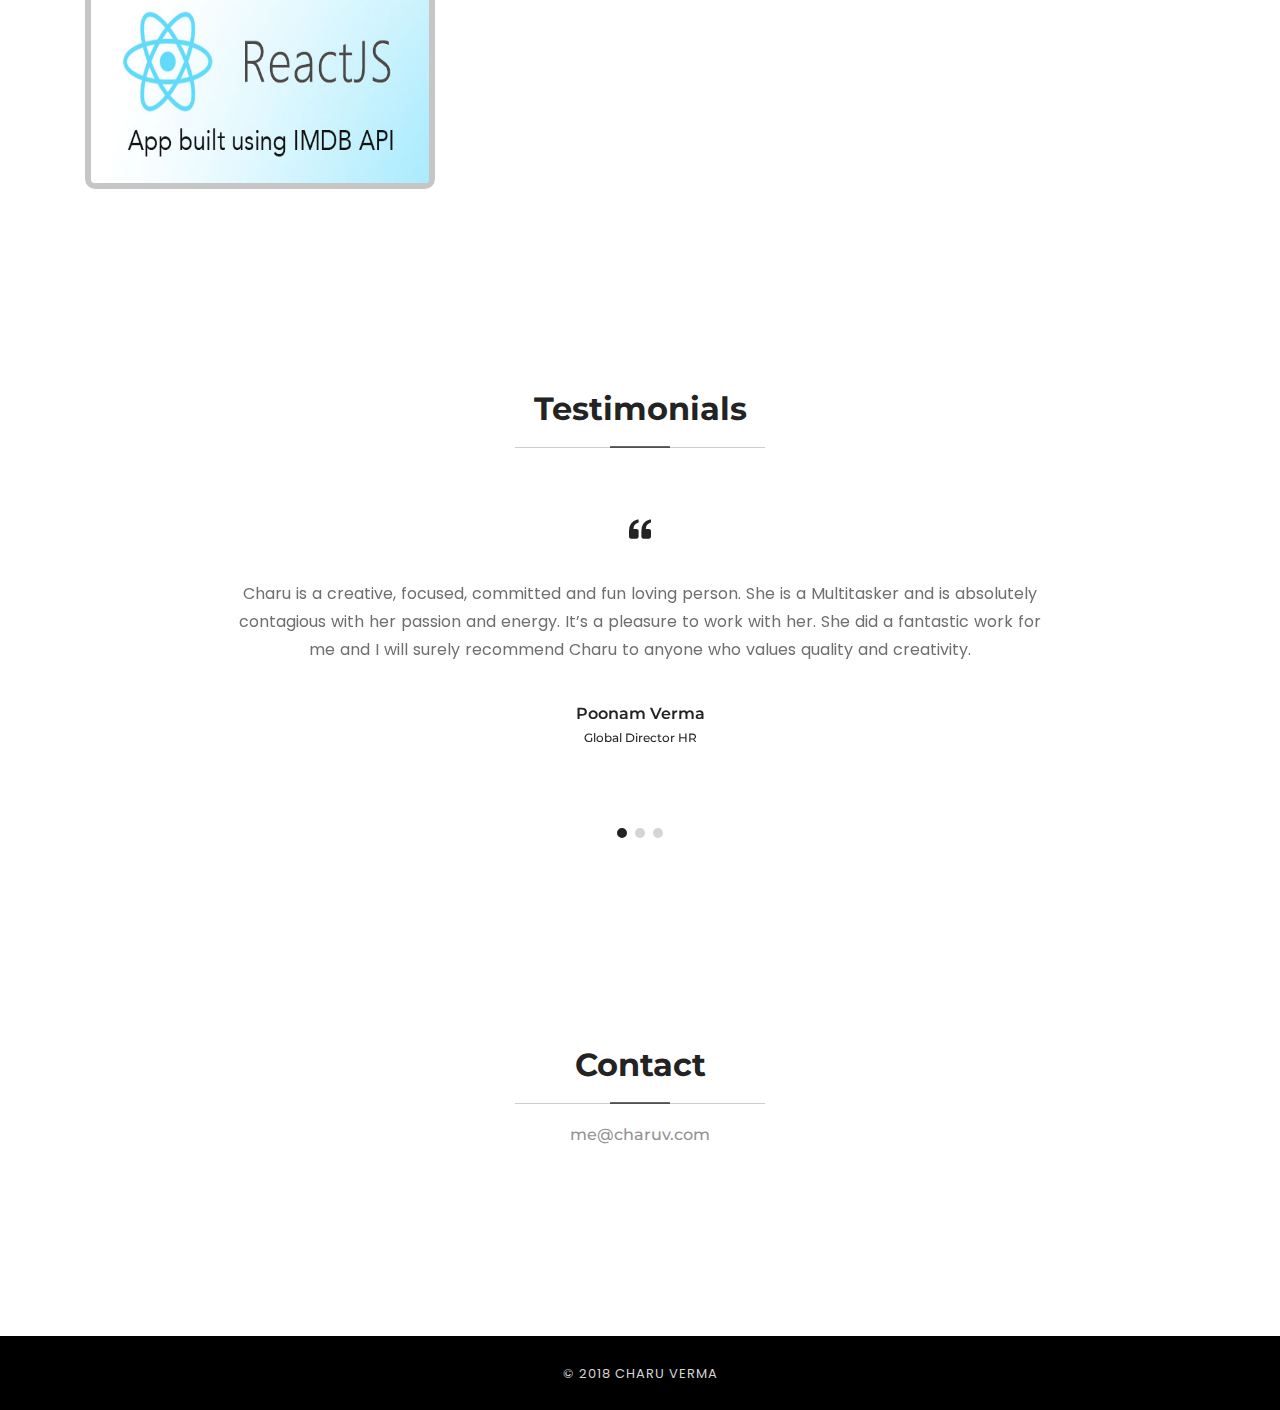
==== commit 7a10c855: "css changes" ====
--- a/index.html
+++ b/index.html
@@ -20,7 +20,7 @@
     <meta name="description" content="Charu - One Page Portfolio Template" />
 
     <!-- Title  -->
-    <title>Charu Verma</title>
+    <title>Charu V Manne</title>
 
     <!-- Favicon -->
     <link rel="shortcut icon" href="img/favicon.png">
@@ -108,7 +108,8 @@
                         <!-- Start Left Content -->
                         <div class="padding-twenty-top sm-padding-fifteen-top xs-no-padding">
                             <h5 class="no-margin font-size18 xs-font-size16 text-medium-gray padding-twelve-top sm-padding-five-top xs-no-padding">Hello, I am</h5>
-                            <h1 class="text-uppercase font-size48 md-font-size42 sm-font-size36 xs-font-size26 font-weight-700 margin-20px-bottom">Charu Verma</h1>
+                            <h1 class="text-uppercase font-size48 md-font-size42 sm-font-size36 xs-font-size26 font-weight-700 margin-20px-bottom">Charu V. Manne</h1>
+                         
                             <p class="width-75 md-width-75 xs-width-100 font-size16 xs-font-size14 border-top border-bottom padding-10px-tb">Web Developer | Artist</p>
                             <div class="social-links margin-30px-bottom xs-margin-20px-bottom">
 <!--                                <a href="https://www.facebook.com/charu.coder" target="_blank"><i class="fab fa-facebook-f"></i></a>-->
@@ -118,8 +119,8 @@
                                 <a href="https://www.linkedin.com/in/charuthefontender" target="_blank"><i class="fab fa-linkedin-in"></i></a>
                                 <a href="https://github.com/charudeepi" target="_blank"><i class="fab fa-github"></i></a>
 <!--                                <a href="https://plus.google.com/u/0/100808055521602577302" target="_blank"><i class="fab fa-google-plus-g"></i></a>-->
-                                <a href="http://www.charuv.com/quilledcreations/" target="_blank" title="Quilled Creations"><i class="fas fa-heart"></i></a>
-                                <a href="http://www.owlgorithm.com" target="_blank" title="Blog"><i class="fa fa-pencil"></i></a>
+                                <a href="https://art.charuv.com" target="_blank" title="Quilled Creations"><i class="fas fa-heart"></i></a>
+                                <a href="https://www.owlgorithm.com" target="_blank" title="Blog"><i class="fa fa-pencil"></i></a>
                             </div>
                             <a class="btn white" href="#portfolio">View My Portfolio <i class="fas fa-arrow-right font-size15 margin-5px-left"></i></a>
 
@@ -653,11 +654,13 @@
             <div class="row">
                 <div class="col-12 center-col margin-70px-bottom sm-margin-40px-bottom xs-margin-30px-bottom text-center">
                     <h3 class="font-weight-700 font-size32 md-font-size27 sm-font-size24 xs-font-size20 section-title">Contact</h3>
+                    <h5 style="padding:1%" class="no-margin font-size16 xs-font-size16 text-medium-gray padding-twelve-top sm-padding-five-top xs-no-padding">me@charuv.com</h5>
                 </div>
             </div>
             <div class="row">
 
                 <!-- start get in touch -->
+<!--
                 <div class="col-lg-12">
                     <div class="no-margin-lr" id="success-contact-form"></div>
                     <form id="contactForm" method="post" class="contact-form" action="sendemail.php">
@@ -683,6 +686,7 @@
                         </div>
                     </form>
                 </div>
+-->
                 <!-- end get in touch -->
 
             </div>
